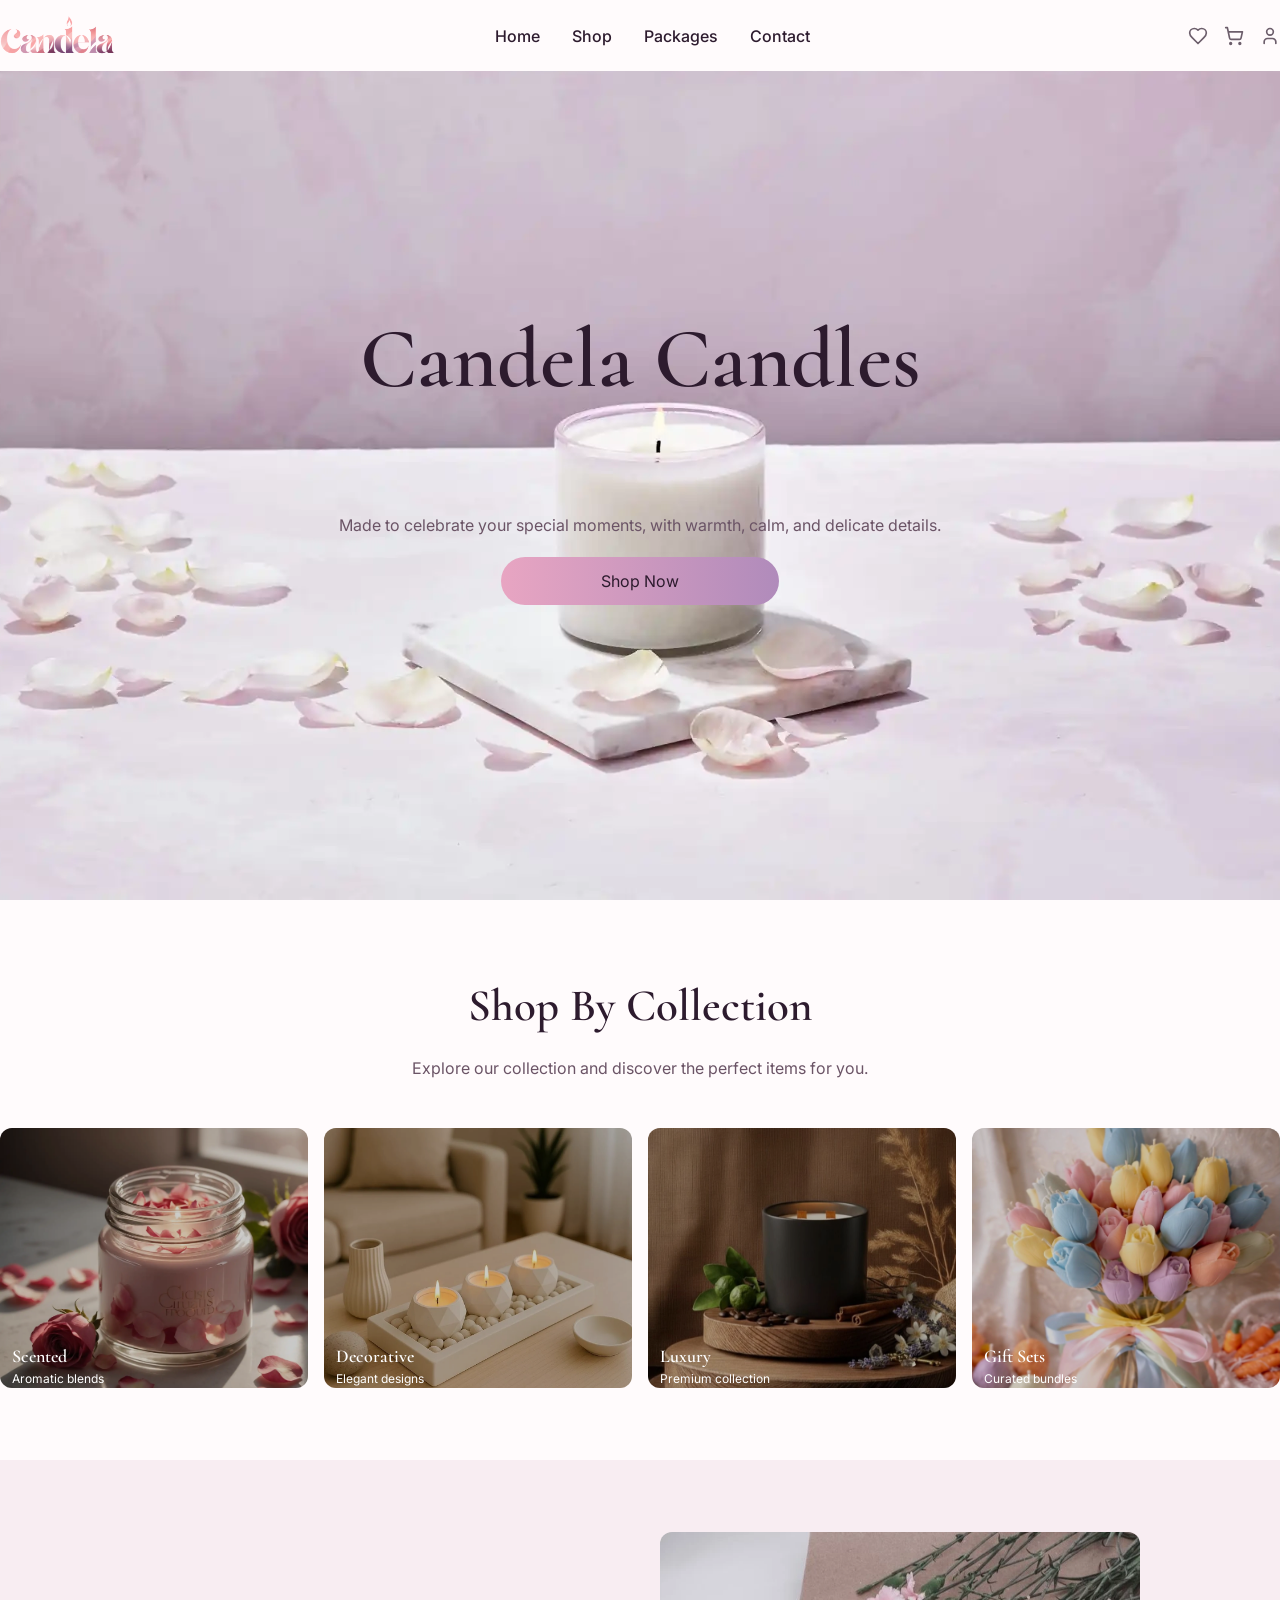
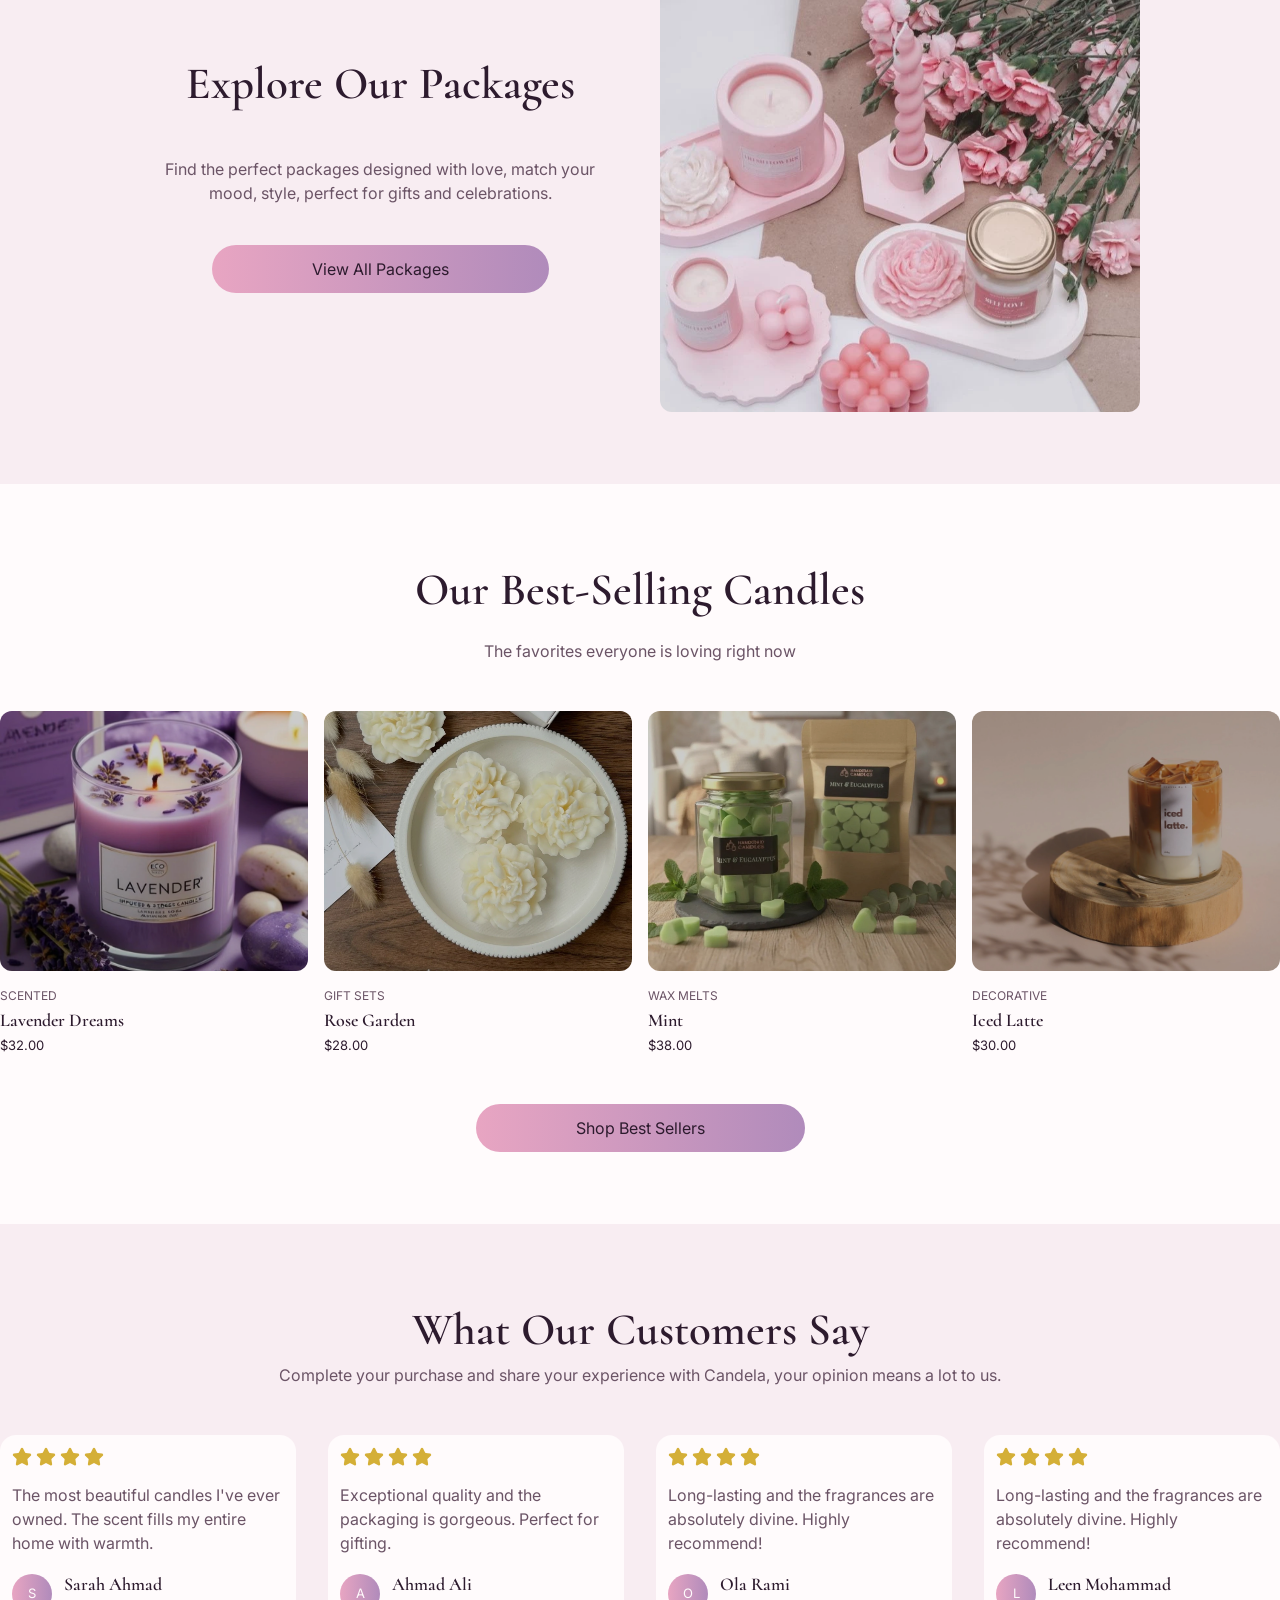
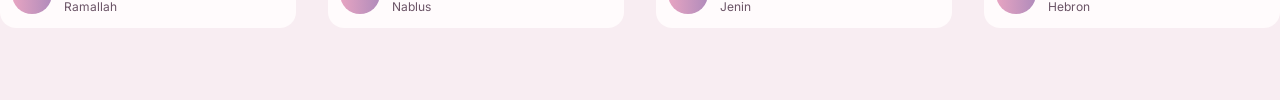
==== index.html @ 3a8e9a05 "create testimonials section" ====
<!DOCTYPE html>
<html lang="en">
<head>
    <meta charset="UTF-8">
    <meta name="viewport" content="width=device-width, initial-scale=1.0">
    <meta name="description" content="Discover Candela's handcrafted candles, curated collections, and elegant gift sets. Shop by category, explore best sellers, and create warm, memorable moments.">
    <link rel="preconnect" href="https://fonts.googleapis.com">
    <link rel="preconnect" href="https://fonts.gstatic.com" crossorigin>
    <link href="https://fonts.googleapis.com/css2?family=Cormorant:ital,wght@0,300..700;1,300..700&family=Inter:ital,opsz,wght@0,14..32,100..900;1,14..32,100..900&display=swap" rel="stylesheet">
    <link rel="stylesheet" href="./assets/css/output.css" />
    <title>Candela</title>
</head>
<body>
    <header class="py-4 position: fixed w-full z-2 bg-bg">
        <div class="container row">
            <div class="logo max-md:w-20">
                <a href="./index.html"><img src="./assets/img/icons/logo/logo.svg" alt="candela logo"/></a>
            </div>
            <nav class="links hidden md:block">
                <ul class="row gap-8">
                    <li><a class="max-lg:text-[14.5px] link-hover" href="./index.html">Home</a></li>
                    <li><a class="max-lg:text-[14.5px] link-hover" href="./shop.html">Shop</a></li>
                    <li><a class="max-lg:text-[14.5px] link-hover" href="./packages.html">Packages</a></li>
                    <li><a class="max-lg:text-[14.5px] link-hover" href="./contact.html">Contact</a></li>
                </ul>
            </nav>
            <nav class="icons hidden md:block">
                <ul class="row gap-4">
                    <li class="icon-hover group w-5">
                        <span class="icon-hover-bg-fg"></span>
                        <a class="icon-hover-content" href="./wishlist.html">
                            <img src="./assets/img/icons/ui-icons/heart-black.svg" alt="favarites icon"/>
                        </a>
                    </li>
                    <li class="icon-hover group w-5">
                        <span class="icon-hover-bg-fg"></span>
                        <a class="icon-hover-content" href="./cart.html">
                            <img src="./assets/img/icons/ui-icons/cart.svg" alt="cart icon"/>
                        </a>
                    </li>
                    <li class="icon-hover group w-5">
                        <span class="icon-hover-bg-fg"></span>
                        <a class="icon-hover-content" href="./account.html">
                            <img src="./assets/img/icons/ui-icons/user.svg" alt="user icon"/>
                        </a>
                    </li>
                </ul>
            </nav>
            <button class="icon-hover group w-5 md:hidden">
                <span class="icon-hover-bg-fg"></span>
                <img class="icon-hover-content" src="./assets/img/icons/ui-icons/bars.svg" alt="bars icon" />
            </button>
        </div>
    </header>
    <main>
        <section class="hero h-screen center bg-[url('./../img/products/hero/white-candle.webp')] bg-cover-center">
            <div class="column-center gap-22.5">
                <div>
                    <h1>candela candles</h1>
                </div>
                <div class="column-center gap-5">
                    <p>Made to celebrate your special moments, with warmth, calm, and delicate details.</p>
                    <a class="button">shop now</a>
                </div>
            </div>
        </section>
        <section class="collections container column-center gap-12">
            <div class="column-center gap-4">
                <h2>shop by collection</h2>
                <p>Explore our collection and discover the perfect items for you.</p>
            </div>
            <div class="cards-grid w-full">
                <div class="card-img group">
                    <div class="bg-[url('./../img/products/collections/scented.webp')] bg-cover-center card-img-hover"></div>
                    <div class="overlay"></div>
                    <div class="collection-card-content">
                        <h3 class="text-accent">scented</h3>
                        <p>Aromatic blends</p>
                    </div>
                </div>
                <div class="card-img group">
                    <div class="bg-[url('./../img/products/collections/decorative.webp')] bg-cover-center card-img-hover"></div>
                    <div class="overlay"></div>
                    <div class="collection-card-content">
                        <h3 class="text-accent">decorative</h3>
                        <p>Elegant designs</p>
                    </div>
                </div>
                <div class="card-img group">
                    <div class="bg-[url('./../img/products/collections/luxury.webp')] bg-cover-center card-img-hover"></div>
                    <div class="overlay"></div>
                    <div class="collection-card-content">
                        <h3 class="text-accent">luxury</h3>
                        <p>Premium collection</p>
                    </div>
                </div>
                <div class="card-img group">
                    <div class="bg-[url('./../img/products/collections/gift-sets.webp')] bg-cover-center card-img-hover"></div>
                    <div class="overlay"></div>
                    <div class="collection-card-content">
                        <h3 class="text-accent">gift sets</h3>
                        <p>Curated bundles</p>
                    </div>
                </div>
            </div>
        </section>
        <section class="packages bg-bg-secondary">
            <div class="grid grid-cols-1 sm:grid-cols-2 gap-4 md:gap-6 lg:gap-8 xl:gap-10 px-11 md:px-18 lg:px-25 xl:px-35">
                <div class="center">
                    <div class="column-center gap-10">
                        <h2>explore our packages</h2>
                        <p>Find the perfect packages designed with love, match your mood, style, perfect for gifts and celebrations.</p>
                        <button class="button max-sm:px-3 max-sm:py-2">view all packages</button>
                </div>
                </div>
                <div class="hidden sm:flex items-center">
                    <img src="./assets/img/products/packages/candle-package.webp" alt="candles pakadag image" class="rounded-xl" />
                </div>
            </div>
        </section>
        <section class="best-selling container column-center gap-12">
            <div class="column-center gap-4">
                <h2>our best-selling candles</h2>
                <p>The favorites everyone is loving right now</p>
            </div>
            <div class="hidden sm:grid cards-grid w-full">
                <div class="relative group">
                    <div class="card-img">
                        <div class="bg-[url('./../img/products/items/scented/lavender-dreams.webp')] bg-cover-center card-img-hover"></div>
                        <div class="overlay"></div>
                    </div>
                    <div class="column gap-0.5 pt-4">
                        <p class="item-p">scented</p>
                        <h3 class="group-hover:text-fg">lavender dreams</h3>
                        <span>$32.00</span>
                    </div>
                    <div class="hidden group-hover:block favarite-icon-absolute w-5">
                            <span class="icon-hover-bg-bg"></span>
                            <a class="icon-hover-content">
                            <img src="./assets/img/icons/ui-icons/heart-black.svg" alt="favarites icon"/>
                            </a>
                    </div>
                    <div class=" hidden group-hover:block cart-icon-absolute">
                            <span class="icon-hover-bg-fg"></span>
                            <a class="icon-hover-content">
                            <img src="./assets/img/icons/ui-icons/cart.svg" alt="cart icon"/>
                            </a>
                    </div>
                </div>
                <div class="relative group">
                    <div class="card-img">
                        <div class="bg-[url('./../img/products/items/gift-sets/rose-garden.webp')] bg-cover-center card-img-hover"></div>
                        <div class="overlay"></div>
                    </div>
                    <div class="column gap-0.5 pt-4">
                        <p class="item-p">gift sets</p>
                        <h3 class="group-hover:text-fg">rose garden</h3>
                        <span>$28.00</span>
                    </div>
                    <div class="hidden group-hover:block favarite-icon-absolute w-5">
                            <span class="icon-hover-bg-bg"></span>
                            <a class="icon-hover-content">
                            <img src="./assets/img/icons/ui-icons/heart-black.svg" alt="favarites icon"/>
                            </a>
                    </div>
                    <div class=" hidden group-hover:block cart-icon-absolute">
                            <span class="icon-hover-bg-fg"></span>
                            <a class="icon-hover-content">
                            <img src="./assets/img/icons/ui-icons/cart.svg" alt="cart icon"/>
                            </a>
                    </div>
                </div>
                <div class="relative group">
                    <div class="card-img">
                        <div class="bg-[url('./../img/products/items/wax-melts/mint.webp')] bg-cover-center card-img-hover"></div>
                        <div class="overlay"></div>
                    </div>
                    <div class="column gap-0.5 pt-4">
                        <p class="item-p">wax melts</p>
                        <h3 class="group-hover:text-fg">mint</h3>
                        <span>$38.00</span>
                    </div>
                    <div class="hidden group-hover:block favarite-icon-absolute w-5">
                            <span class="icon-hover-bg-bg"></span>
                            <a class="icon-hover-content">
                            <img src="./assets/img/icons/ui-icons/heart-black.svg" alt="favarites icon"/>
                            </a>
                    </div>
                    <div class=" hidden group-hover:block cart-icon-absolute">
                            <span class="icon-hover-bg-fg"></span>
                            <a class="icon-hover-content">
                            <img src="./assets/img/icons/ui-icons/cart.svg" alt="cart icon"/>
                            </a>
                    </div>
                </div>
                <div class="relative group">
                    <div class="card-img">
                        <div class="bg-[url('./../img/products/items/decorative/iced-latte.webp')] bg-cover-center card-img-hover"></div>
                        <div class="overlay"></div>
                    </div>
                    <div class="column gap-0.5 pt-4">
                        <p class="item-p">decorative</p>
                        <h3 class="group-hover:text-fg">iced latte</h3>
                        <span>$30.00</span>
                    </div>
                    <div class="hidden group-hover:block favarite-icon-absolute w-5">
                            <span class="icon-hover-bg-bg"></span>
                            <a class="icon-hover-content">
                            <img src="./assets/img/icons/ui-icons/heart-black.svg" alt="favarites icon"/>
                            </a>
                    </div>
                    <div class=" hidden group-hover:block cart-icon-absolute">
                            <span class="icon-hover-bg-fg"></span>
                            <a class="icon-hover-content">
                            <img src="./assets/img/icons/ui-icons/cart.svg" alt="cart icon"/>
                            </a>
                    </div>
                </div>
            </div>
            <div class="grid grid-cols-1 gap-5 w-full sm:hidden">
                <div class="group">
                    <div class="grid grid-cols-2 gap-4">
                        <div class="card-img h-48 relative">
                            <div class="bg-[url('./../img/products/items/scented/lavender-dreams.webp')] bg-cover-center card-img-hover"></div>
                            <div class="overlay"></div>
                            <div class="hidden group-hover:block favarite-icon-absolute w-5">
                                <span class="icon-hover-bg-bg"></span>
                                <a class="icon-hover-content">
                                <img src="./assets/img/icons/ui-icons/heart-black.svg" alt="favarites icon"/>
                                </a>
                            </div>
                        </div>
                        <div class="column justify-between py-2">
                            <div class="column w-full">
                                <p class="item-p">scented</p>
                                <h3 class="group-hover:text-fg">lavender dreams</h3>
                                <span>$32.00</span>
                            </div>
                            <button class="button w-full py-1.5">add to cart</button>                       
                        </div>
                    </div>
                </div>
                <div class="group">
                    <div class="grid grid-cols-2 gap-4">
                        <div class="card-img h-48 relative">
                            <div class="bg-[url('./../img/products/items/gift-sets/rose-garden.webp')] bg-cover-center card-img-hover"></div>
                                <div class="overlay"></div>
                                <div class="hidden group-hover:block favarite-icon-absolute w-5">
                                    <span class="icon-hover-bg-bg"></span>
                                    <a class="icon-hover-content">
                                    <img src="./assets/img/icons/ui-icons/heart-black.svg" alt="favarites icon"/>
                                    </a>
                            </div>
                        </div>
                        <div class="column justify-between py-2">
                            <div class="column w-full">
                                <p class="item-p">gift sets</p>
                                <h3 class="group-hover:text-fg">rose garden</h3>
                                <span>$28.00</span>
                            </div>
                            <button class="button w-full py-1.5">add to cart</button>                       
                        </div>
                    </div>
                </div>
                <div class="group">
                    <div class="grid grid-cols-2 gap-4">
                        <div class="card-img h-48 relative">
                            <div class="bg-[url('./../img/products/items/wax-melts/mint.webp')] bg-cover-center card-img-hover"></div>
                            <div class="overlay"></div>
                            <div class="hidden group-hover:block favarite-icon-absolute w-5">
                                <span class="icon-hover-bg-bg"></span>
                                <a class="icon-hover-content">
                                <img src="./assets/img/icons/ui-icons/heart-black.svg" alt="favarites icon"/>
                                </a>
                            </div>
                        </div>
                        <div class="column justify-between py-2">
                            <div class="column w-full">
                                <p class="item-p">wax melts</p>
                                <h3 class="group-hover:text-fg">mint</h3>
                                <span>$38.00</span>
                            </div>
                            <button class="button w-full py-1.5">add to cart</button>                       
                        </div>
                    </div>
                </div>
                <div class="group">
                    <div class="grid grid-cols-2 gap-4">
                        <div class="card-img h-48 relative">
                        <div class="bg-[url('./../img/products/items/decorative/iced-latte.webp')] bg-cover-center card-img-hover"></div>
                            <div class="overlay"></div>
                            <div class="hidden group-hover:block favarite-icon-absolute w-5">
                                <span class="icon-hover-bg-bg"></span>
                                <a class="icon-hover-content">
                                <img src="./assets/img/icons/ui-icons/heart-black.svg" alt="favarites icon"/>
                                </a>
                            </div>
                        </div>
                        <div class="column justify-between py-2">
                            <div class="column w-full">
                                <p class="item-p">decorative</p>
                                <h3 class="group-hover:text-fg">iced latte</h3>
                                <span>$30.00</span>
                            </div>
                            <button class="button w-full py-1.5">add to cart</button>                       
                        </div>
                    </div>
                </div>
            </div>
            <button class="button max-sm:w-[80%]">shop best sellers</button>
        </section>
        <section class="testimonials bg-bg-secondary">
           <div class="container column-center gap-12">
                <div class="column-center">
                    <h2>what our customers say</h2>
                    <p>Complete your purchase and share your experience with Candela, your opinion means a lot to us.</p>
                </div>
                <div class="cards-grid gap-8 w-full">
                    <div class="bg-bg-card column justify-between gap-4">
                        <div class="row gap-1">
                            <img src="./assets/img/icons/ui-icons/star-fill.svg" alt="yellow star icon"/>
                            <img src="./assets/img/icons/ui-icons/star-fill.svg" alt="yellow star icon"/>
                            <img src="./assets/img/icons/ui-icons/star-fill.svg" alt="yellow star icon"/>
                            <img src="./assets/img/icons/ui-icons/star-fill.svg" alt="yellow star icon"/>
                        </div>
                        <p class="text-left">The most beautiful candles I've ever owned. The scent fills my entire home with warmth.</p>
                        <div class="row gap-3">
                            <div class="user-avatar-bg center">
                                <span>s</span>
                            </div>
                            <div class="column">
                                <h3>sarah ahmad</h3>
                                <p class="text-[12px]">Ramallah</p>
                            </div>
                        </div>
                    </div>
                    <div class="bg-bg-card column justify-between gap-4">
                        <div class="row gap-1">
                            <img src="./assets/img/icons/ui-icons/star-fill.svg" alt="yellow star icon"/>
                            <img src="./assets/img/icons/ui-icons/star-fill.svg" alt="yellow star icon"/>
                            <img src="./assets/img/icons/ui-icons/star-fill.svg" alt="yellow star icon"/>
                            <img src="./assets/img/icons/ui-icons/star-fill.svg" alt="yellow star icon"/>
                        </div>
                        <p class="text-left">Exceptional quality and the packaging is gorgeous. Perfect for gifting.</p>
                        <div class="row gap-3">
                            <div class="user-avatar-bg center">
                                <span>a</span>
                            </div>
                            <div class="column">
                                <h3>ahmad ali</h3>
                                <p class="text-[12px]">Nablus</p>
                            </div>
                        </div>
                    </div>
                    <div class="bg-bg-card column justify-between gap-4">
                        <div class="row gap-1">
                            <img src="./assets/img/icons/ui-icons/star-fill.svg" alt="yellow star icon"/>
                            <img src="./assets/img/icons/ui-icons/star-fill.svg" alt="yellow star icon"/>
                            <img src="./assets/img/icons/ui-icons/star-fill.svg" alt="yellow star icon"/>
                            <img src="./assets/img/icons/ui-icons/star-fill.svg" alt="yellow star icon"/>
                        </div>
                        <p class="text-left">Long-lasting and the fragrances are absolutely divine. Highly recommend!</p>
                        <div class="row gap-3">
                            <div class="user-avatar-bg center">
                                <span>o</span>
                            </div>
                            <div class="column">
                                <h3 >ola rami</h3>
                                <p class="text-[12px]">Jenin</p>
                            </div>
                        </div>
                    </div>
                    <div class="bg-bg-card column justify-between gap-4">
                        <div class="row gap-1">
                            <img src="./assets/img/icons/ui-icons/star-fill.svg" alt="yellow star icon"/>
                            <img src="./assets/img/icons/ui-icons/star-fill.svg" alt="yellow star icon"/>
                            <img src="./assets/img/icons/ui-icons/star-fill.svg" alt="yellow star icon"/>
                            <img src="./assets/img/icons/ui-icons/star-fill.svg" alt="yellow star icon"/>
                        </div>
                        <p class="text-left">Long-lasting and the fragrances are absolutely divine. Highly recommend!</p>
                        <div class="row gap-3">
                            <div class="user-avatar-bg center">
                                <span>l</span>
                            </div>
                            <div class="column">
                                <h3>leen mohammad</h3>
                                <p class="text-[12px]">Hebron</p>
                            </div>
                        </div>
                    </div>
                </div>
           </div>
        </section>
    </main>
</body>
</html>
---- assets/css/output.css ----
/*! tailwindcss v4.2.4 | MIT License | https://tailwindcss.com */
@layer properties;
@layer theme, base, components, utilities;
@layer theme {
  :root, :host {
    --font-sans: ui-sans-serif, system-ui, sans-serif, "Apple Color Emoji",
      "Segoe UI Emoji", "Segoe UI Symbol", "Noto Color Emoji";
    --font-mono: ui-monospace, SFMono-Regular, Menlo, Monaco, Consolas, "Liberation Mono",
      "Courier New", monospace;
    --color-black: #000;
    --spacing: 0.25rem;
    --font-weight-medium: 500;
    --font-weight-semibold: 600;
    --radius-xl: 0.75rem;
    --radius-2xl: 1rem;
    --default-transition-duration: 150ms;
    --default-transition-timing-function: cubic-bezier(0.4, 0, 0.2, 1);
    --default-font-family: var(--font-sans);
    --default-mono-font-family: var(--font-mono);
    --color-primary: #2D1B2E;
    --color-secondary: #6B5466;
    --color-accent: #FFFFFF;
    --color-bg: #FFFBFC;
    --color-bg-secondary: #F8EDF2;
    --color-fg: #E8A5C2;
    --color-fg-hover: #E8A5C280;
    --color-fg-secondary: #B08BBB;
    --color-fg-secondary-hover: #B08BBB80;
    --gradient-button: linear-gradient(to right,var(--color-fg),var(--color-fg-secondary));
    --text-Inter: "Inter", sans-serif;
  }
}
@layer base {
  *, ::after, ::before, ::backdrop, ::file-selector-button {
    box-sizing: border-box;
    margin: 0;
    padding: 0;
    border: 0 solid;
  }
  html, :host {
    line-height: 1.5;
    -webkit-text-size-adjust: 100%;
    tab-size: 4;
    font-family: var(--default-font-family, ui-sans-serif, system-ui, sans-serif, "Apple Color Emoji", "Segoe UI Emoji", "Segoe UI Symbol", "Noto Color Emoji");
    font-feature-settings: var(--default-font-feature-settings, normal);
    font-variation-settings: var(--default-font-variation-settings, normal);
    -webkit-tap-highlight-color: transparent;
  }
  hr {
    height: 0;
    color: inherit;
    border-top-width: 1px;
  }
  abbr:where([title]) {
    -webkit-text-decoration: underline dotted;
    text-decoration: underline dotted;
  }
  h1, h2, h3, h4, h5, h6 {
    font-size: inherit;
    font-weight: inherit;
  }
  a {
    color: inherit;
    -webkit-text-decoration: inherit;
    text-decoration: inherit;
  }
  b, strong {
    font-weight: bolder;
  }
  code, kbd, samp, pre {
    font-family: var(--default-mono-font-family, ui-monospace, SFMono-Regular, Menlo, Monaco, Consolas, "Liberation Mono", "Courier New", monospace);
    font-feature-settings: var(--default-mono-font-feature-settings, normal);
    font-variation-settings: var(--default-mono-font-variation-settings, normal);
    font-size: 1em;
  }
  small {
    font-size: 80%;
  }
  sub, sup {
    font-size: 75%;
    line-height: 0;
    position: relative;
    vertical-align: baseline;
  }
  sub {
    bottom: -0.25em;
  }
  sup {
    top: -0.5em;
  }
  table {
    text-indent: 0;
    border-color: inherit;
    border-collapse: collapse;
  }
  :-moz-focusring {
    outline: auto;
  }
  progress {
    vertical-align: baseline;
  }
  summary {
    display: list-item;
  }
  ol, ul, menu {
    list-style: none;
  }
  img, svg, video, canvas, audio, iframe, embed, object {
    display: block;
    vertical-align: middle;
  }
  img, video {
    max-width: 100%;
    height: auto;
  }
  button, input, select, optgroup, textarea, ::file-selector-button {
    font: inherit;
    font-feature-settings: inherit;
    font-variation-settings: inherit;
    letter-spacing: inherit;
    color: inherit;
    border-radius: 0;
    background-color: transparent;
    opacity: 1;
  }
  :where(select:is([multiple], [size])) optgroup {
    font-weight: bolder;
  }
  :where(select:is([multiple], [size])) optgroup option {
    padding-inline-start: 20px;
  }
  ::file-selector-button {
    margin-inline-end: 4px;
  }
  ::placeholder {
    opacity: 1;
  }
  @supports (not (-webkit-appearance: -apple-pay-button))  or (contain-intrinsic-size: 1px) {
    ::placeholder {
      color: currentcolor;
      @supports (color: color-mix(in lab, red, red)) {
        color: color-mix(in oklab, currentcolor 50%, transparent);
      }
    }
  }
  textarea {
    resize: vertical;
  }
  ::-webkit-search-decoration {
    -webkit-appearance: none;
  }
  ::-webkit-date-and-time-value {
    min-height: 1lh;
    text-align: inherit;
  }
  ::-webkit-datetime-edit {
    display: inline-flex;
  }
  ::-webkit-datetime-edit-fields-wrapper {
    padding: 0;
  }
  ::-webkit-datetime-edit, ::-webkit-datetime-edit-year-field, ::-webkit-datetime-edit-month-field, ::-webkit-datetime-edit-day-field, ::-webkit-datetime-edit-hour-field, ::-webkit-datetime-edit-minute-field, ::-webkit-datetime-edit-second-field, ::-webkit-datetime-edit-millisecond-field, ::-webkit-datetime-edit-meridiem-field {
    padding-block: 0;
  }
  ::-webkit-calendar-picker-indicator {
    line-height: 1;
  }
  :-moz-ui-invalid {
    box-shadow: none;
  }
  button, input:where([type="button"], [type="reset"], [type="submit"]), ::file-selector-button {
    appearance: button;
  }
  ::-webkit-inner-spin-button, ::-webkit-outer-spin-button {
    height: auto;
  }
  [hidden]:where(:not([hidden="until-found"])) {
    display: none !important;
  }
}
@layer utilities {
  .fixed {
    position: fixed;
  }
  .relative {
    position: relative;
  }
  .z-2 {
    z-index: 2;
  }
  .container {
    width: 100%;
    @media (width >= 40rem) {
      max-width: 40rem;
    }
    @media (width >= 48rem) {
      max-width: 48rem;
    }
    @media (width >= 64rem) {
      max-width: 64rem;
    }
    @media (width >= 80rem) {
      max-width: 80rem;
    }
    @media (width >= 96rem) {
      max-width: 96rem;
    }
  }
  .grid {
    display: grid;
  }
  .hidden {
    display: none;
  }
  .table {
    display: table;
  }
  .h-48 {
    height: calc(var(--spacing) * 48);
  }
  .h-screen {
    height: 100vh;
  }
  .w-5 {
    width: calc(var(--spacing) * 5);
  }
  .w-full {
    width: 100%;
  }
  .border-collapse {
    border-collapse: collapse;
  }
  .transform {
    transform: var(--tw-rotate-x,) var(--tw-rotate-y,) var(--tw-rotate-z,) var(--tw-skew-x,) var(--tw-skew-y,);
  }
  .resize {
    resize: both;
  }
  .grid-cols-1 {
    grid-template-columns: repeat(1, minmax(0, 1fr));
  }
  .grid-cols-2 {
    grid-template-columns: repeat(2, minmax(0, 1fr));
  }
  .items-center {
    align-items: center;
  }
  .justify-between {
    justify-content: space-between;
  }
  .gap-0 {
    gap: calc(var(--spacing) * 0);
  }
  .gap-0\.5 {
    gap: calc(var(--spacing) * 0.5);
  }
  .gap-1 {
    gap: calc(var(--spacing) * 1);
  }
  .gap-3 {
    gap: calc(var(--spacing) * 3);
  }
  .gap-4 {
    gap: calc(var(--spacing) * 4);
  }
  .gap-5 {
    gap: calc(var(--spacing) * 5);
  }
  .gap-8 {
    gap: calc(var(--spacing) * 8);
  }
  .gap-10 {
    gap: calc(var(--spacing) * 10);
  }
  .gap-12 {
    gap: calc(var(--spacing) * 12);
  }
  .gap-22 {
    gap: calc(var(--spacing) * 22);
  }
  .gap-22\.5 {
    gap: calc(var(--spacing) * 22.5);
  }
  .rounded-xl {
    border-radius: var(--radius-xl);
  }
  .border {
    border-style: var(--tw-border-style);
    border-width: 1px;
  }
  .bg-bg {
    background-color: var(--color-bg);
  }
  .bg-bg-secondary {
    background-color: var(--color-bg-secondary);
  }
  .bg-\[url\(\'\.\/\.\.\/img\/products\/collections\/decorative\.webp\'\)\] {
    background-image: url('./../img/products/collections/decorative.webp');
  }
  .bg-\[url\(\'\.\/\.\.\/img\/products\/collections\/gift-sets\.webp\'\)\] {
    background-image: url('./../img/products/collections/gift-sets.webp');
  }
  .bg-\[url\(\'\.\/\.\.\/img\/products\/collections\/luxury\.webp\'\)\] {
    background-image: url('./../img/products/collections/luxury.webp');
  }
  .bg-\[url\(\'\.\/\.\.\/img\/products\/collections\/scented\.webp\'\)\] {
    background-image: url('./../img/products/collections/scented.webp');
  }
  .bg-\[url\(\'\.\/\.\.\/img\/products\/hero\/white-candle\.webp\'\)\] {
    background-image: url('./../img/products/hero/white-candle.webp');
  }
  .bg-\[url\(\'\.\/\.\.\/img\/products\/items\/decorative\/iced-latte\.webp\'\)\] {
    background-image: url('./../img/products/items/decorative/iced-latte.webp');
  }
  .bg-\[url\(\'\.\/\.\.\/img\/products\/items\/gift-sets\/rose-garden\.webp\'\)\] {
    background-image: url('./../img/products/items/gift-sets/rose-garden.webp');
  }
  .bg-\[url\(\'\.\/\.\.\/img\/products\/items\/scented\/lavender-dreams\.webp\'\)\] {
    background-image: url('./../img/products/items/scented/lavender-dreams.webp');
  }
  .bg-\[url\(\'\.\/\.\.\/img\/products\/items\/wax-melts\/mint\.webp\'\)\] {
    background-image: url('./../img/products/items/wax-melts/mint.webp');
  }
  .px-11 {
    padding-inline: calc(var(--spacing) * 11);
  }
  .py-1 {
    padding-block: calc(var(--spacing) * 1);
  }
  .py-1\.5 {
    padding-block: calc(var(--spacing) * 1.5);
  }
  .py-2 {
    padding-block: calc(var(--spacing) * 2);
  }
  .py-4 {
    padding-block: calc(var(--spacing) * 4);
  }
  .pt-4 {
    padding-top: calc(var(--spacing) * 4);
  }
  .text-left {
    text-align: left;
  }
  .text-\[12px\] {
    font-size: 12px;
  }
  .text-accent {
    color: var(--color-accent);
  }
  .underline {
    text-decoration-line: underline;
  }
  .outline {
    outline-style: var(--tw-outline-style);
    outline-width: 1px;
  }
  .group-hover\:block {
    &:is(:where(.group):hover *) {
      @media (hover: hover) {
        display: block;
      }
    }
  }
  .group-hover\:text-fg {
    &:is(:where(.group):hover *) {
      @media (hover: hover) {
        color: var(--color-fg);
      }
    }
  }
  .max-lg\:text-\[14\.5px\] {
    @media (width < 64rem) {
      font-size: 14.5px;
    }
  }
  .max-md\:w-20 {
    @media (width < 48rem) {
      width: calc(var(--spacing) * 20);
    }
  }
  .max-sm\:w-\[80\%\] {
    @media (width < 40rem) {
      width: 80%;
    }
  }
  .max-sm\:px-3 {
    @media (width < 40rem) {
      padding-inline: calc(var(--spacing) * 3);
    }
  }
  .max-sm\:py-2 {
    @media (width < 40rem) {
      padding-block: calc(var(--spacing) * 2);
    }
  }
  .sm\:flex {
    @media (width >= 40rem) {
      display: flex;
    }
  }
  .sm\:grid {
    @media (width >= 40rem) {
      display: grid;
    }
  }
  .sm\:hidden {
    @media (width >= 40rem) {
      display: none;
    }
  }
  .sm\:grid-cols-2 {
    @media (width >= 40rem) {
      grid-template-columns: repeat(2, minmax(0, 1fr));
    }
  }
  .md\:block {
    @media (width >= 48rem) {
      display: block;
    }
  }
  .md\:hidden {
    @media (width >= 48rem) {
      display: none;
    }
  }
  .md\:gap-6 {
    @media (width >= 48rem) {
      gap: calc(var(--spacing) * 6);
    }
  }
  .md\:px-18 {
    @media (width >= 48rem) {
      padding-inline: calc(var(--spacing) * 18);
    }
  }
  .lg\:gap-8 {
    @media (width >= 64rem) {
      gap: calc(var(--spacing) * 8);
    }
  }
  .lg\:px-25 {
    @media (width >= 64rem) {
      padding-inline: calc(var(--spacing) * 25);
    }
  }
  .xl\:gap-10 {
    @media (width >= 80rem) {
      gap: calc(var(--spacing) * 10);
    }
  }
  .xl\:px-35 {
    @media (width >= 80rem) {
      padding-inline: calc(var(--spacing) * 35);
    }
  }
}
@layer base {
  body {
    background-color: var(--color-bg);
    font-family: var(--text-Inter);
    color: var(--color-primary);
  }
  .container {
    margin-inline: auto;
    padding-inline: calc(var(--spacing) * 4);
    @media (width >= 48rem) {
      padding-inline: calc(var(--spacing) * 0);
    }
  }
  img {
    display: block;
    width: 100%;
  }
  a,button {
    cursor: pointer;
    text-transform: capitalize;
  }
  h1 {
    font-family: Cormorant;
    --tw-font-weight: var(--font-weight-semibold);
    font-weight: var(--font-weight-semibold);
    text-transform: capitalize;
    font-size: 45px;
    @media (width >= 40rem) {
      font-size: 55px;
    }
    @media (width >= 48rem) {
      font-size: 65px;
    }
    @media (width >= 64rem) {
      font-size: 75px;
    }
    @media (width >= 80rem) {
      font-size: 85px;
    }
  }
  h2 {
    font-family: Cormorant;
    --tw-font-weight: var(--font-weight-semibold);
    font-weight: var(--font-weight-semibold);
    text-transform: capitalize;
    font-size: 25px;
    @media (width >= 40rem) {
      font-size: 30px;
    }
    @media (width >= 48rem) {
      font-size: 35px;
    }
    @media (width >= 64rem) {
      font-size: 40px;
    }
    @media (width >= 80rem) {
      font-size: 45px;
    }
  }
  h3 {
    text-align: left;
    font-family: Cormorant;
    --tw-font-weight: var(--font-weight-semibold);
    font-weight: var(--font-weight-semibold);
    text-transform: capitalize;
    font-size: 15px;
    @media (width >= 40rem) {
      font-size: 16px;
    }
    @media (width >= 48rem) {
      font-size: 17px;
    }
    @media (width >= 64rem) {
      font-size: 18px;
    }
  }
  p {
    font-family: Inter;
    color: var(--color-secondary);
    font-size: 13px;
    @media (width >= 40rem) {
      font-size: 14px;
    }
    @media (width >= 48rem) {
      font-size: 15px;
    }
    @media (width >= 64rem) {
      font-size: 16px;
    }
  }
  section {
    padding-block: calc(var(--spacing) * 10);
    @media (width >= 48rem) {
      padding-block: calc(var(--spacing) * 18);
    }
  }
  span {
    font-size: 13px;
    text-transform: capitalize;
  }
}
@layer utilities {
  .row {
    display: flex;
    align-items: center;
    justify-content: space-between;
  }
  .column {
    display: flex;
    flex-direction: column;
    align-items: flex-start;
  }
  .column-center {
    display: flex;
    flex-direction: column;
    align-items: center;
    text-align: center;
  }
  .center {
    display: flex;
    align-items: center;
    justify-content: center;
  }
  .bg-cover-center {
    background-size: cover;
    background-position: center;
  }
  .collection-card-content {
    position: absolute;
    bottom: calc(var(--spacing) * 0);
    left: calc(var(--spacing) * 3);
  }
  .favarite-icon-absolute {
    position: absolute;
    top: calc(var(--spacing) * 3);
    right: calc(var(--spacing) * 3);
  }
  .cart-icon-absolute {
    position: absolute;
    right: calc(var(--spacing) * 3);
    bottom: calc(var(--spacing) * 3);
  }
}
@layer components {
  .link-hover {
    --tw-font-weight: var(--font-weight-medium);
    font-weight: var(--font-weight-medium);
    transition-property: all;
    transition-timing-function: var(--tw-ease, var(--default-transition-timing-function));
    transition-duration: var(--tw-duration, var(--default-transition-duration));
    --tw-duration: 300ms;
    transition-duration: 300ms;
    &:hover {
      @media (hover: hover) {
        --tw-scale-x: 110%;
        --tw-scale-y: 110%;
        --tw-scale-z: 110%;
        scale: var(--tw-scale-x) var(--tw-scale-y);
      }
    }
    &:hover {
      @media (hover: hover) {
        color: var(--color-fg);
      }
    }
  }
  .icon-hover {
    position: relative;
  }
  .icon-hover-bg-fg {
    position: absolute;
    top: -25%;
    left: -25%;
    z-index: 0;
    height: calc(var(--spacing) * 7.5);
    width: calc(var(--spacing) * 7.5);
    --tw-scale-x: 0%;
    --tw-scale-y: 0%;
    --tw-scale-z: 0%;
    scale: var(--tw-scale-x) var(--tw-scale-y);
    border-radius: calc(infinity * 1px);
    transition-property: color, background-color, border-color, outline-color, text-decoration-color, fill, stroke, --tw-gradient-from, --tw-gradient-via, --tw-gradient-to, opacity, box-shadow, transform, translate, scale, rotate, filter, -webkit-backdrop-filter, backdrop-filter, display, content-visibility, overlay, pointer-events;
    transition-timing-function: var(--tw-ease, var(--default-transition-timing-function));
    transition-duration: var(--tw-duration, var(--default-transition-duration));
    --tw-duration: 300ms;
    transition-duration: 300ms;
    &:is(:where(.group):hover *) {
      @media (hover: hover) {
        --tw-scale-x: 100%;
        --tw-scale-y: 100%;
        --tw-scale-z: 100%;
        scale: var(--tw-scale-x) var(--tw-scale-y);
      }
    }
    background-color: var(--color-fg);
  }
  .icon-hover-content {
    position: relative;
    z-index: 1;
  }
  .button {
    background: var(--gradient-button);
    border-radius: calc(infinity * 1px);
    padding-block: calc(var(--spacing) * 3);
    transition-property: color, background-color, border-color, outline-color, text-decoration-color, fill, stroke, --tw-gradient-from, --tw-gradient-via, --tw-gradient-to, opacity, box-shadow, transform, translate, scale, rotate, filter, -webkit-backdrop-filter, backdrop-filter, display, content-visibility, overlay, pointer-events;
    transition-timing-function: var(--tw-ease, var(--default-transition-timing-function));
    transition-duration: var(--tw-duration, var(--default-transition-duration));
    &:hover {
      @media (hover: hover) {
        opacity: 90%;
      }
    }
    padding-inline: calc(var(--spacing) * 7.5);
    font-size: 13px;
    @media (width >= 40rem) {
      font-size: 14px;
    }
    @media (width >= 48rem) {
      padding-inline: calc(var(--spacing) * 12.5);
    }
    @media (width >= 48rem) {
      font-size: 15px;
    }
    @media (width >= 64rem) {
      padding-inline: calc(var(--spacing) * 20);
    }
    @media (width >= 64rem) {
      font-size: 16px;
    }
    @media (width >= 80rem) {
      padding-inline: calc(var(--spacing) * 25);
    }
  }
  .cards-grid {
    display: grid;
    grid-template-columns: repeat(1, minmax(0, 1fr));
    gap: calc(var(--spacing) * 4);
    @media (width >= 40rem) {
      grid-template-columns: repeat(2, minmax(0, 1fr));
    }
    @media (width >= 64rem) {
      grid-template-columns: repeat(4, minmax(0, 1fr));
    }
  }
  .card-img {
    position: relative;
    height: calc(var(--spacing) * 65);
    cursor: pointer;
    overflow: hidden;
    border-radius: var(--radius-xl);
  }
  .card-img-hover {
    position: absolute;
    inset: calc(var(--spacing) * 0);
    transition-property: color, background-color, border-color, outline-color, text-decoration-color, fill, stroke, --tw-gradient-from, --tw-gradient-via, --tw-gradient-to, opacity, box-shadow, transform, translate, scale, rotate, filter, -webkit-backdrop-filter, backdrop-filter, display, content-visibility, overlay, pointer-events;
    transition-timing-function: var(--tw-ease, var(--default-transition-timing-function));
    transition-duration: var(--tw-duration, var(--default-transition-duration));
    --tw-duration: 500ms;
    transition-duration: 500ms;
    &:is(:where(.group):hover *) {
      @media (hover: hover) {
        --tw-scale-x: 110%;
        --tw-scale-y: 110%;
        --tw-scale-z: 110%;
        scale: var(--tw-scale-x) var(--tw-scale-y);
      }
    }
  }
  .overlay {
    position: absolute;
    inset: calc(var(--spacing) * 0);
    background-color: color-mix(in srgb, #000 20%, transparent);
    @supports (color: color-mix(in lab, red, red)) {
      background-color: color-mix(in oklab, var(--color-black) 20%, transparent);
    }
  }
  .collection-card-content p {
    font-size: 10px;
    color: var(--color-accent);
    @media (width >= 40rem) {
      font-size: 11px;
    }
    @media (width >= 48rem) {
      font-size: 12px;
    }
  }
  .icon-hover-bg-bg {
    position: absolute;
    top: -25%;
    left: -25%;
    z-index: 0;
    height: calc(var(--spacing) * 7.5);
    width: calc(var(--spacing) * 7.5);
    --tw-scale-x: 0%;
    --tw-scale-y: 0%;
    --tw-scale-z: 0%;
    scale: var(--tw-scale-x) var(--tw-scale-y);
    border-radius: calc(infinity * 1px);
    transition-property: color, background-color, border-color, outline-color, text-decoration-color, fill, stroke, --tw-gradient-from, --tw-gradient-via, --tw-gradient-to, opacity, box-shadow, transform, translate, scale, rotate, filter, -webkit-backdrop-filter, backdrop-filter, display, content-visibility, overlay, pointer-events;
    transition-timing-function: var(--tw-ease, var(--default-transition-timing-function));
    transition-duration: var(--tw-duration, var(--default-transition-duration));
    --tw-duration: 300ms;
    transition-duration: 300ms;
    &:is(:where(.group):hover *) {
      @media (hover: hover) {
        --tw-scale-x: 100%;
        --tw-scale-y: 100%;
        --tw-scale-z: 100%;
        scale: var(--tw-scale-x) var(--tw-scale-y);
      }
    }
    background-color: var(--color-bg);
  }
  .item-p {
    font-size: 11px;
    text-transform: uppercase;
    @media (width >= 40rem) {
      font-size: 11px;
    }
    @media (width >= 48rem) {
      font-size: 12px;
    }
  }
  .bg-bg-card {
    border-radius: var(--radius-2xl);
    background-color: var(--color-bg);
    padding: calc(var(--spacing) * 3);
  }
  .user-avatar-bg {
    height: calc(var(--spacing) * 10);
    width: calc(var(--spacing) * 10);
    border-radius: calc(infinity * 1px);
    color: var(--color-bg);
    background: var(--gradient-button);
  }
}
@property --tw-rotate-x {
  syntax: "*";
  inherits: false;
}
@property --tw-rotate-y {
  syntax: "*";
  inherits: false;
}
@property --tw-rotate-z {
  syntax: "*";
  inherits: false;
}
@property --tw-skew-x {
  syntax: "*";
  inherits: false;
}
@property --tw-skew-y {
  syntax: "*";
  inherits: false;
}
@property --tw-border-style {
  syntax: "*";
  inherits: false;
  initial-value: solid;
}
@property --tw-outline-style {
  syntax: "*";
  inherits: false;
  initial-value: solid;
}
@property --tw-font-weight {
  syntax: "*";
  inherits: false;
}
@property --tw-duration {
  syntax: "*";
  inherits: false;
}
@property --tw-scale-x {
  syntax: "*";
  inherits: false;
  initial-value: 1;
}
@property --tw-scale-y {
  syntax: "*";
  inherits: false;
  initial-value: 1;
}
@property --tw-scale-z {
  syntax: "*";
  inherits: false;
  initial-value: 1;
}
@layer properties {
  @supports ((-webkit-hyphens: none) and (not (margin-trim: inline))) or ((-moz-orient: inline) and (not (color:rgb(from red r g b)))) {
    *, ::before, ::after, ::backdrop {
      --tw-rotate-x: initial;
      --tw-rotate-y: initial;
      --tw-rotate-z: initial;
      --tw-skew-x: initial;
      --tw-skew-y: initial;
      --tw-border-style: solid;
      --tw-outline-style: solid;
      --tw-font-weight: initial;
      --tw-duration: initial;
      --tw-scale-x: 1;
      --tw-scale-y: 1;
      --tw-scale-z: 1;
    }
  }
}
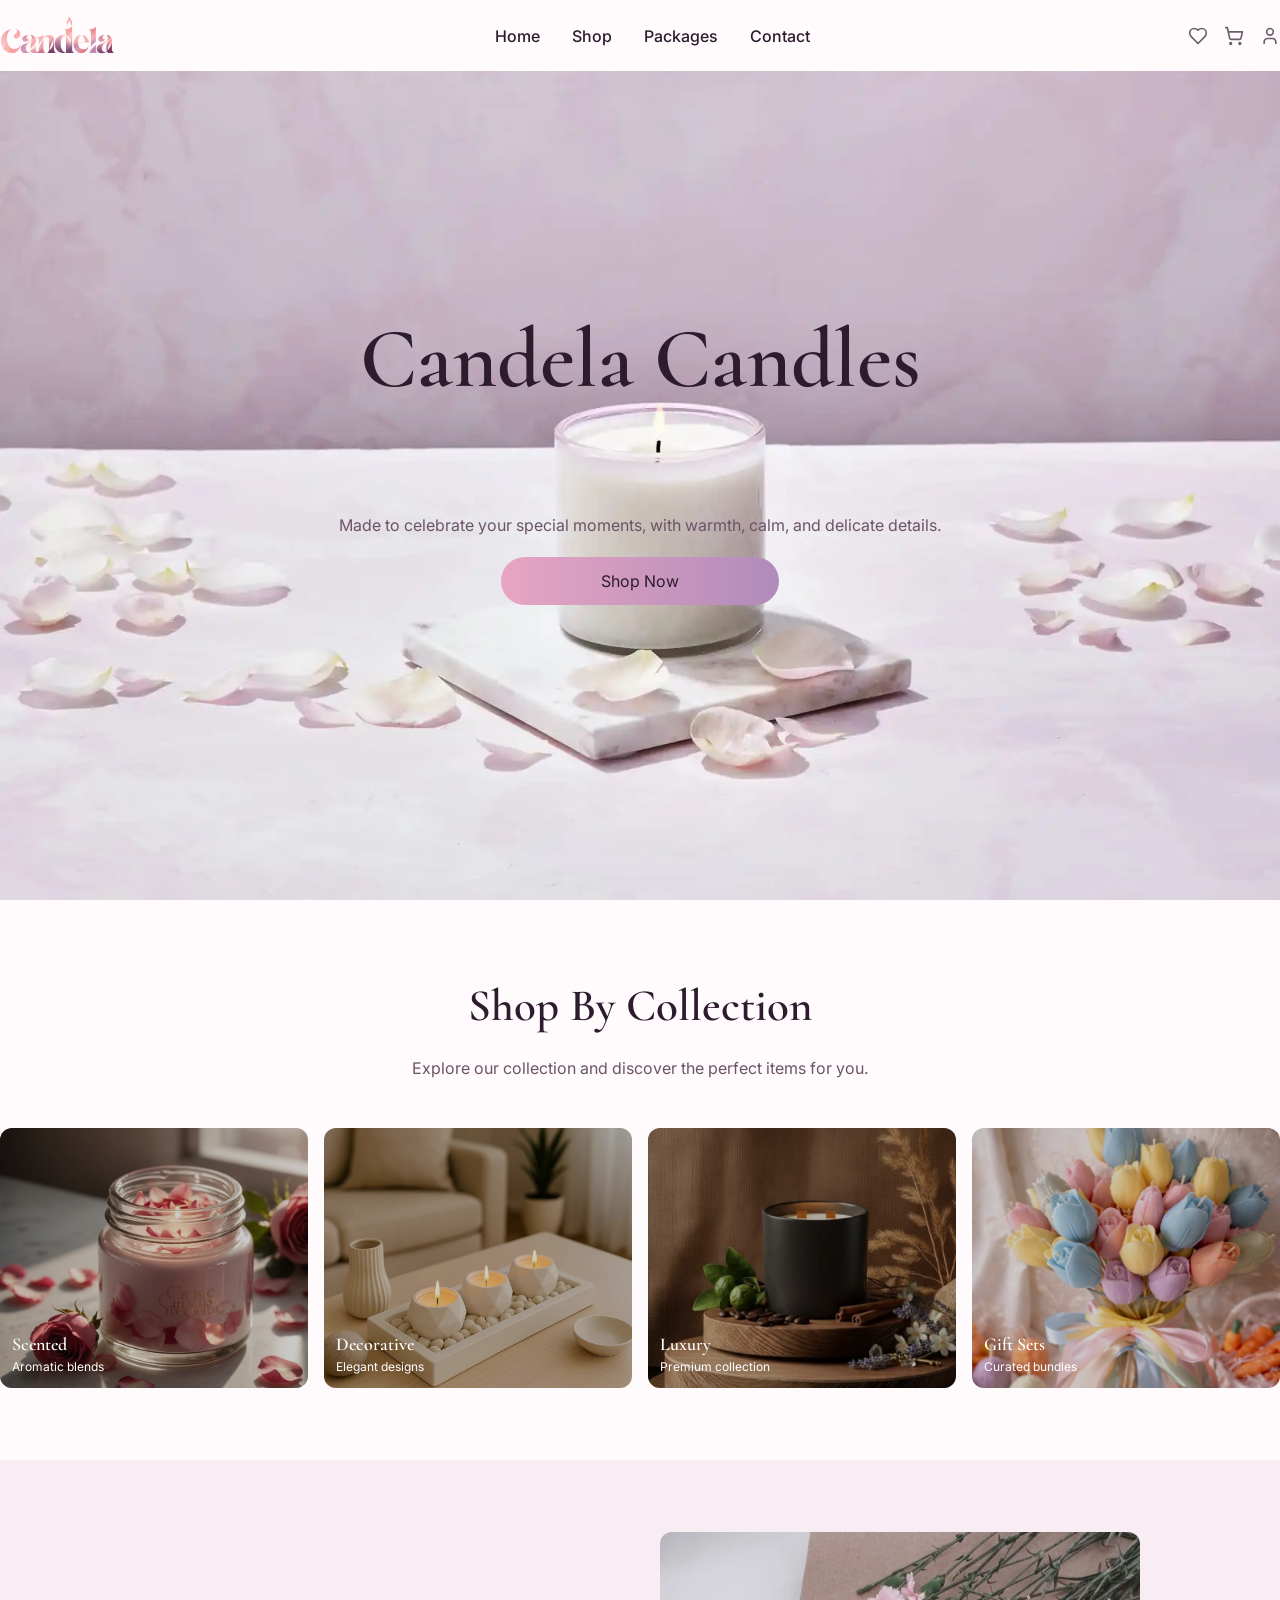
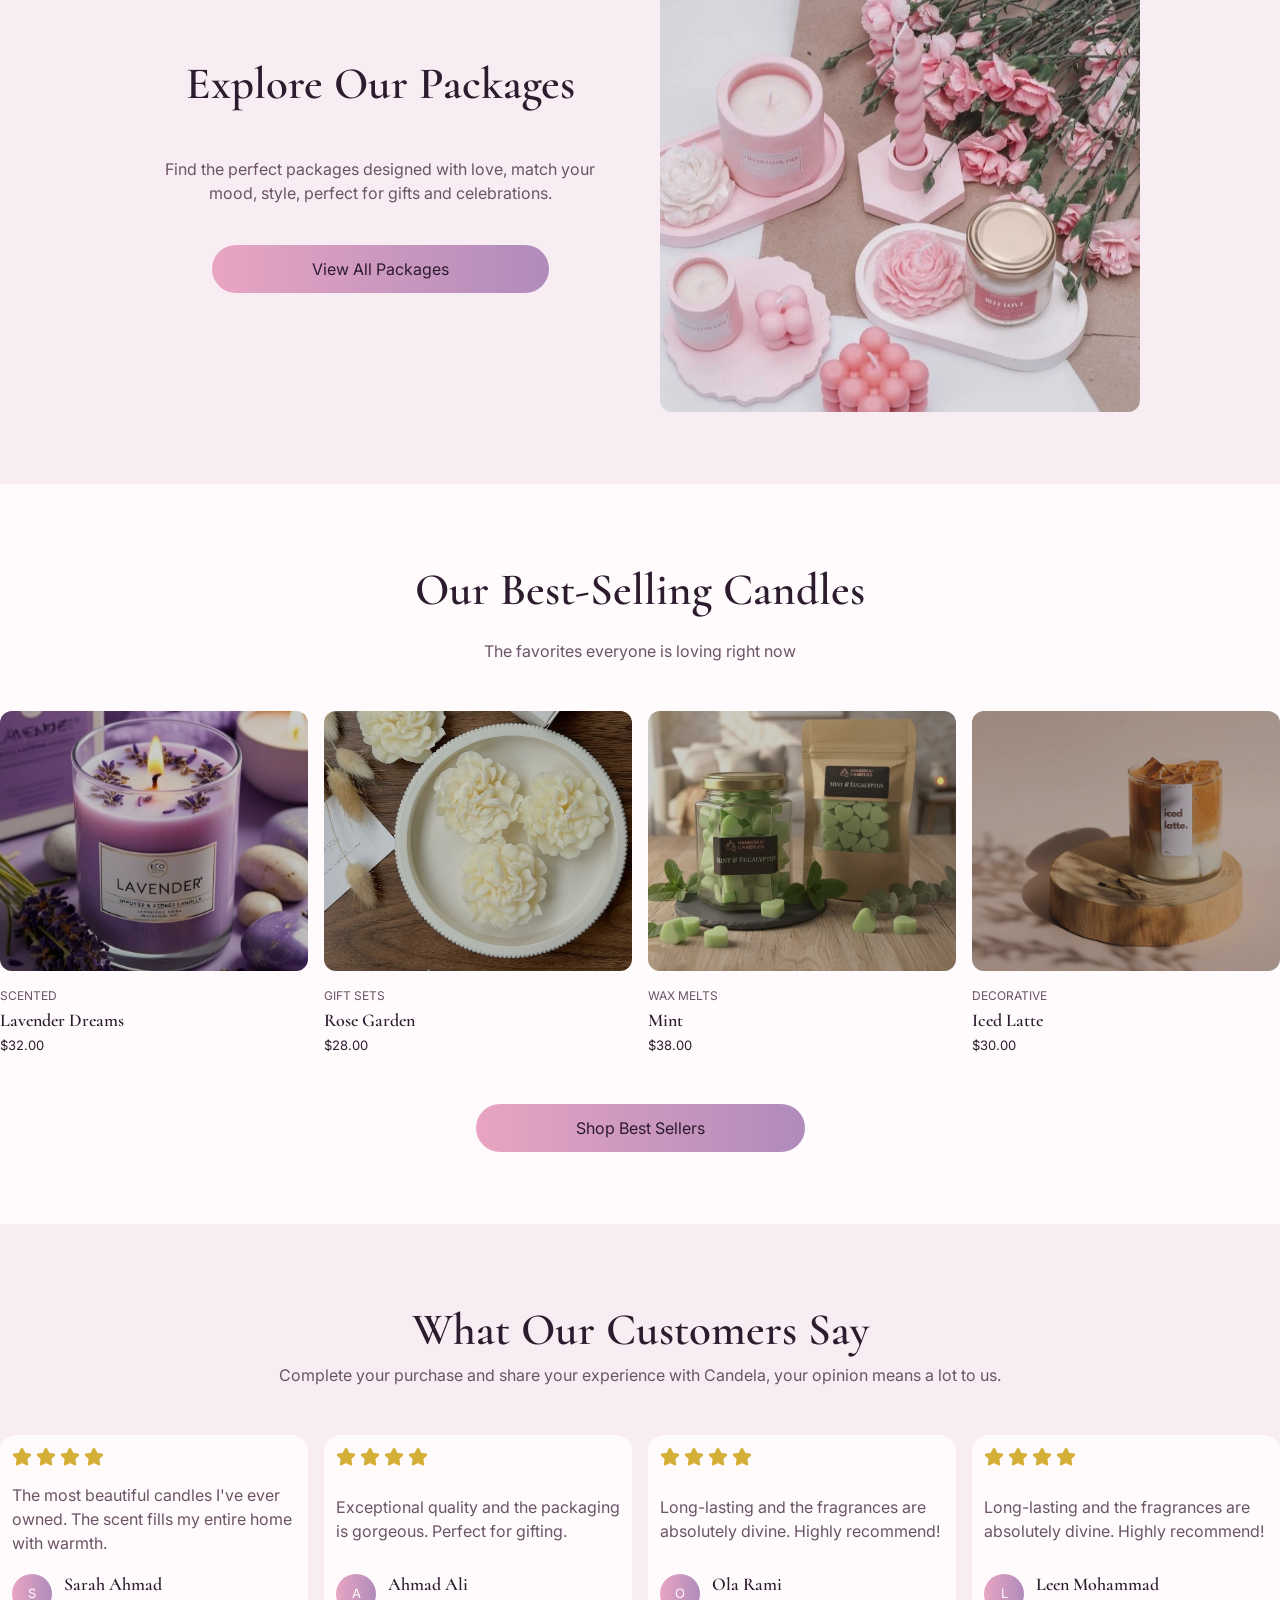
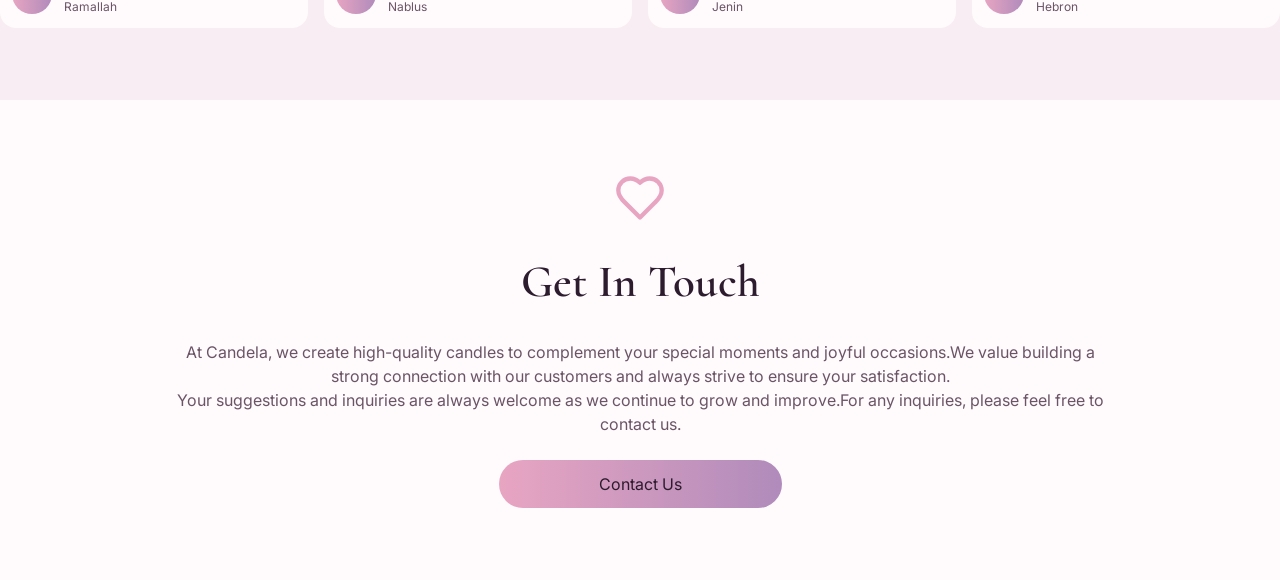
==== commit ab5ba5ab: "create contact section" ====
--- a/index.html
+++ b/index.html
@@ -123,7 +123,7 @@
                 <h2>our best-selling candles</h2>
                 <p>The favorites everyone is loving right now</p>
             </div>
-            <div class="hidden sm:grid cards-grid w-full">
+            <div class="hidden sm:grid cards-grid gap-4 w-full">
                 <div class="relative group">
                     <div class="card-img">
                         <div class="bg-[url('./../img/products/items/scented/lavender-dreams.webp')] bg-cover-center card-img-hover"></div>
@@ -217,7 +217,7 @@
                     </div>
                 </div>
             </div>
-            <div class="grid grid-cols-1 gap-5 w-full sm:hidden">
+            <div class="grid grid-cols-1 gap-4 w-full sm:hidden">
                 <div class="group">
                     <div class="grid grid-cols-2 gap-4">
                         <div class="card-img h-48 relative">
@@ -315,7 +315,7 @@
                     <h2>what our customers say</h2>
                     <p>Complete your purchase and share your experience with Candela, your opinion means a lot to us.</p>
                 </div>
-                <div class="cards-grid gap-8 w-full">
+                <div class="cards-grid gap-4 w-full">
                     <div class="bg-bg-card column justify-between gap-4">
                         <div class="row gap-1">
                             <img src="./assets/img/icons/ui-icons/star-fill.svg" alt="yellow star icon"/>
@@ -391,6 +391,15 @@
                 </div>
            </div>
         </section>
+        <section class="contact">
+            <div class="container column-center gap-6 w-[75%]">
+                <img src="./assets/img/icons/ui-icons/heart-pink.svg" alt="heart icon" class="w-7 md:w-9 lg:w-11 xl:w-13"/>
+                <h2>get in touch</h2>
+                <p class="hidden sm:block">At Candela, we create high-quality candles to complement your special moments and joyful occasions.We value building a strong connection with our customers and always strive to ensure your satisfaction.<br>Your suggestions and inquiries are always welcome as we continue to grow and improve.For any inquiries, please feel free to contact us.</p>
+                <p class="sm:hidden">Have questions about our candles? We'd love to hear from you.</p>
+                <button class="button">contact us</button>
+            </div>
+        </section>
     </main>
 </body>
 </html>
--- a/assets/css/output.css
+++ b/assets/css/output.css
@@ -212,9 +212,6 @@
   .hidden {
     display: none;
   }
-  .table {
-    display: table;
-  }
   .h-48 {
     height: calc(var(--spacing) * 48);
   }
@@ -224,18 +221,21 @@
   .w-5 {
     width: calc(var(--spacing) * 5);
   }
+  .w-7 {
+    width: calc(var(--spacing) * 7);
+  }
+  .w-\[75\%\] {
+    width: 75%;
+  }
   .w-full {
     width: 100%;
   }
-  .border-collapse {
-    border-collapse: collapse;
+  .grow {
+    flex-grow: 1;
   }
   .transform {
     transform: var(--tw-rotate-x,) var(--tw-rotate-y,) var(--tw-rotate-z,) var(--tw-skew-x,) var(--tw-skew-y,);
   }
-  .resize {
-    resize: both;
-  }
   .grid-cols-1 {
     grid-template-columns: repeat(1, minmax(0, 1fr));
   }
@@ -248,9 +248,6 @@
   .justify-between {
     justify-content: space-between;
   }
-  .gap-0 {
-    gap: calc(var(--spacing) * 0);
-  }
   .gap-0\.5 {
     gap: calc(var(--spacing) * 0.5);
   }
@@ -266,6 +263,9 @@
   .gap-5 {
     gap: calc(var(--spacing) * 5);
   }
+  .gap-6 {
+    gap: calc(var(--spacing) * 6);
+  }
   .gap-8 {
     gap: calc(var(--spacing) * 8);
   }
@@ -275,19 +275,12 @@
   .gap-12 {
     gap: calc(var(--spacing) * 12);
   }
-  .gap-22 {
-    gap: calc(var(--spacing) * 22);
-  }
   .gap-22\.5 {
     gap: calc(var(--spacing) * 22.5);
   }
   .rounded-xl {
     border-radius: var(--radius-xl);
   }
-  .border {
-    border-style: var(--tw-border-style);
-    border-width: 1px;
-  }
   .bg-bg {
     background-color: var(--color-bg);
   }
@@ -324,9 +317,6 @@
   .px-11 {
     padding-inline: calc(var(--spacing) * 11);
   }
-  .py-1 {
-    padding-block: calc(var(--spacing) * 1);
-  }
   .py-1\.5 {
     padding-block: calc(var(--spacing) * 1.5);
   }
@@ -347,13 +337,6 @@
   }
   .text-accent {
     color: var(--color-accent);
-  }
-  .underline {
-    text-decoration-line: underline;
-  }
-  .outline {
-    outline-style: var(--tw-outline-style);
-    outline-width: 1px;
   }
   .group-hover\:block {
     &:is(:where(.group):hover *) {
@@ -394,6 +377,11 @@
       padding-block: calc(var(--spacing) * 2);
     }
   }
+  .sm\:block {
+    @media (width >= 40rem) {
+      display: block;
+    }
+  }
   .sm\:flex {
     @media (width >= 40rem) {
       display: flex;
@@ -424,6 +412,11 @@
       display: none;
     }
   }
+  .md\:w-9 {
+    @media (width >= 48rem) {
+      width: calc(var(--spacing) * 9);
+    }
+  }
   .md\:gap-6 {
     @media (width >= 48rem) {
       gap: calc(var(--spacing) * 6);
@@ -434,6 +427,11 @@
       padding-inline: calc(var(--spacing) * 18);
     }
   }
+  .lg\:w-11 {
+    @media (width >= 64rem) {
+      width: calc(var(--spacing) * 11);
+    }
+  }
   .lg\:gap-8 {
     @media (width >= 64rem) {
       gap: calc(var(--spacing) * 8);
@@ -442,6 +440,11 @@
   .lg\:px-25 {
     @media (width >= 64rem) {
       padding-inline: calc(var(--spacing) * 25);
+    }
+  }
+  .xl\:w-13 {
+    @media (width >= 80rem) {
+      width: calc(var(--spacing) * 13);
     }
   }
   .xl\:gap-10 {
@@ -584,7 +587,7 @@
   }
   .collection-card-content {
     position: absolute;
-    bottom: calc(var(--spacing) * 0);
+    bottom: calc(var(--spacing) * 3);
     left: calc(var(--spacing) * 3);
   }
   .favarite-icon-absolute {
@@ -811,16 +814,6 @@
   syntax: "*";
   inherits: false;
 }
-@property --tw-border-style {
-  syntax: "*";
-  inherits: false;
-  initial-value: solid;
-}
-@property --tw-outline-style {
-  syntax: "*";
-  inherits: false;
-  initial-value: solid;
-}
 @property --tw-font-weight {
   syntax: "*";
   inherits: false;
@@ -852,8 +845,6 @@
       --tw-rotate-z: initial;
       --tw-skew-x: initial;
       --tw-skew-y: initial;
-      --tw-border-style: solid;
-      --tw-outline-style: solid;
       --tw-font-weight: initial;
       --tw-duration: initial;
       --tw-scale-x: 1;
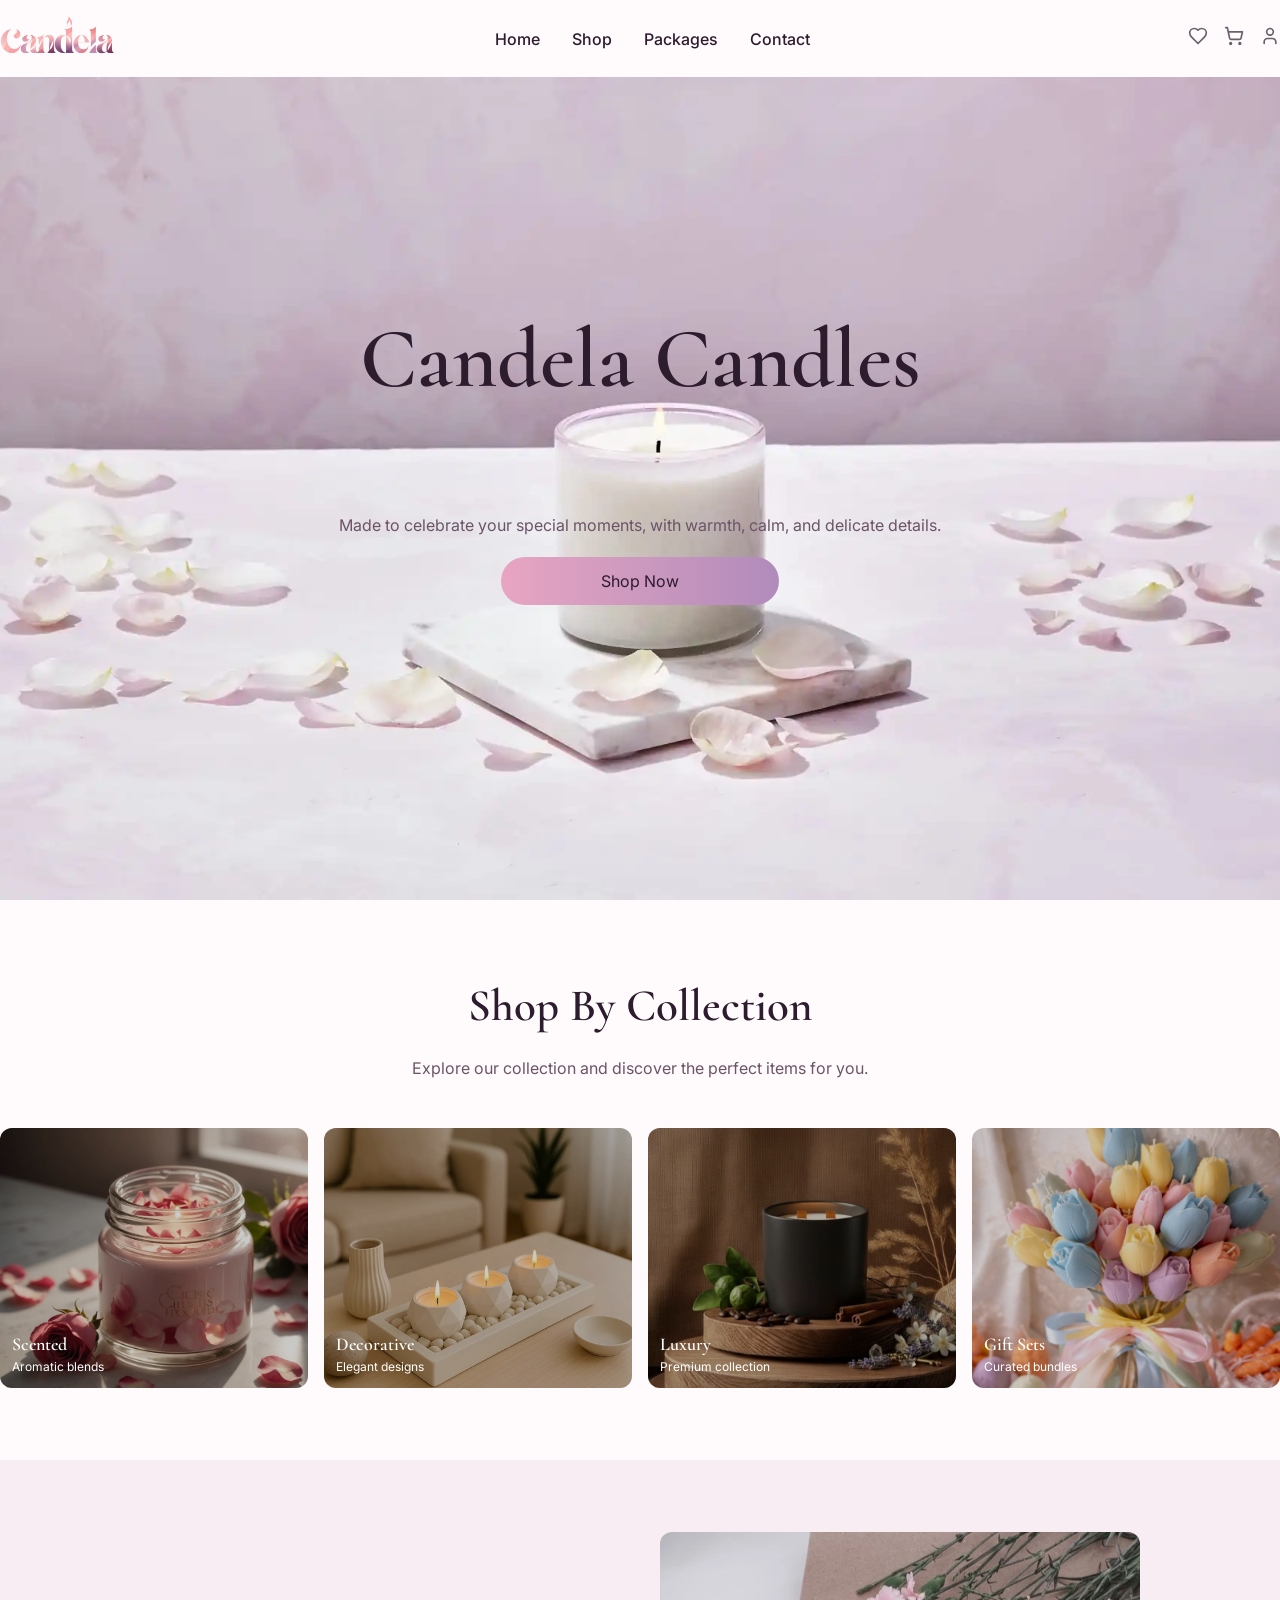
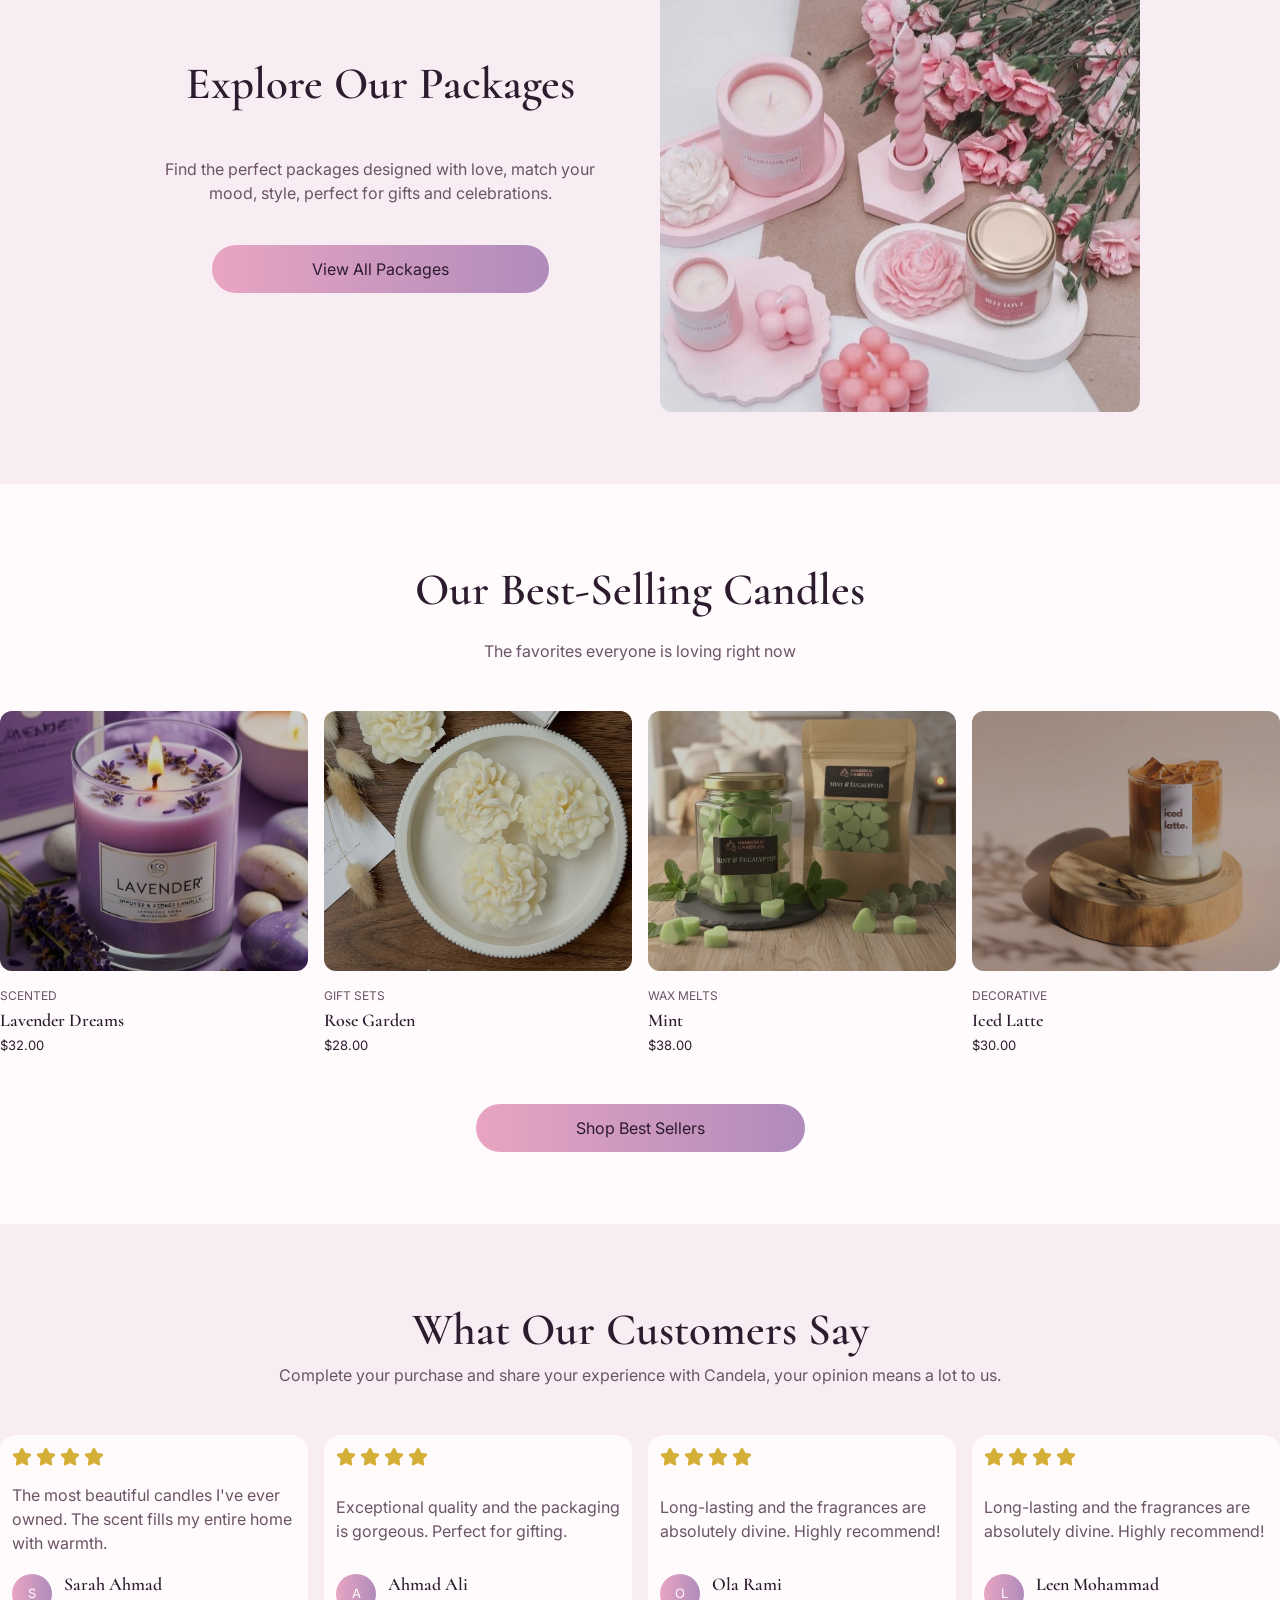
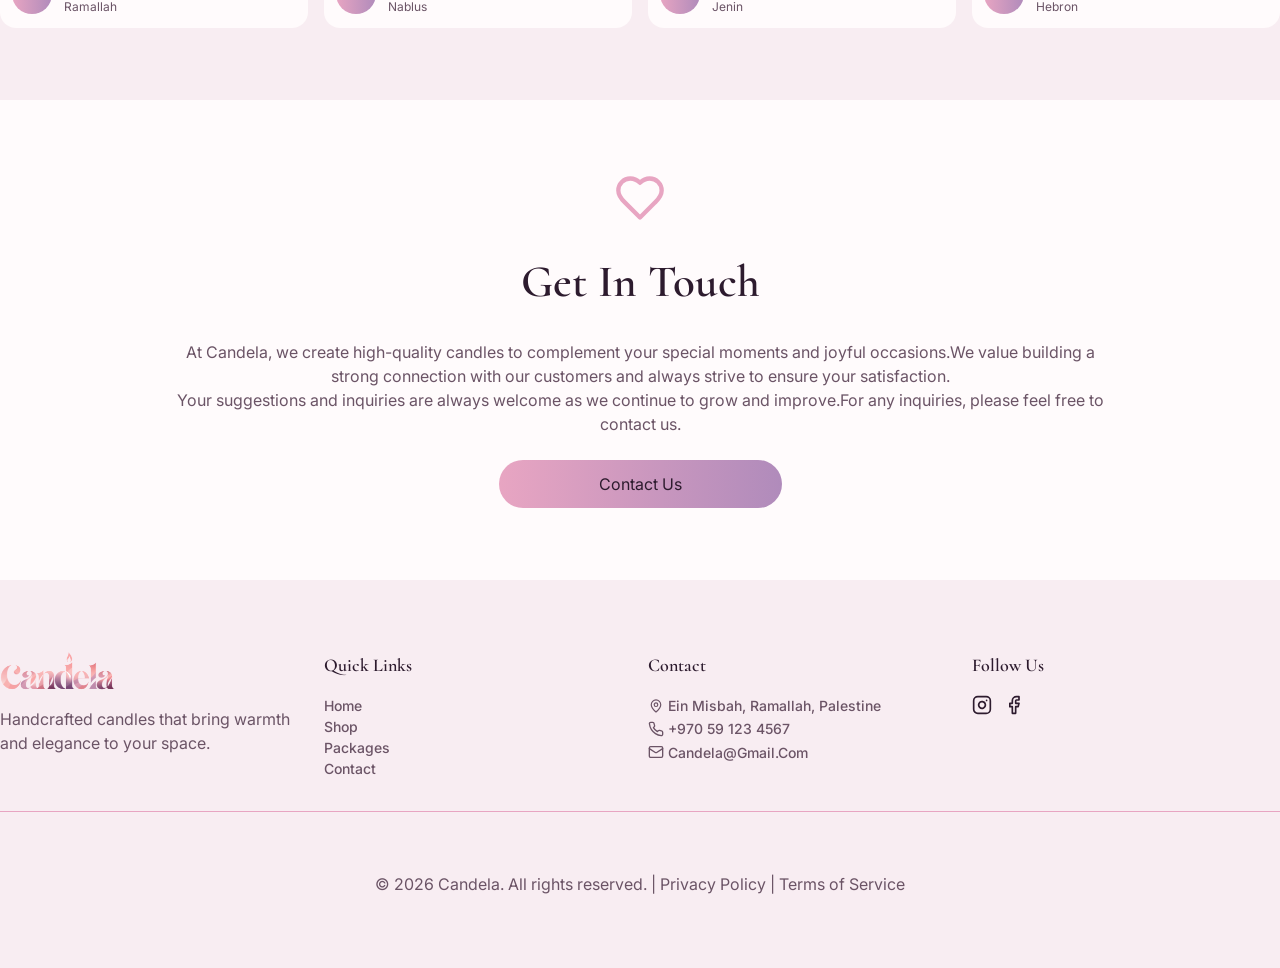
==== commit 5db65ec9: "create footer section" ====
--- a/index.html
+++ b/index.html
@@ -18,10 +18,10 @@
             </div>
             <nav class="links hidden md:block">
                 <ul class="row gap-8">
-                    <li><a class="max-lg:text-[14.5px] link-hover" href="./index.html">Home</a></li>
-                    <li><a class="max-lg:text-[14.5px] link-hover" href="./shop.html">Shop</a></li>
-                    <li><a class="max-lg:text-[14.5px] link-hover" href="./packages.html">Packages</a></li>
-                    <li><a class="max-lg:text-[14.5px] link-hover" href="./contact.html">Contact</a></li>
+                    <li><a class="max-lg:text-[14.5px] link-hover" href="./index.html">home</a></li>
+                    <li><a class="max-lg:text-[14.5px] link-hover" href="./shop.html">shop</a></li>
+                    <li><a class="max-lg:text-[14.5px] link-hover" href="./packages.html">packages</a></li>
+                    <li><a class="max-lg:text-[14.5px] link-hover" href="./contact.html">contact</a></li>
                 </ul>
             </nav>
             <nav class="icons hidden md:block">
@@ -69,13 +69,13 @@
                 <h2>shop by collection</h2>
                 <p>Explore our collection and discover the perfect items for you.</p>
             </div>
-            <div class="cards-grid w-full">
+            <div class="grid-responsive-4 gap-4 w-full">
                 <div class="card-img group">
                     <div class="bg-[url('./../img/products/collections/scented.webp')] bg-cover-center card-img-hover"></div>
                     <div class="overlay"></div>
                     <div class="collection-card-content">
                         <h3 class="text-accent">scented</h3>
-                        <p>Aromatic blends</p>
+                        <p class="collection-card-desc">Aromatic blends</p>
                     </div>
                 </div>
                 <div class="card-img group">
@@ -83,7 +83,7 @@
                     <div class="overlay"></div>
                     <div class="collection-card-content">
                         <h3 class="text-accent">decorative</h3>
-                        <p>Elegant designs</p>
+                        <p class="collection-card-desc">Elegant designs</p>
                     </div>
                 </div>
                 <div class="card-img group">
@@ -91,7 +91,7 @@
                     <div class="overlay"></div>
                     <div class="collection-card-content">
                         <h3 class="text-accent">luxury</h3>
-                        <p>Premium collection</p>
+                        <p class="collection-card-desc">Premium collection</p>
                     </div>
                 </div>
                 <div class="card-img group">
@@ -99,7 +99,7 @@
                     <div class="overlay"></div>
                     <div class="collection-card-content">
                         <h3 class="text-accent">gift sets</h3>
-                        <p>Curated bundles</p>
+                        <p class="collection-card-desc">Curated bundles</p>
                     </div>
                 </div>
             </div>
@@ -123,7 +123,7 @@
                 <h2>our best-selling candles</h2>
                 <p>The favorites everyone is loving right now</p>
             </div>
-            <div class="hidden sm:grid cards-grid gap-4 w-full">
+            <div class="hidden sm:grid grid-responsive-4 gap-4 w-full">
                 <div class="relative group">
                     <div class="card-img">
                         <div class="bg-[url('./../img/products/items/scented/lavender-dreams.webp')] bg-cover-center card-img-hover"></div>
@@ -315,7 +315,7 @@
                     <h2>what our customers say</h2>
                     <p>Complete your purchase and share your experience with Candela, your opinion means a lot to us.</p>
                 </div>
-                <div class="cards-grid gap-4 w-full">
+                <div class="grid-responsive-4 gap-4 w-full">
                     <div class="bg-bg-card column justify-between gap-4">
                         <div class="row gap-1">
                             <img src="./assets/img/icons/ui-icons/star-fill.svg" alt="yellow star icon"/>
@@ -401,5 +401,71 @@
             </div>
         </section>
     </main>
+    <footer class="bg-bg-secondary py-10 md:py-18">
+        <div class="column-center gap-15">
+            <div class="container grid-responsive-4 gap-10 lg:gap-4 border-b border-fg pb-8">
+                <div class="column gap-4">
+                    <a href="./index.html"><img src="./assets/img/icons/logo/logo.svg" alt="candela logo"/></a>
+                    <p class="text-start">Handcrafted candles that bring warmth and elegance to your space.</p>
+                </div>
+                <div class="column gap-4">
+                    <h3>quick links</h3>
+                    <ul class="column footer-link">
+                        <li><a class="link-hover" href="./index.html">home</a></li>
+                        <li><a class= "link-hover" href="./shop.html">shop</a></li>
+                        <li><a class="link-hover" href="./packages.html">packages</a></li>
+                        <li><a class="link-hover" href="./contact.html">contact</a></li>
+                    </ul>
+                </div>
+                <div class="column gap-4">
+                    <h3>contact</h3>
+                    <ul class="column footer-link">
+                        <li><a class="link-hover group/address" href="">
+                                <div class="row gap-1">
+                                    <img src="./assets/img/icons/ui-icons/location-dot.svg" alt="loction icon" class="size-4 group-hover/address:hidden"/>
+                                    <img src="./assets/img/icons/ui-icons/location-dot-hover.svg" alt="loction icon" class="size-4 hidden group-hover/address:block"/>
+                                    Ein Misbah, Ramallah, Palestine
+                                </div>
+                            </a>
+                        </li>
+                        <li><a class="link-hover group/phone" href="">
+                                <div class="row gap-1">
+                                    <img src="./assets/img/icons/ui-icons/phone.svg" alt="phone icon" class="size-4 group-hover/phone:hidden"/>
+                                    <img src="./assets/img/icons/ui-icons/phone-hover.svg" alt="phone icon" class="size-4 hidden group-hover/phone:block"/>
+                                    +970 59 123 4567
+                                </div>
+                            </a>
+                        </li>
+                        <li><a class="link-hover group/email" href="">
+                                <div class="row gap-1">
+                                    <img src="./assets/img/icons/ui-icons/email.svg" alt="email icon" class="size-4 group-hover/email:hidden"/>
+                                    <img src="./assets/img/icons/ui-icons/email-hover.svg" alt="email icon" class="size-4 hidden group-hover/email:block"/>
+                                    candela@gmail.com
+                                </div>
+                            </a>
+                        </li>
+                    </ul>
+                </div>
+                <div class="column gap-4">
+                    <h3>follow us</h3>
+                    <ul class="row gap-3">
+                        <li><a class="icon-hover group inline-block w-5" href="">
+                            <span class="icon-hover-bg-fg"></span>
+                                <img src="./assets/img/icons/ui-icons/instagram.svg" alt="instagram app icon" class="icon-hover-content"/>
+                            </a>
+                        </li>
+                        <li><a class="icon-hover group inline-block w-5" href="">
+                            <span class="icon-hover-bg-fg"></span>
+                            <img src="./assets/img/icons/ui-icons/facebook.svg" alt="facebook app icon" class="icon-hover-content"/>
+                            </a>
+                        </li>
+                    </ul>
+                </div>
+            </div>
+            <div>
+                <p>© 2026 Candela. All rights reserved. | Privacy Policy | Terms of Service</p>
+            </div>
+        </div>
+    </footer>
 </body>
 </html>
--- a/assets/css/output.css
+++ b/assets/css/output.css
@@ -212,6 +212,13 @@
   .hidden {
     display: none;
   }
+  .inline-block {
+    display: inline-block;
+  }
+  .size-4 {
+    width: calc(var(--spacing) * 4);
+    height: calc(var(--spacing) * 4);
+  }
   .h-48 {
     height: calc(var(--spacing) * 48);
   }
@@ -275,12 +282,22 @@
   .gap-12 {
     gap: calc(var(--spacing) * 12);
   }
+  .gap-15 {
+    gap: calc(var(--spacing) * 15);
+  }
   .gap-22\.5 {
     gap: calc(var(--spacing) * 22.5);
   }
   .rounded-xl {
     border-radius: var(--radius-xl);
   }
+  .border-b {
+    border-bottom-style: var(--tw-border-style);
+    border-bottom-width: 1px;
+  }
+  .border-fg {
+    border-color: var(--color-fg);
+  }
   .bg-bg {
     background-color: var(--color-bg);
   }
@@ -326,12 +343,21 @@
   .py-4 {
     padding-block: calc(var(--spacing) * 4);
   }
+  .py-10 {
+    padding-block: calc(var(--spacing) * 10);
+  }
   .pt-4 {
     padding-top: calc(var(--spacing) * 4);
   }
+  .pb-8 {
+    padding-bottom: calc(var(--spacing) * 8);
+  }
   .text-left {
     text-align: left;
   }
+  .text-start {
+    text-align: start;
+  }
   .text-\[12px\] {
     font-size: 12px;
   }
@@ -349,6 +375,48 @@
     &:is(:where(.group):hover *) {
       @media (hover: hover) {
         color: var(--color-fg);
+      }
+    }
+  }
+  .group-hover\/address\:block {
+    &:is(:where(.group\/address):hover *) {
+      @media (hover: hover) {
+        display: block;
+      }
+    }
+  }
+  .group-hover\/address\:hidden {
+    &:is(:where(.group\/address):hover *) {
+      @media (hover: hover) {
+        display: none;
+      }
+    }
+  }
+  .group-hover\/email\:block {
+    &:is(:where(.group\/email):hover *) {
+      @media (hover: hover) {
+        display: block;
+      }
+    }
+  }
+  .group-hover\/email\:hidden {
+    &:is(:where(.group\/email):hover *) {
+      @media (hover: hover) {
+        display: none;
+      }
+    }
+  }
+  .group-hover\/phone\:block {
+    &:is(:where(.group\/phone):hover *) {
+      @media (hover: hover) {
+        display: block;
+      }
+    }
+  }
+  .group-hover\/phone\:hidden {
+    &:is(:where(.group\/phone):hover *) {
+      @media (hover: hover) {
+        display: none;
       }
     }
   }
@@ -427,9 +495,19 @@
       padding-inline: calc(var(--spacing) * 18);
     }
   }
+  .md\:py-18 {
+    @media (width >= 48rem) {
+      padding-block: calc(var(--spacing) * 18);
+    }
+  }
   .lg\:w-11 {
     @media (width >= 64rem) {
       width: calc(var(--spacing) * 11);
+    }
+  }
+  .lg\:gap-4 {
+    @media (width >= 64rem) {
+      gap: calc(var(--spacing) * 4);
     }
   }
   .lg\:gap-8 {
@@ -476,6 +554,7 @@
     width: 100%;
   }
   a,button {
+    display: inline-block;
     cursor: pointer;
     text-transform: capitalize;
   }
@@ -585,20 +664,15 @@
     background-size: cover;
     background-position: center;
   }
-  .collection-card-content {
-    position: absolute;
-    bottom: calc(var(--spacing) * 3);
-    left: calc(var(--spacing) * 3);
-  }
-  .favarite-icon-absolute {
-    position: absolute;
-    top: calc(var(--spacing) * 3);
-    right: calc(var(--spacing) * 3);
-  }
-  .cart-icon-absolute {
-    position: absolute;
-    right: calc(var(--spacing) * 3);
-    bottom: calc(var(--spacing) * 3);
+  .grid-responsive-4 {
+    display: grid;
+    grid-template-columns: repeat(1, minmax(0, 1fr));
+    @media (width >= 40rem) {
+      grid-template-columns: repeat(2, minmax(0, 1fr));
+    }
+    @media (width >= 64rem) {
+      grid-template-columns: repeat(4, minmax(0, 1fr));
+    }
   }
 }
 @layer components {
@@ -691,17 +765,6 @@
       padding-inline: calc(var(--spacing) * 25);
     }
   }
-  .cards-grid {
-    display: grid;
-    grid-template-columns: repeat(1, minmax(0, 1fr));
-    gap: calc(var(--spacing) * 4);
-    @media (width >= 40rem) {
-      grid-template-columns: repeat(2, minmax(0, 1fr));
-    }
-    @media (width >= 64rem) {
-      grid-template-columns: repeat(4, minmax(0, 1fr));
-    }
-  }
   .card-img {
     position: relative;
     height: calc(var(--spacing) * 65);
@@ -734,7 +797,12 @@
       background-color: color-mix(in oklab, var(--color-black) 20%, transparent);
     }
   }
-  .collection-card-content p {
+  .collection-card-content {
+    position: absolute;
+    bottom: calc(var(--spacing) * 3);
+    left: calc(var(--spacing) * 3);
+  }
+  .collection-card-desc {
     font-size: 10px;
     color: var(--color-accent);
     @media (width >= 40rem) {
@@ -743,6 +811,16 @@
     @media (width >= 48rem) {
       font-size: 12px;
     }
+  }
+  .favarite-icon-absolute {
+    position: absolute;
+    top: calc(var(--spacing) * 3);
+    right: calc(var(--spacing) * 3);
+  }
+  .cart-icon-absolute {
+    position: absolute;
+    right: calc(var(--spacing) * 3);
+    bottom: calc(var(--spacing) * 3);
   }
   .icon-hover-bg-bg {
     position: absolute;
@@ -793,6 +871,19 @@
     color: var(--color-bg);
     background: var(--gradient-button);
   }
+  .footer-link {
+    color: var(--color-secondary);
+    font-size: 11px;
+    @media (width >= 40rem) {
+      font-size: 12px;
+    }
+    @media (width >= 48rem) {
+      font-size: 13px;
+    }
+    @media (width >= 64rem) {
+      font-size: 14px;
+    }
+  }
 }
 @property --tw-rotate-x {
   syntax: "*";
@@ -813,6 +904,11 @@
 @property --tw-skew-y {
   syntax: "*";
   inherits: false;
+}
+@property --tw-border-style {
+  syntax: "*";
+  inherits: false;
+  initial-value: solid;
 }
 @property --tw-font-weight {
   syntax: "*";
@@ -845,6 +941,7 @@
       --tw-rotate-z: initial;
       --tw-skew-x: initial;
       --tw-skew-y: initial;
+      --tw-border-style: solid;
       --tw-font-weight: initial;
       --tw-duration: initial;
       --tw-scale-x: 1;
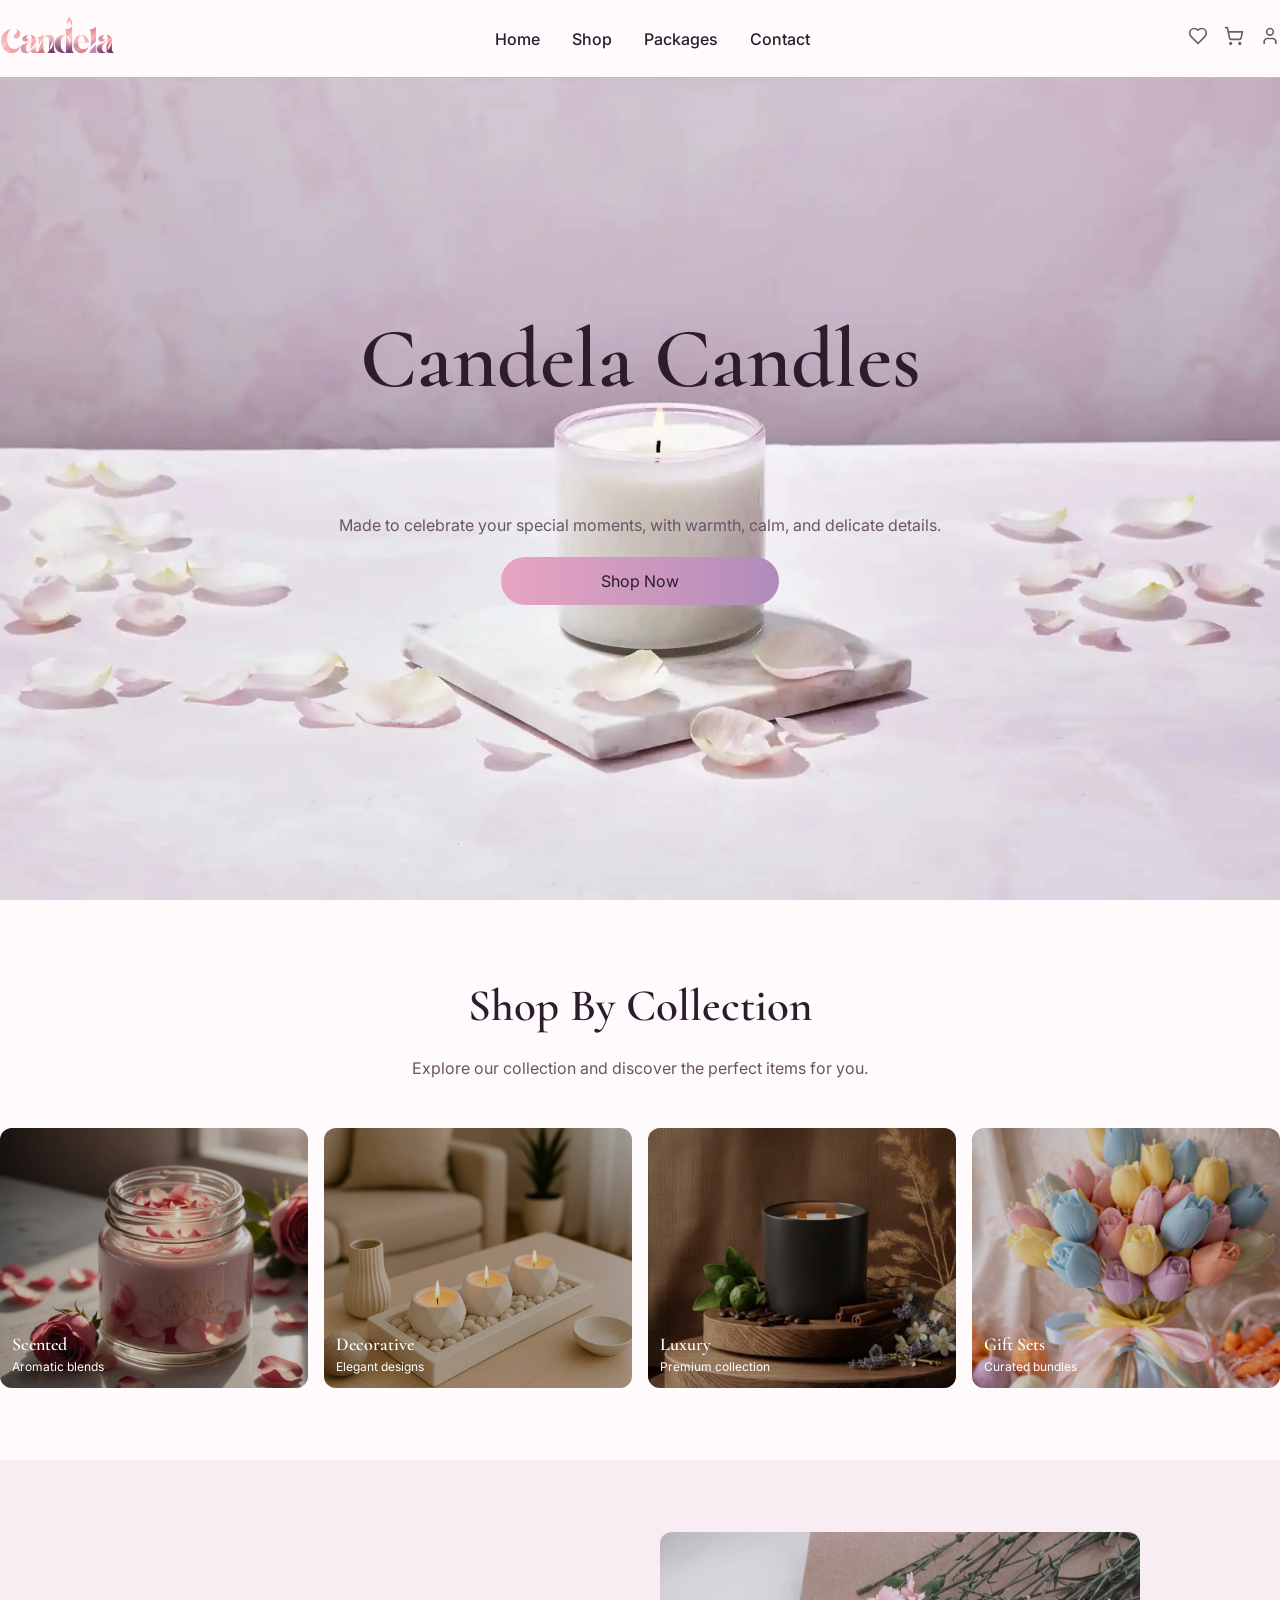
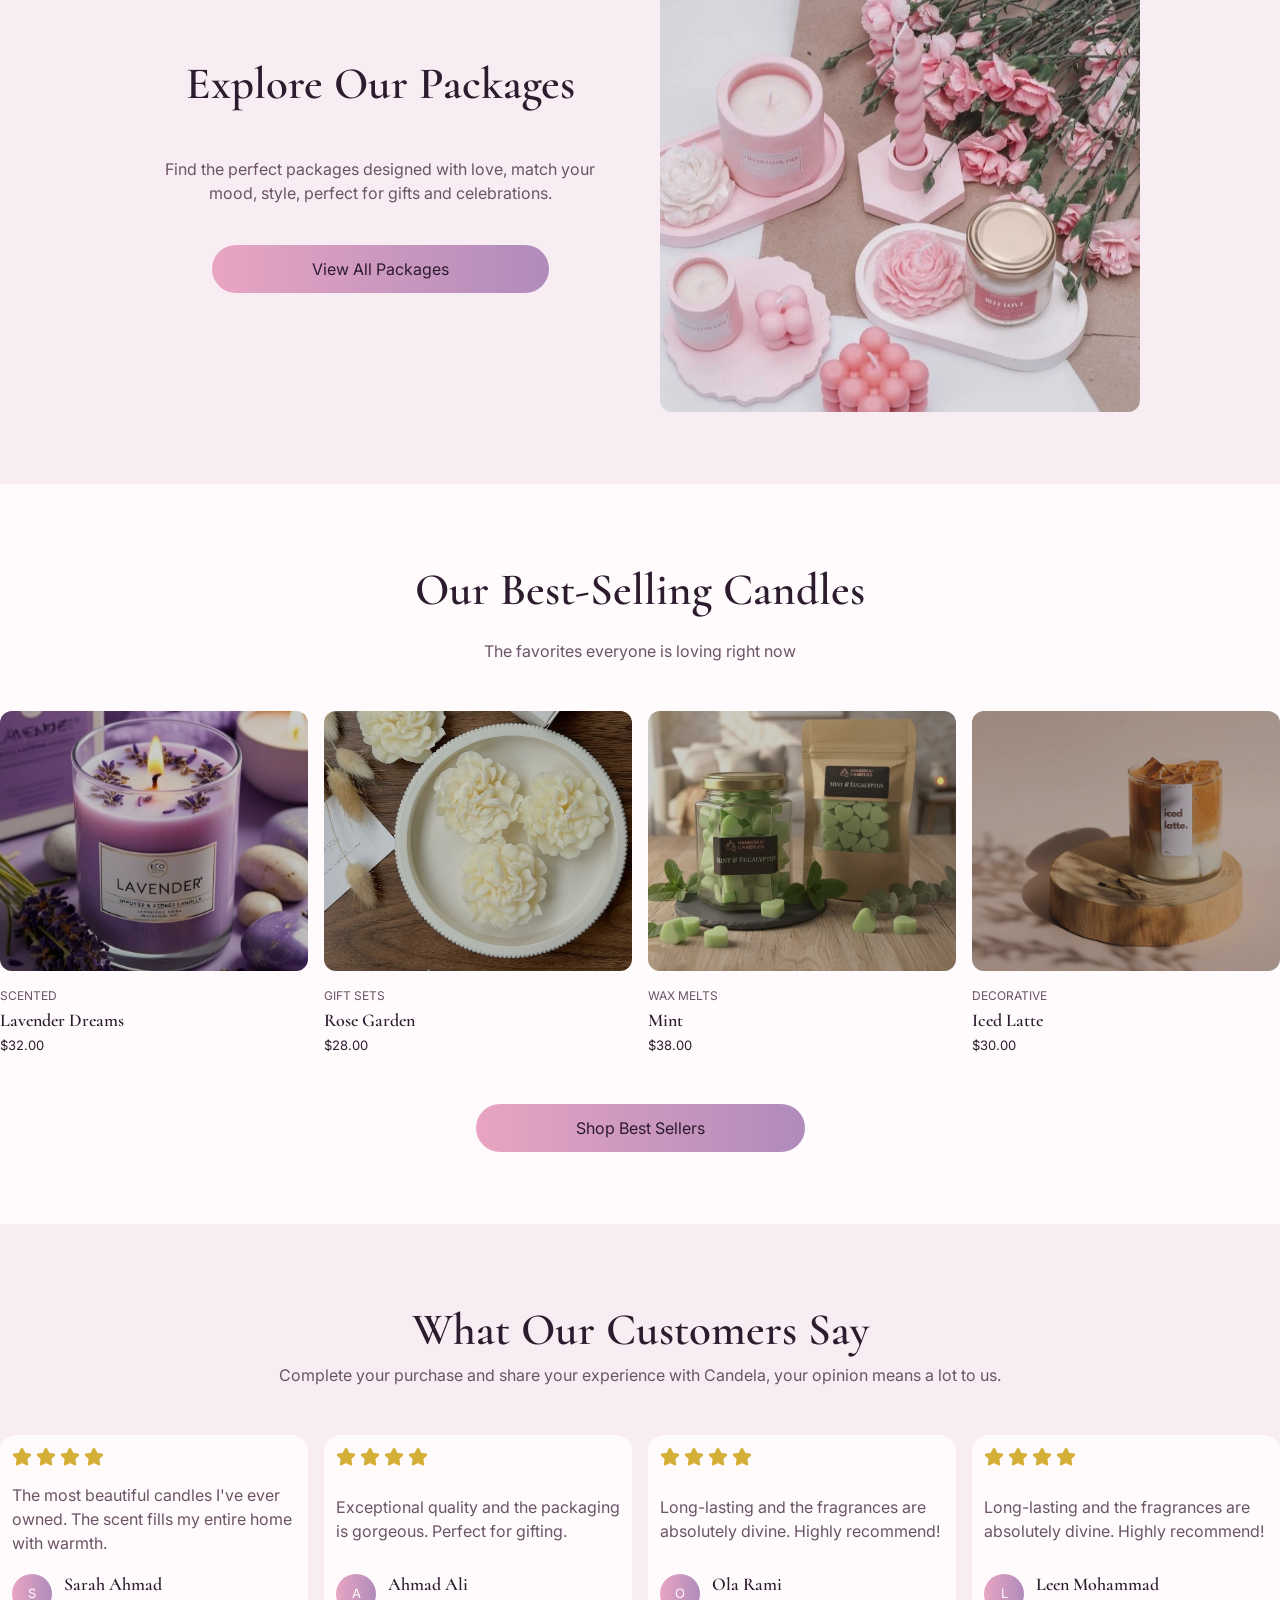
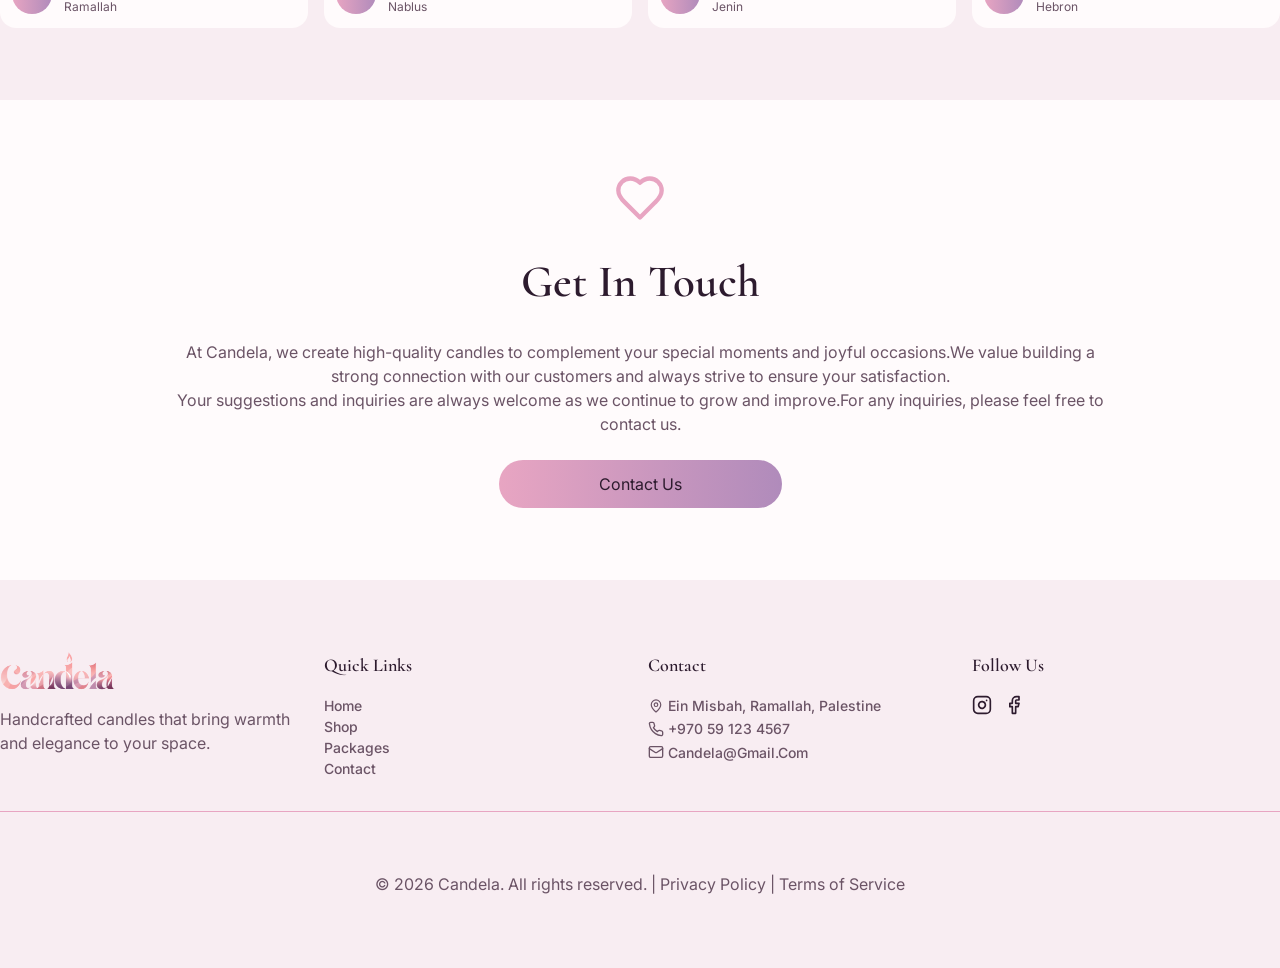
==== commit 4c201470: "add shared header to shop page" ====
--- a/index.html
+++ b/index.html
@@ -11,14 +11,14 @@
     <title>Candela</title>
 </head>
 <body>
-    <header class="py-4 position: fixed w-full z-2 bg-bg">
+    <header class="py-4 position: fixed w-full z-2 bg-bg border-b border-fg">
         <div class="container row">
             <div class="logo max-md:w-20">
-                <a href="./index.html"><img src="./assets/img/icons/logo/logo.svg" alt="candela logo"/></a>
+                <a href="#"><img src="./assets/img/icons/logo/logo.svg" alt="candela logo"/></a>
             </div>
             <nav class="links hidden md:block">
                 <ul class="row gap-8">
-                    <li><a class="max-lg:text-[14.5px] link-hover" href="./index.html">home</a></li>
+                    <li><a class="max-lg:text-[14.5px] link-hover" href="#">home</a></li>
                     <li><a class="max-lg:text-[14.5px] link-hover" href="./shop.html">shop</a></li>
                     <li><a class="max-lg:text-[14.5px] link-hover" href="./packages.html">packages</a></li>
                     <li><a class="max-lg:text-[14.5px] link-hover" href="./contact.html">contact</a></li>
@@ -405,7 +405,7 @@
         <div class="column-center gap-15">
             <div class="container grid-responsive-4 gap-10 lg:gap-4 border-b border-fg pb-8">
                 <div class="column gap-4">
-                    <a href="./index.html"><img src="./assets/img/icons/logo/logo.svg" alt="candela logo"/></a>
+                    <a href="#"><img src="./assets/img/icons/logo/logo.svg" alt="candela logo"/></a>
                     <p class="text-start">Handcrafted candles that bring warmth and elegance to your space.</p>
                 </div>
                 <div class="column gap-4">
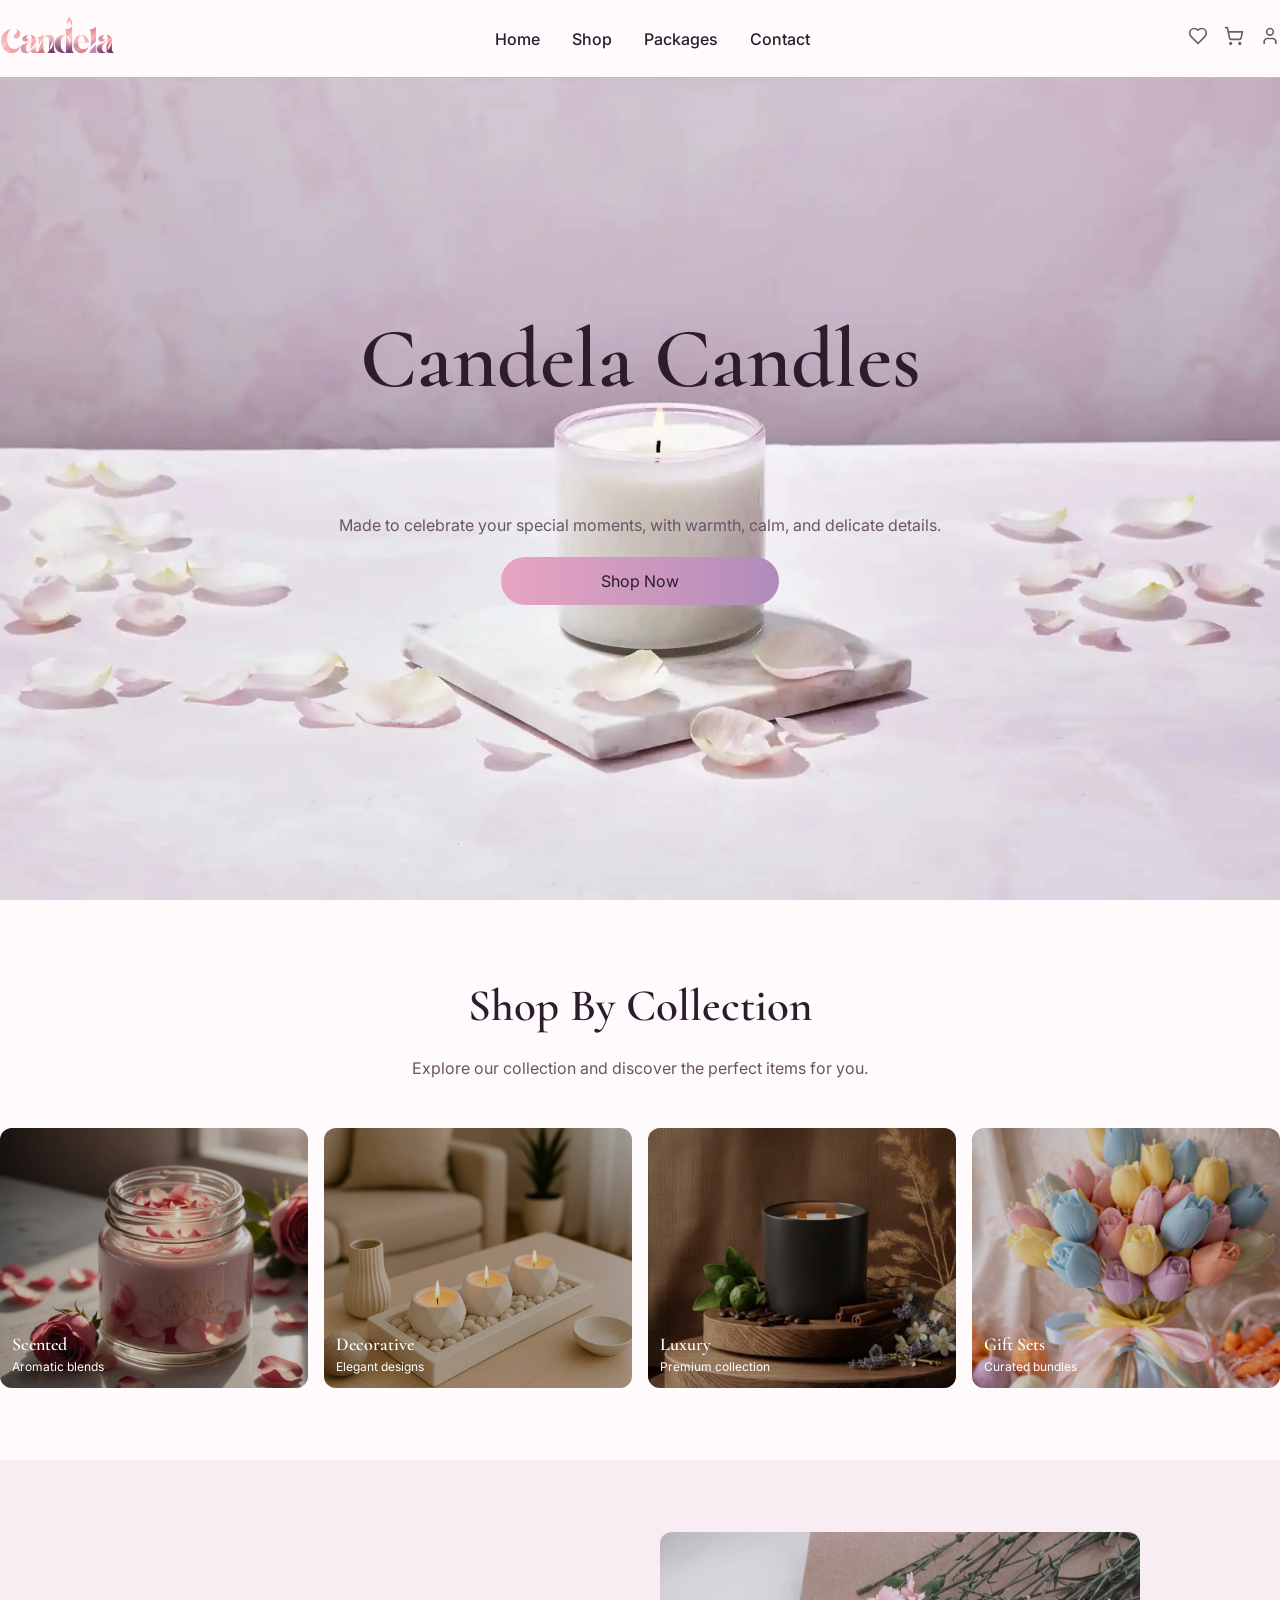
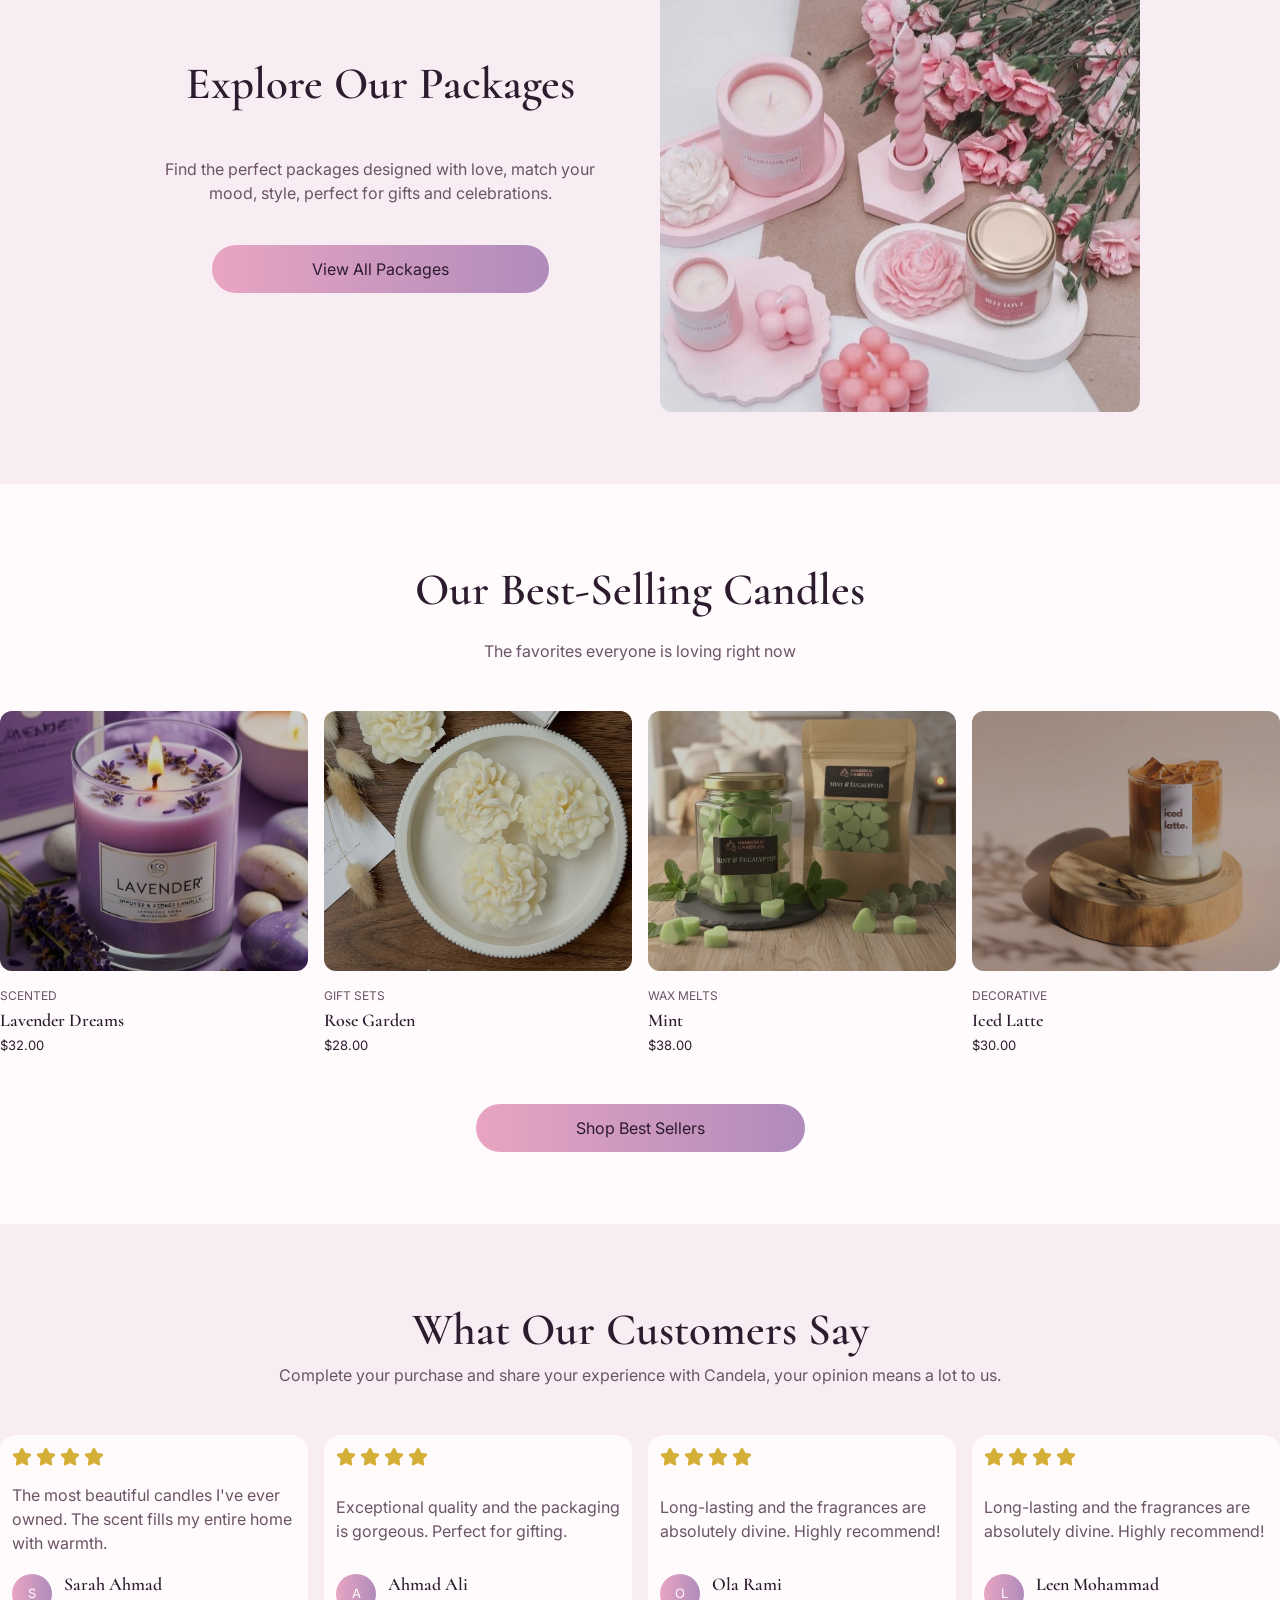
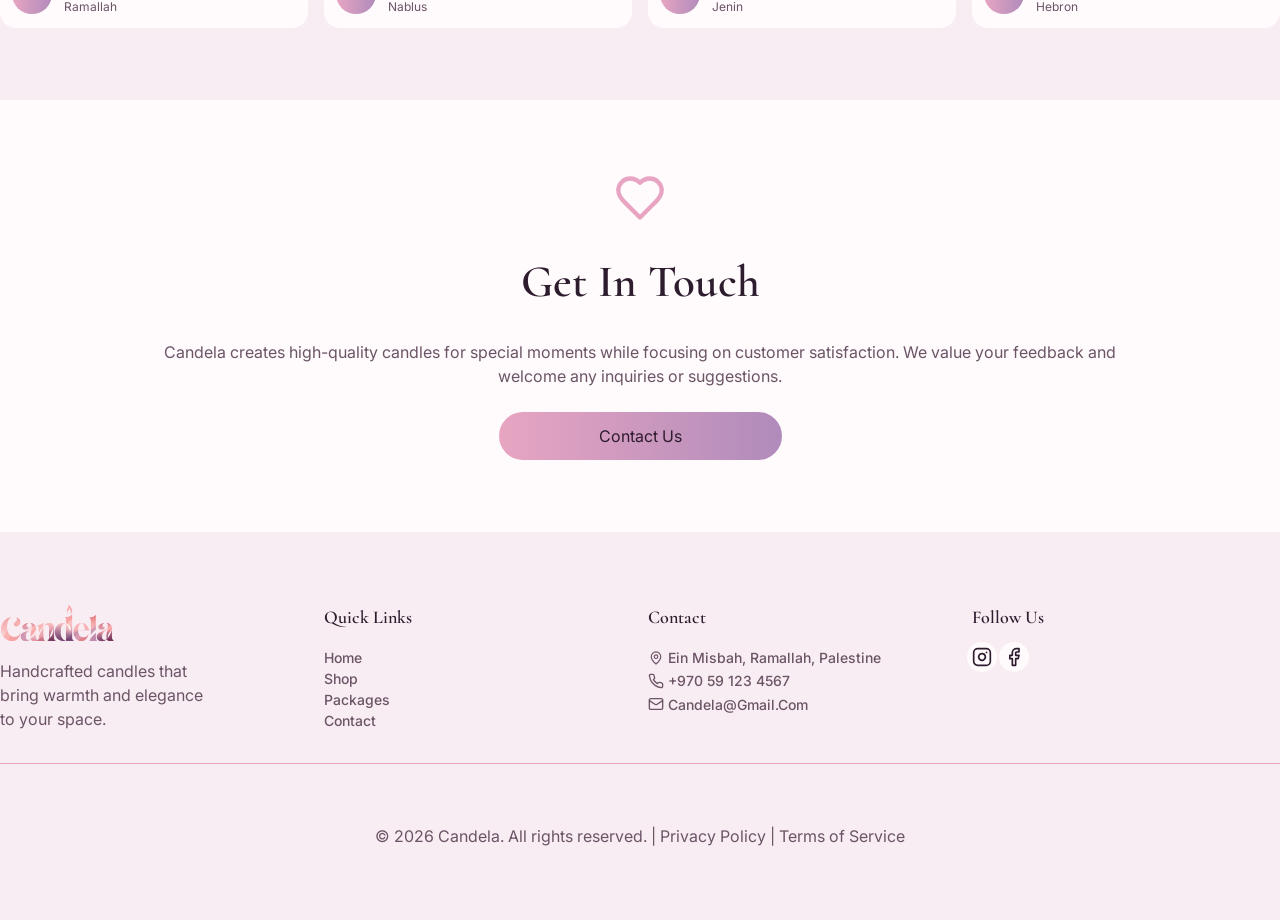
==== commit 265bd02e: "fix home page bugs" ====
--- a/index.html
+++ b/index.html
@@ -12,36 +12,39 @@
 </head>
 <body>
     <header class="py-4 position: fixed w-full z-2 bg-bg border-b border-fg">
-        <div class="container row">
+        <div class="container row-between">
             <div class="logo max-md:w-20">
-                <a href="#"><img src="./assets/img/icons/logo/logo.svg" alt="candela logo"/></a>
+                <a href="./index.html"><img src="./assets/img/icons/logo/logo.svg" alt="candela logo"/></a>
             </div>
             <nav class="links hidden md:block">
-                <ul class="row gap-8">
-                    <li><a class="max-lg:text-[14.5px] link-hover" href="#">home</a></li>
+                <ul class="row-between gap-8">
+                    <li><a class="max-lg:text-[14.5px] link-hover" href="./index.html">home</a></li>
                     <li><a class="max-lg:text-[14.5px] link-hover" href="./shop.html">shop</a></li>
                     <li><a class="max-lg:text-[14.5px] link-hover" href="./packages.html">packages</a></li>
                     <li><a class="max-lg:text-[14.5px] link-hover" href="./contact.html">contact</a></li>
                 </ul>
             </nav>
             <nav class="icons hidden md:block">
-                <ul class="row gap-4">
+                <ul class="row-between gap-4">
                     <li class="icon-hover group w-5">
                         <span class="icon-hover-bg-fg"></span>
                         <a class="icon-hover-content" href="./wishlist.html">
-                            <img src="./assets/img/icons/ui-icons/heart-black.svg" alt="favarites icon"/>
+                            <img src="./assets/img/icons/ui-icons/heart-black.svg" alt="favarites icon" class="group-hover:hidden"/>
+                            <img src="./assets/img/icons/ui-icons/heart-white.svg" alt="favarites icon" class="hidden group-hover:block"/>
                         </a>
                     </li>
                     <li class="icon-hover group w-5">
                         <span class="icon-hover-bg-fg"></span>
                         <a class="icon-hover-content" href="./cart.html">
-                            <img src="./assets/img/icons/ui-icons/cart.svg" alt="cart icon"/>
+                            <img src="./assets/img/icons/ui-icons/cart-black.svg" alt="cart icon" class="group-hover:hidden"/>
+                            <img src="./assets/img/icons/ui-icons/cart-white.svg" alt="cart icon" class="hidden group-hover:block"/>
                         </a>
                     </li>
                     <li class="icon-hover group w-5">
                         <span class="icon-hover-bg-fg"></span>
                         <a class="icon-hover-content" href="./account.html">
-                            <img src="./assets/img/icons/ui-icons/user.svg" alt="user icon"/>
+                            <img src="./assets/img/icons/ui-icons/user-black.svg" alt="user icon" class="group-hover:hidden"/>
+                            <img src="./assets/img/icons/ui-icons/user-white.svg" alt="user icon" class="hidden group-hover:block"/>
                         </a>
                     </li>
                 </ul>
@@ -60,7 +63,7 @@
                 </div>
                 <div class="column-center gap-5">
                     <p>Made to celebrate your special moments, with warmth, calm, and delicate details.</p>
-                    <a class="button">shop now</a>
+                    <a class="button-primary">shop now</a>
                 </div>
             </div>
         </section>
@@ -69,7 +72,7 @@
                 <h2>shop by collection</h2>
                 <p>Explore our collection and discover the perfect items for you.</p>
             </div>
-            <div class="grid-responsive-4 gap-4 w-full">
+            <div class="grid-responsive-4">
                 <div class="card-img group">
                     <div class="bg-[url('./../img/products/collections/scented.webp')] bg-cover-center card-img-hover"></div>
                     <div class="overlay"></div>
@@ -110,8 +113,8 @@
                     <div class="column-center gap-10">
                         <h2>explore our packages</h2>
                         <p>Find the perfect packages designed with love, match your mood, style, perfect for gifts and celebrations.</p>
-                        <button class="button max-sm:px-3 max-sm:py-2">view all packages</button>
-                </div>
+                        <button class="button-primary max-sm:px-3 max-sm:py-2">view all packages</button>
+                    </div>
                 </div>
                 <div class="hidden sm:flex items-center">
                     <img src="./assets/img/products/packages/candle-package.webp" alt="candles pakadag image" class="rounded-xl" />
@@ -123,7 +126,7 @@
                 <h2>our best-selling candles</h2>
                 <p>The favorites everyone is loving right now</p>
             </div>
-            <div class="hidden sm:grid grid-responsive-4 gap-4 w-full">
+            <div class="hidden xs:grid grid-cols-2 lg:grid-cols-4 gap-4 w-full">
                 <div class="relative group">
                     <div class="card-img">
                         <div class="bg-[url('./../img/products/items/scented/lavender-dreams.webp')] bg-cover-center card-img-hover"></div>
@@ -143,7 +146,7 @@
                     <div class=" hidden group-hover:block cart-icon-absolute">
                             <span class="icon-hover-bg-fg"></span>
                             <a class="icon-hover-content">
-                            <img src="./assets/img/icons/ui-icons/cart.svg" alt="cart icon"/>
+                            <img src="./assets/img/icons/ui-icons/cart-black.svg" alt="cart icon"/>
                             </a>
                     </div>
                 </div>
@@ -166,7 +169,7 @@
                     <div class=" hidden group-hover:block cart-icon-absolute">
                             <span class="icon-hover-bg-fg"></span>
                             <a class="icon-hover-content">
-                            <img src="./assets/img/icons/ui-icons/cart.svg" alt="cart icon"/>
+                            <img src="./assets/img/icons/ui-icons/cart-black.svg" alt="cart icon"/>
                             </a>
                     </div>
                 </div>
@@ -189,7 +192,7 @@
                     <div class=" hidden group-hover:block cart-icon-absolute">
                             <span class="icon-hover-bg-fg"></span>
                             <a class="icon-hover-content">
-                            <img src="./assets/img/icons/ui-icons/cart.svg" alt="cart icon"/>
+                            <img src="./assets/img/icons/ui-icons/cart-black.svg" alt="cart icon"/>
                             </a>
                     </div>
                 </div>
@@ -212,12 +215,12 @@
                     <div class=" hidden group-hover:block cart-icon-absolute">
                             <span class="icon-hover-bg-fg"></span>
                             <a class="icon-hover-content">
-                            <img src="./assets/img/icons/ui-icons/cart.svg" alt="cart icon"/>
-                            </a>
-                    </div>
-                </div>
-            </div>
-            <div class="grid grid-cols-1 gap-4 w-full sm:hidden">
+                            <img src="./assets/img/icons/ui-icons/cart-black.svg" alt="cart icon"/>
+                            </a>
+                    </div>
+                </div>
+            </div>
+            <div class="grid grid-cols-1 gap-4 w-full xs:hidden">
                 <div class="group">
                     <div class="grid grid-cols-2 gap-4">
                         <div class="card-img h-48 relative">
@@ -236,7 +239,7 @@
                                 <h3 class="group-hover:text-fg">lavender dreams</h3>
                                 <span>$32.00</span>
                             </div>
-                            <button class="button w-full py-1.5">add to cart</button>                       
+                            <button class="button-primary w-full py-1.5">add to cart</button>                       
                         </div>
                     </div>
                 </div>
@@ -258,7 +261,7 @@
                                 <h3 class="group-hover:text-fg">rose garden</h3>
                                 <span>$28.00</span>
                             </div>
-                            <button class="button w-full py-1.5">add to cart</button>                       
+                            <button class="button-primary w-full py-1.5">add to cart</button>                       
                         </div>
                     </div>
                 </div>
@@ -280,7 +283,7 @@
                                 <h3 class="group-hover:text-fg">mint</h3>
                                 <span>$38.00</span>
                             </div>
-                            <button class="button w-full py-1.5">add to cart</button>                       
+                            <button class="button-primary w-full py-1.5">add to cart</button>                       
                         </div>
                     </div>
                 </div>
@@ -302,12 +305,12 @@
                                 <h3 class="group-hover:text-fg">iced latte</h3>
                                 <span>$30.00</span>
                             </div>
-                            <button class="button w-full py-1.5">add to cart</button>                       
-                        </div>
-                    </div>
-                </div>
-            </div>
-            <button class="button max-sm:w-[80%]">shop best sellers</button>
+                            <button class="button-primary w-full py-1.5">add to cart</button>                       
+                        </div>
+                    </div>
+                </div>
+            </div>
+            <button class="button-primary max-sm:w-[80%]">shop best sellers</button>
         </section>
         <section class="testimonials bg-bg-secondary">
            <div class="container column-center gap-12">
@@ -315,16 +318,16 @@
                     <h2>what our customers say</h2>
                     <p>Complete your purchase and share your experience with Candela, your opinion means a lot to us.</p>
                 </div>
-                <div class="grid-responsive-4 gap-4 w-full">
+                <div class="grid-responsive-4">
                     <div class="bg-bg-card column justify-between gap-4">
-                        <div class="row gap-1">
+                        <div class="row-between gap-1">
                             <img src="./assets/img/icons/ui-icons/star-fill.svg" alt="yellow star icon"/>
                             <img src="./assets/img/icons/ui-icons/star-fill.svg" alt="yellow star icon"/>
                             <img src="./assets/img/icons/ui-icons/star-fill.svg" alt="yellow star icon"/>
                             <img src="./assets/img/icons/ui-icons/star-fill.svg" alt="yellow star icon"/>
                         </div>
                         <p class="text-left">The most beautiful candles I've ever owned. The scent fills my entire home with warmth.</p>
-                        <div class="row gap-3">
+                        <div class="row-between gap-3">
                             <div class="user-avatar-bg center">
                                 <span>s</span>
                             </div>
@@ -335,14 +338,14 @@
                         </div>
                     </div>
                     <div class="bg-bg-card column justify-between gap-4">
-                        <div class="row gap-1">
+                        <div class="row-between gap-1">
                             <img src="./assets/img/icons/ui-icons/star-fill.svg" alt="yellow star icon"/>
                             <img src="./assets/img/icons/ui-icons/star-fill.svg" alt="yellow star icon"/>
                             <img src="./assets/img/icons/ui-icons/star-fill.svg" alt="yellow star icon"/>
                             <img src="./assets/img/icons/ui-icons/star-fill.svg" alt="yellow star icon"/>
                         </div>
                         <p class="text-left">Exceptional quality and the packaging is gorgeous. Perfect for gifting.</p>
-                        <div class="row gap-3">
+                        <div class="row-between gap-3">
                             <div class="user-avatar-bg center">
                                 <span>a</span>
                             </div>
@@ -353,14 +356,14 @@
                         </div>
                     </div>
                     <div class="bg-bg-card column justify-between gap-4">
-                        <div class="row gap-1">
+                        <div class="row-between gap-1">
                             <img src="./assets/img/icons/ui-icons/star-fill.svg" alt="yellow star icon"/>
                             <img src="./assets/img/icons/ui-icons/star-fill.svg" alt="yellow star icon"/>
                             <img src="./assets/img/icons/ui-icons/star-fill.svg" alt="yellow star icon"/>
                             <img src="./assets/img/icons/ui-icons/star-fill.svg" alt="yellow star icon"/>
                         </div>
                         <p class="text-left">Long-lasting and the fragrances are absolutely divine. Highly recommend!</p>
-                        <div class="row gap-3">
+                        <div class="row-between gap-3">
                             <div class="user-avatar-bg center">
                                 <span>o</span>
                             </div>
@@ -371,14 +374,14 @@
                         </div>
                     </div>
                     <div class="bg-bg-card column justify-between gap-4">
-                        <div class="row gap-1">
+                        <div class="row-between gap-1">
                             <img src="./assets/img/icons/ui-icons/star-fill.svg" alt="yellow star icon"/>
                             <img src="./assets/img/icons/ui-icons/star-fill.svg" alt="yellow star icon"/>
                             <img src="./assets/img/icons/ui-icons/star-fill.svg" alt="yellow star icon"/>
                             <img src="./assets/img/icons/ui-icons/star-fill.svg" alt="yellow star icon"/>
                         </div>
                         <p class="text-left">Long-lasting and the fragrances are absolutely divine. Highly recommend!</p>
-                        <div class="row gap-3">
+                        <div class="row-between gap-3">
                             <div class="user-avatar-bg center">
                                 <span>l</span>
                             </div>
@@ -395,16 +398,16 @@
             <div class="container column-center gap-6 w-[75%]">
                 <img src="./assets/img/icons/ui-icons/heart-pink.svg" alt="heart icon" class="w-7 md:w-9 lg:w-11 xl:w-13"/>
                 <h2>get in touch</h2>
-                <p class="hidden sm:block">At Candela, we create high-quality candles to complement your special moments and joyful occasions.We value building a strong connection with our customers and always strive to ensure your satisfaction.<br>Your suggestions and inquiries are always welcome as we continue to grow and improve.For any inquiries, please feel free to contact us.</p>
+                <p class="hidden sm:block">Candela creates high-quality candles for special moments while focusing on customer satisfaction. We value your feedback and welcome any inquiries or suggestions.</p>
                 <p class="sm:hidden">Have questions about our candles? We'd love to hear from you.</p>
-                <button class="button">contact us</button>
+                <button class="button-primary">contact us</button>
             </div>
         </section>
     </main>
     <footer class="bg-bg-secondary py-10 md:py-18">
         <div class="column-center gap-15">
-            <div class="container grid-responsive-4 gap-10 lg:gap-4 border-b border-fg pb-8">
-                <div class="column gap-4">
+            <div class="container grid-responsive-4 border-b border-fg pb-8">
+                <div class="column gap-4 w-[70%]">
                     <a href="#"><img src="./assets/img/icons/logo/logo.svg" alt="candela logo"/></a>
                     <p class="text-start">Handcrafted candles that bring warmth and elegance to your space.</p>
                 </div>
@@ -421,7 +424,7 @@
                     <h3>contact</h3>
                     <ul class="column footer-link">
                         <li><a class="link-hover group/address" href="">
-                                <div class="row gap-1">
+                                <div class="row-between gap-1">
                                     <img src="./assets/img/icons/ui-icons/location-dot.svg" alt="loction icon" class="size-4 group-hover/address:hidden"/>
                                     <img src="./assets/img/icons/ui-icons/location-dot-hover.svg" alt="loction icon" class="size-4 hidden group-hover/address:block"/>
                                     Ein Misbah, Ramallah, Palestine
@@ -429,7 +432,7 @@
                             </a>
                         </li>
                         <li><a class="link-hover group/phone" href="">
-                                <div class="row gap-1">
+                                <div class="row-between gap-1">
                                     <img src="./assets/img/icons/ui-icons/phone.svg" alt="phone icon" class="size-4 group-hover/phone:hidden"/>
                                     <img src="./assets/img/icons/ui-icons/phone-hover.svg" alt="phone icon" class="size-4 hidden group-hover/phone:block"/>
                                     +970 59 123 4567
@@ -437,7 +440,7 @@
                             </a>
                         </li>
                         <li><a class="link-hover group/email" href="">
-                                <div class="row gap-1">
+                                <div class="row-between gap-1">
                                     <img src="./assets/img/icons/ui-icons/email.svg" alt="email icon" class="size-4 group-hover/email:hidden"/>
                                     <img src="./assets/img/icons/ui-icons/email-hover.svg" alt="email icon" class="size-4 hidden group-hover/email:block"/>
                                     candela@gmail.com
@@ -448,15 +451,19 @@
                 </div>
                 <div class="column gap-4">
                     <h3>follow us</h3>
-                    <ul class="row gap-3">
+                    <ul class="row-between gap-3">
                         <li><a class="icon-hover group inline-block w-5" href="">
-                            <span class="icon-hover-bg-fg"></span>
-                                <img src="./assets/img/icons/ui-icons/instagram.svg" alt="instagram app icon" class="icon-hover-content"/>
+                            <span class="icon-bg-bg"></span>
+                            <span class="icon-hover-bg-fg"></span>
+                                <img src="./assets/img/icons/ui-icons/instagram.svg" alt="instagram app icon" class="icon-hover-content group-hover:hidden"/>
+                                <img src="./assets/img/icons/ui-icons/instagram-white.svg" alt="instagram app icon" class="icon-hover-content hidden group-hover:block"/>
                             </a>
                         </li>
                         <li><a class="icon-hover group inline-block w-5" href="">
-                            <span class="icon-hover-bg-fg"></span>
-                            <img src="./assets/img/icons/ui-icons/facebook.svg" alt="facebook app icon" class="icon-hover-content"/>
+                            <span class="icon-bg-bg"></span>
+                            <span class="icon-hover-bg-fg"></span>
+                            <img src="./assets/img/icons/ui-icons/facebook.svg" alt="facebook app icon" class="icon-hover-content group-hover:hidden"/>
+                            <img src="./assets/img/icons/ui-icons/facebook-white.svg" alt="facebook app icon" class="icon-hover-content hidden group-hover:block"/>
                             </a>
                         </li>
                     </ul>
--- a/assets/css/output.css
+++ b/assets/css/output.css
@@ -7,6 +7,7 @@
       "Segoe UI Emoji", "Segoe UI Symbol", "Noto Color Emoji";
     --font-mono: ui-monospace, SFMono-Regular, Menlo, Monaco, Consolas, "Liberation Mono",
       "Courier New", monospace;
+    --color-gray-400: oklch(70.7% 0.022 261.325);
     --color-black: #000;
     --spacing: 0.25rem;
     --font-weight-medium: 500;
@@ -190,6 +191,9 @@
   }
   .container {
     width: 100%;
+    @media (width >= 29.375rem) {
+      max-width: 29.375rem;
+    }
     @media (width >= 40rem) {
       max-width: 40rem;
     }
@@ -214,6 +218,9 @@
   }
   .inline-block {
     display: inline-block;
+  }
+  .table {
+    display: table;
   }
   .size-4 {
     width: calc(var(--spacing) * 4);
@@ -225,24 +232,39 @@
   .h-screen {
     height: 100vh;
   }
+  .w-3 {
+    width: calc(var(--spacing) * 3);
+  }
+  .w-4 {
+    width: calc(var(--spacing) * 4);
+  }
   .w-5 {
     width: calc(var(--spacing) * 5);
   }
   .w-7 {
     width: calc(var(--spacing) * 7);
   }
+  .w-\[70\%\] {
+    width: 70%;
+  }
   .w-\[75\%\] {
     width: 75%;
   }
   .w-full {
     width: 100%;
   }
-  .grow {
-    flex-grow: 1;
+  .border-collapse {
+    border-collapse: collapse;
   }
   .transform {
     transform: var(--tw-rotate-x,) var(--tw-rotate-y,) var(--tw-rotate-z,) var(--tw-skew-x,) var(--tw-skew-y,);
   }
+  .cursor-pointer {
+    cursor: pointer;
+  }
+  .resize {
+    resize: both;
+  }
   .grid-cols-1 {
     grid-template-columns: repeat(1, minmax(0, 1fr));
   }
@@ -255,12 +277,18 @@
   .justify-between {
     justify-content: space-between;
   }
+  .gap-0 {
+    gap: calc(var(--spacing) * 0);
+  }
   .gap-0\.5 {
     gap: calc(var(--spacing) * 0.5);
   }
   .gap-1 {
     gap: calc(var(--spacing) * 1);
   }
+  .gap-2 {
+    gap: calc(var(--spacing) * 2);
+  }
   .gap-3 {
     gap: calc(var(--spacing) * 3);
   }
@@ -273,9 +301,15 @@
   .gap-6 {
     gap: calc(var(--spacing) * 6);
   }
+  .gap-7 {
+    gap: calc(var(--spacing) * 7);
+  }
   .gap-8 {
     gap: calc(var(--spacing) * 8);
   }
+  .gap-9 {
+    gap: calc(var(--spacing) * 9);
+  }
   .gap-10 {
     gap: calc(var(--spacing) * 10);
   }
@@ -285,11 +319,24 @@
   .gap-15 {
     gap: calc(var(--spacing) * 15);
   }
+  .gap-22 {
+    gap: calc(var(--spacing) * 22);
+  }
   .gap-22\.5 {
     gap: calc(var(--spacing) * 22.5);
   }
+  .gap-x-4 {
+    column-gap: calc(var(--spacing) * 4);
+  }
+  .gap-y-8 {
+    row-gap: calc(var(--spacing) * 8);
+  }
   .rounded-xl {
     border-radius: var(--radius-xl);
+  }
+  .border {
+    border-style: var(--tw-border-style);
+    border-width: 1px;
   }
   .border-b {
     border-bottom-style: var(--tw-border-style);
@@ -319,21 +366,51 @@
   .bg-\[url\(\'\.\/\.\.\/img\/products\/hero\/white-candle\.webp\'\)\] {
     background-image: url('./../img/products/hero/white-candle.webp');
   }
+  .bg-\[url\(\'\.\/\.\.\/img\/products\/items\/decorative\/fresh-lemon-zest\.webp\'\)\] {
+    background-image: url('./../img/products/items/decorative/fresh-lemon-zest.webp');
+  }
   .bg-\[url\(\'\.\/\.\.\/img\/products\/items\/decorative\/iced-latte\.webp\'\)\] {
     background-image: url('./../img/products/items/decorative/iced-latte.webp');
   }
+  .bg-\[url\(\'\.\/\.\.\/img\/products\/items\/decorative\/the-minimalist-finials\.webp\'\)\] {
+    background-image: url('./../img/products/items/decorative/the-minimalist-finials.webp');
+  }
+  .bg-\[url\(\'\.\/\.\.\/img\/products\/items\/gift-sets\/peony-bouquet\.webp\'\)\] {
+    background-image: url('./../img/products/items/gift-sets/peony-bouquet.webp');
+  }
   .bg-\[url\(\'\.\/\.\.\/img\/products\/items\/gift-sets\/rose-garden\.webp\'\)\] {
     background-image: url('./../img/products/items/gift-sets/rose-garden.webp');
   }
+  .bg-\[url\(\'\.\/\.\.\/img\/products\/items\/luxury\/oud\.webp\'\)\] {
+    background-image: url('./../img/products/items/luxury/oud.webp');
+  }
+  .bg-\[url\(\'\.\/\.\.\/img\/products\/items\/luxury\/quietude\.webp\'\)\] {
+    background-image: url('./../img/products/items/luxury/quietude.webp');
+  }
+  .bg-\[url\(\'\.\/\.\.\/img\/products\/items\/scented\/cherry\.webp\'\)\] {
+    background-image: url('./../img/products/items/scented/cherry.webp');
+  }
   .bg-\[url\(\'\.\/\.\.\/img\/products\/items\/scented\/lavender-dreams\.webp\'\)\] {
     background-image: url('./../img/products/items/scented/lavender-dreams.webp');
   }
+  .bg-\[url\(\'\.\/\.\.\/img\/products\/items\/scented\/vanilla-bean\.webp\'\)\] {
+    background-image: url('./../img/products/items/scented/vanilla-bean.webp');
+  }
+  .bg-\[url\(\'\.\/\.\.\/img\/products\/items\/wax-melts\/coconut\.webp\'\)\] {
+    background-image: url('./../img/products/items/wax-melts/coconut.webp');
+  }
   .bg-\[url\(\'\.\/\.\.\/img\/products\/items\/wax-melts\/mint\.webp\'\)\] {
     background-image: url('./../img/products/items/wax-melts/mint.webp');
   }
+  .px-5 {
+    padding-inline: calc(var(--spacing) * 5);
+  }
   .px-11 {
     padding-inline: calc(var(--spacing) * 11);
   }
+  .py-1 {
+    padding-block: calc(var(--spacing) * 1);
+  }
   .py-1\.5 {
     padding-block: calc(var(--spacing) * 1.5);
   }
@@ -349,6 +426,9 @@
   .pt-4 {
     padding-top: calc(var(--spacing) * 4);
   }
+  .pt-20 {
+    padding-top: calc(var(--spacing) * 20);
+  }
   .pb-8 {
     padding-bottom: calc(var(--spacing) * 8);
   }
@@ -364,6 +444,16 @@
   .text-accent {
     color: var(--color-accent);
   }
+  .text-primary {
+    color: var(--color-primary);
+  }
+  .underline {
+    text-decoration-line: underline;
+  }
+  .outline {
+    outline-style: var(--tw-outline-style);
+    outline-width: 1px;
+  }
   .group-hover\:block {
     &:is(:where(.group):hover *) {
       @media (hover: hover) {
@@ -371,6 +461,13 @@
       }
     }
   }
+  .group-hover\:hidden {
+    &:is(:where(.group):hover *) {
+      @media (hover: hover) {
+        display: none;
+      }
+    }
+  }
   .group-hover\:text-fg {
     &:is(:where(.group):hover *) {
       @media (hover: hover) {
@@ -418,6 +515,30 @@
       @media (hover: hover) {
         display: none;
       }
+    }
+  }
+  .peer-checked\:scale-100 {
+    &:is(:where(.peer):checked ~ *) {
+      --tw-scale-x: 100%;
+      --tw-scale-y: 100%;
+      --tw-scale-z: 100%;
+      scale: var(--tw-scale-x) var(--tw-scale-y);
+    }
+  }
+  .placeholder\:text-\[15px\] {
+    &::placeholder {
+      font-size: 15px;
+    }
+  }
+  .placeholder\:text-gray-400 {
+    &::placeholder {
+      color: var(--color-gray-400);
+    }
+  }
+  .focus\:outline-none {
+    &:focus {
+      --tw-outline-style: none;
+      outline-style: none;
     }
   }
   .max-lg\:text-\[14\.5px\] {
@@ -445,6 +566,16 @@
       padding-block: calc(var(--spacing) * 2);
     }
   }
+  .xs\:grid {
+    @media (width >= 29.375rem) {
+      display: grid;
+    }
+  }
+  .xs\:hidden {
+    @media (width >= 29.375rem) {
+      display: none;
+    }
+  }
   .sm\:block {
     @media (width >= 40rem) {
       display: block;
@@ -465,11 +596,26 @@
       display: none;
     }
   }
+  .sm\:w-4 {
+    @media (width >= 40rem) {
+      width: calc(var(--spacing) * 4);
+    }
+  }
+  .sm\:w-5 {
+    @media (width >= 40rem) {
+      width: calc(var(--spacing) * 5);
+    }
+  }
   .sm\:grid-cols-2 {
     @media (width >= 40rem) {
       grid-template-columns: repeat(2, minmax(0, 1fr));
     }
   }
+  .sm\:pt-25 {
+    @media (width >= 40rem) {
+      padding-top: calc(var(--spacing) * 25);
+    }
+  }
   .md\:block {
     @media (width >= 48rem) {
       display: block;
@@ -485,6 +631,11 @@
       width: calc(var(--spacing) * 9);
     }
   }
+  .md\:grid-cols-2 {
+    @media (width >= 48rem) {
+      grid-template-columns: repeat(2, minmax(0, 1fr));
+    }
+  }
   .md\:gap-6 {
     @media (width >= 48rem) {
       gap: calc(var(--spacing) * 6);
@@ -503,6 +654,11 @@
   .lg\:w-11 {
     @media (width >= 64rem) {
       width: calc(var(--spacing) * 11);
+    }
+  }
+  .lg\:grid-cols-4 {
+    @media (width >= 64rem) {
+      grid-template-columns: repeat(4, minmax(0, 1fr));
     }
   }
   .lg\:gap-4 {
@@ -639,10 +795,15 @@
   }
 }
 @layer utilities {
-  .row {
+  .row-between {
     display: flex;
     align-items: center;
     justify-content: space-between;
+  }
+  .row-start {
+    display: flex;
+    align-items: center;
+    justify-content: flex-start;
   }
   .column {
     display: flex;
@@ -666,8 +827,13 @@
   }
   .grid-responsive-4 {
     display: grid;
+    width: 100%;
     grid-template-columns: repeat(1, minmax(0, 1fr));
-    @media (width >= 40rem) {
+    gap: calc(var(--spacing) * 4);
+    @media (width >= 29.375rem) {
+      grid-template-columns: repeat(2, minmax(0, 1fr));
+    }
+    @media (width >= 48rem) {
       grid-template-columns: repeat(2, minmax(0, 1fr));
     }
     @media (width >= 64rem) {
@@ -732,7 +898,7 @@
     position: relative;
     z-index: 1;
   }
-  .button {
+  .button-primary {
     background: var(--gradient-button);
     border-radius: calc(infinity * 1px);
     padding-block: calc(var(--spacing) * 3);
@@ -849,6 +1015,33 @@
     }
     background-color: var(--color-bg);
   }
+  .icon-bg-bg {
+    position: absolute;
+    top: -25%;
+    left: -25%;
+    z-index: 0;
+    height: calc(var(--spacing) * 7.5);
+    width: calc(var(--spacing) * 7.5);
+    --tw-scale-x: 100%;
+    --tw-scale-y: 100%;
+    --tw-scale-z: 100%;
+    scale: var(--tw-scale-x) var(--tw-scale-y);
+    border-radius: calc(infinity * 1px);
+    transition-property: color, background-color, border-color, outline-color, text-decoration-color, fill, stroke, --tw-gradient-from, --tw-gradient-via, --tw-gradient-to, opacity, box-shadow, transform, translate, scale, rotate, filter, -webkit-backdrop-filter, backdrop-filter, display, content-visibility, overlay, pointer-events;
+    transition-timing-function: var(--tw-ease, var(--default-transition-timing-function));
+    transition-duration: var(--tw-duration, var(--default-transition-duration));
+    --tw-duration: 300ms;
+    transition-duration: 300ms;
+    &:is(:where(.group):hover *) {
+      @media (hover: hover) {
+        --tw-scale-x: 0%;
+        --tw-scale-y: 0%;
+        --tw-scale-z: 0%;
+        scale: var(--tw-scale-x) var(--tw-scale-y);
+      }
+    }
+    background-color: var(--color-bg);
+  }
   .item-p {
     font-size: 11px;
     text-transform: uppercase;
@@ -884,6 +1077,64 @@
       font-size: 14px;
     }
   }
+  .button-secondary {
+    border-radius: var(--radius-2xl);
+    background-color: var(--color-fg);
+    padding-block: calc(var(--spacing) * 1);
+    transition-property: color, background-color, border-color, outline-color, text-decoration-color, fill, stroke, --tw-gradient-from, --tw-gradient-via, --tw-gradient-to, opacity, box-shadow, transform, translate, scale, rotate, filter, -webkit-backdrop-filter, backdrop-filter, display, content-visibility, overlay, pointer-events;
+    transition-timing-function: var(--tw-ease, var(--default-transition-timing-function));
+    transition-duration: var(--tw-duration, var(--default-transition-duration));
+    &:hover {
+      @media (hover: hover) {
+        opacity: 90%;
+      }
+    }
+  }
+  .search-input-bar {
+    border-radius: var(--radius-2xl);
+    border-style: var(--tw-border-style);
+    border-width: 1px;
+    border-color: var(--color-fg-hover);
+    background-color: var(--color-bg-secondary);
+    padding: calc(var(--spacing) * 1);
+    &:focus-within {
+      border-color: var(--color-fg);
+    }
+  }
+  .badge {
+    position: absolute;
+    top: calc(var(--spacing) * 3);
+    right: calc(var(--spacing) * 3);
+    z-index: 0;
+    height: calc(var(--spacing) * 5.5);
+    width: fit-content;
+    border-radius: var(--radius-2xl);
+    padding-inline: calc(var(--spacing) * 3);
+    background-color: var(--color-fg);
+  }
+  .pagenamtion-bg {
+    position: absolute;
+    top: calc(1 / 2 * 100%);
+    left: calc(1 / 2 * 100%);
+    z-index: 1;
+    height: calc(var(--spacing) * 7.5);
+    width: calc(var(--spacing) * 7.5);
+    --tw-translate-x: calc(calc(1 / 2 * 100%) * -1);
+    --tw-translate-y: calc(calc(1 / 2 * 100%) * -1);
+    translate: var(--tw-translate-x) var(--tw-translate-y);
+    --tw-scale-x: 0%;
+    --tw-scale-y: 0%;
+    --tw-scale-z: 0%;
+    scale: var(--tw-scale-x) var(--tw-scale-y);
+    transform: var(--tw-rotate-x,) var(--tw-rotate-y,) var(--tw-rotate-z,) var(--tw-skew-x,) var(--tw-skew-y,);
+    border-radius: calc(infinity * 1px);
+    transition-property: color, background-color, border-color, outline-color, text-decoration-color, fill, stroke, --tw-gradient-from, --tw-gradient-via, --tw-gradient-to, opacity, box-shadow, transform, translate, scale, rotate, filter, -webkit-backdrop-filter, backdrop-filter, display, content-visibility, overlay, pointer-events;
+    transition-timing-function: var(--tw-ease, var(--default-transition-timing-function));
+    transition-duration: var(--tw-duration, var(--default-transition-duration));
+    --tw-duration: 300ms;
+    transition-duration: 300ms;
+    background: var(--gradient-button);
+  }
 }
 @property --tw-rotate-x {
   syntax: "*";
@@ -910,6 +1161,26 @@
   inherits: false;
   initial-value: solid;
 }
+@property --tw-outline-style {
+  syntax: "*";
+  inherits: false;
+  initial-value: solid;
+}
+@property --tw-scale-x {
+  syntax: "*";
+  inherits: false;
+  initial-value: 1;
+}
+@property --tw-scale-y {
+  syntax: "*";
+  inherits: false;
+  initial-value: 1;
+}
+@property --tw-scale-z {
+  syntax: "*";
+  inherits: false;
+  initial-value: 1;
+}
 @property --tw-font-weight {
   syntax: "*";
   inherits: false;
@@ -918,20 +1189,20 @@
   syntax: "*";
   inherits: false;
 }
-@property --tw-scale-x {
-  syntax: "*";
-  inherits: false;
-  initial-value: 1;
-}
-@property --tw-scale-y {
-  syntax: "*";
-  inherits: false;
-  initial-value: 1;
-}
-@property --tw-scale-z {
-  syntax: "*";
-  inherits: false;
-  initial-value: 1;
+@property --tw-translate-x {
+  syntax: "*";
+  inherits: false;
+  initial-value: 0;
+}
+@property --tw-translate-y {
+  syntax: "*";
+  inherits: false;
+  initial-value: 0;
+}
+@property --tw-translate-z {
+  syntax: "*";
+  inherits: false;
+  initial-value: 0;
 }
 @layer properties {
   @supports ((-webkit-hyphens: none) and (not (margin-trim: inline))) or ((-moz-orient: inline) and (not (color:rgb(from red r g b)))) {
@@ -942,11 +1213,15 @@
       --tw-skew-x: initial;
       --tw-skew-y: initial;
       --tw-border-style: solid;
-      --tw-font-weight: initial;
-      --tw-duration: initial;
+      --tw-outline-style: solid;
       --tw-scale-x: 1;
       --tw-scale-y: 1;
       --tw-scale-z: 1;
-    }
-  }
-}
+      --tw-font-weight: initial;
+      --tw-duration: initial;
+      --tw-translate-x: 0;
+      --tw-translate-y: 0;
+      --tw-translate-z: 0;
+    }
+  }
+}
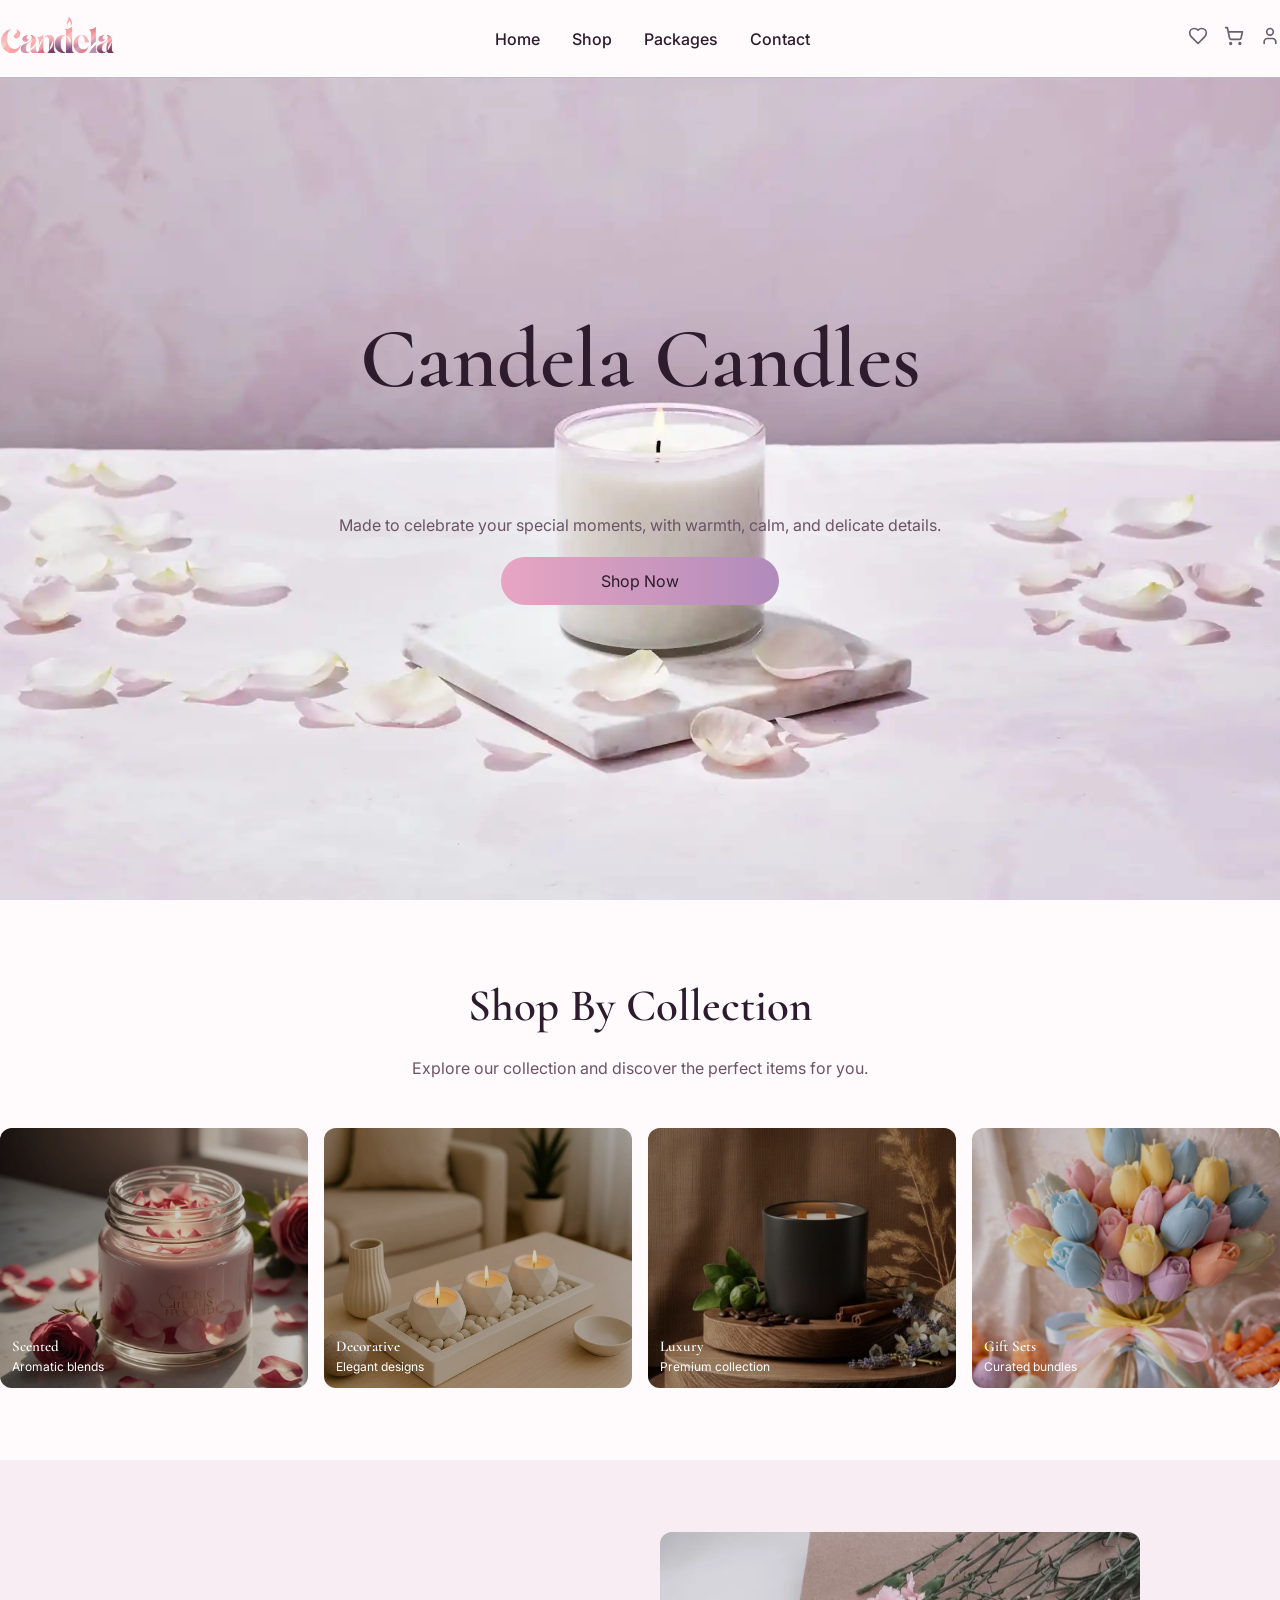
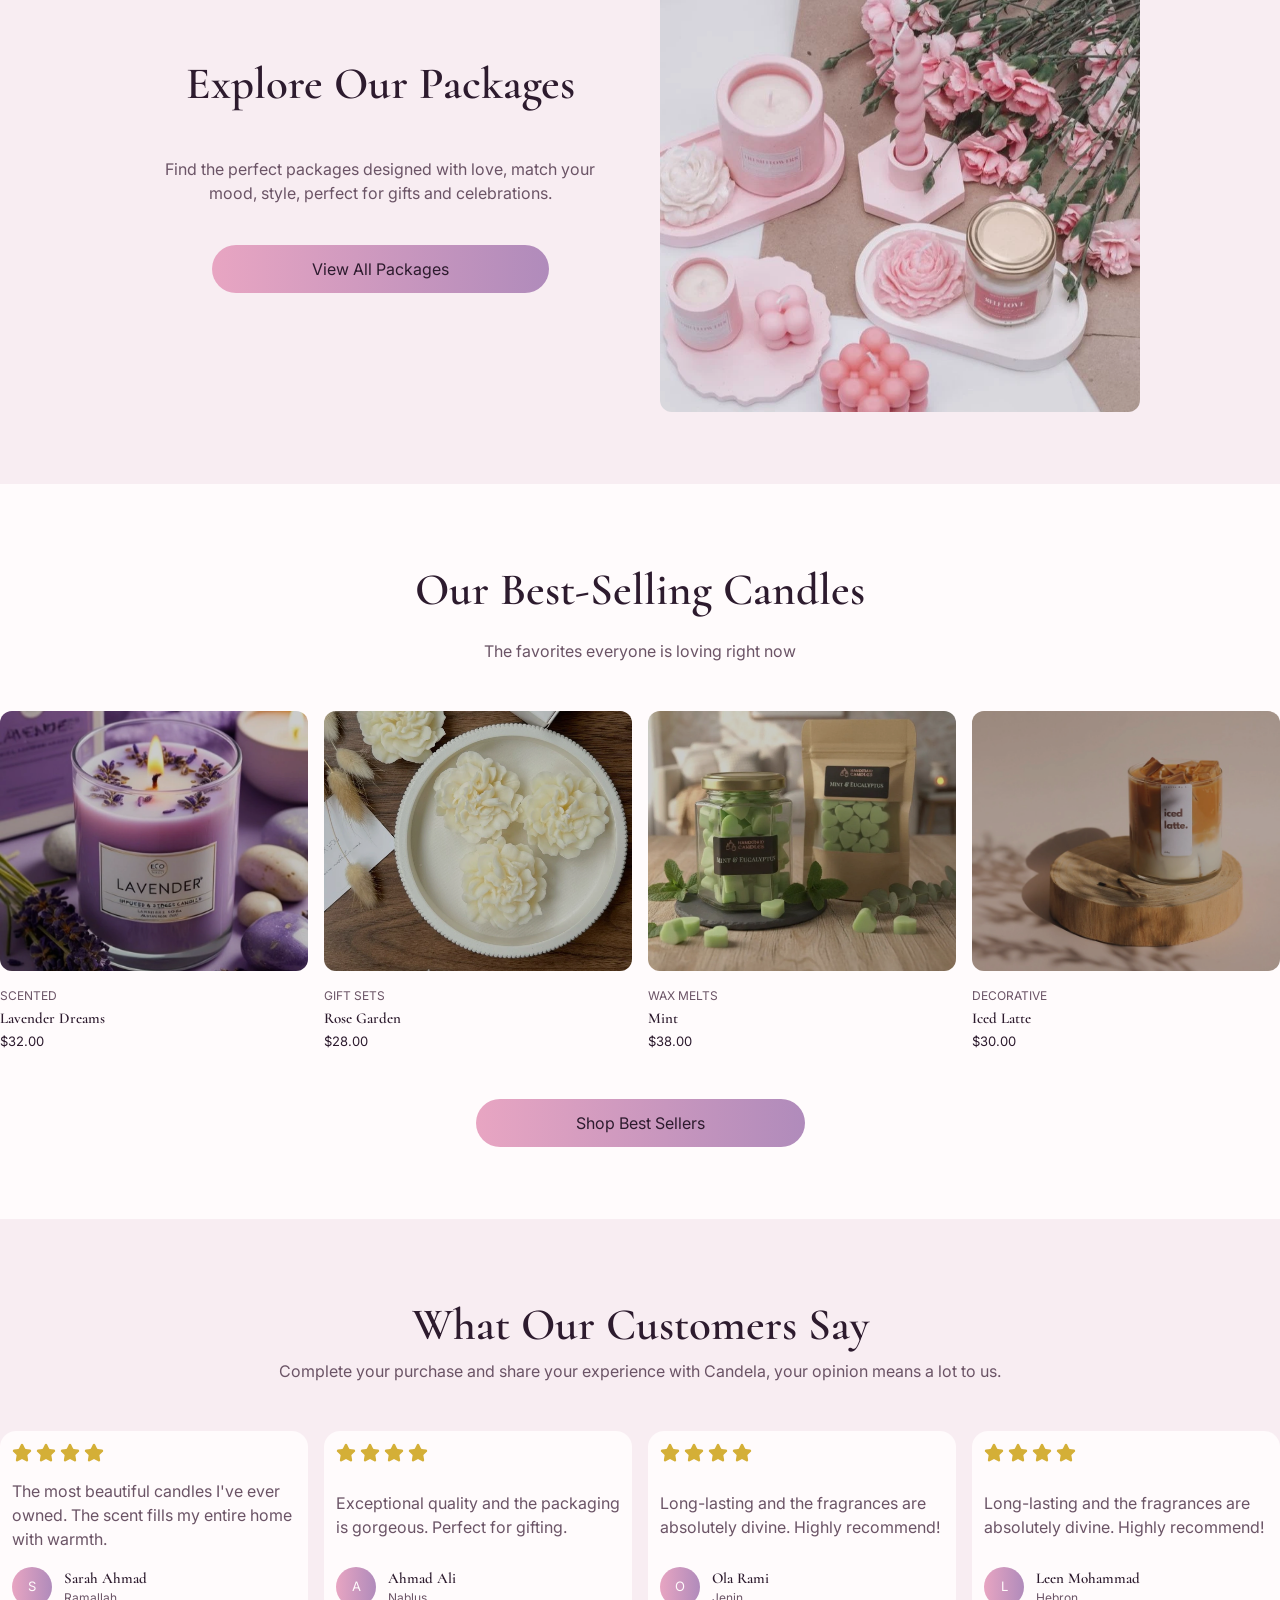
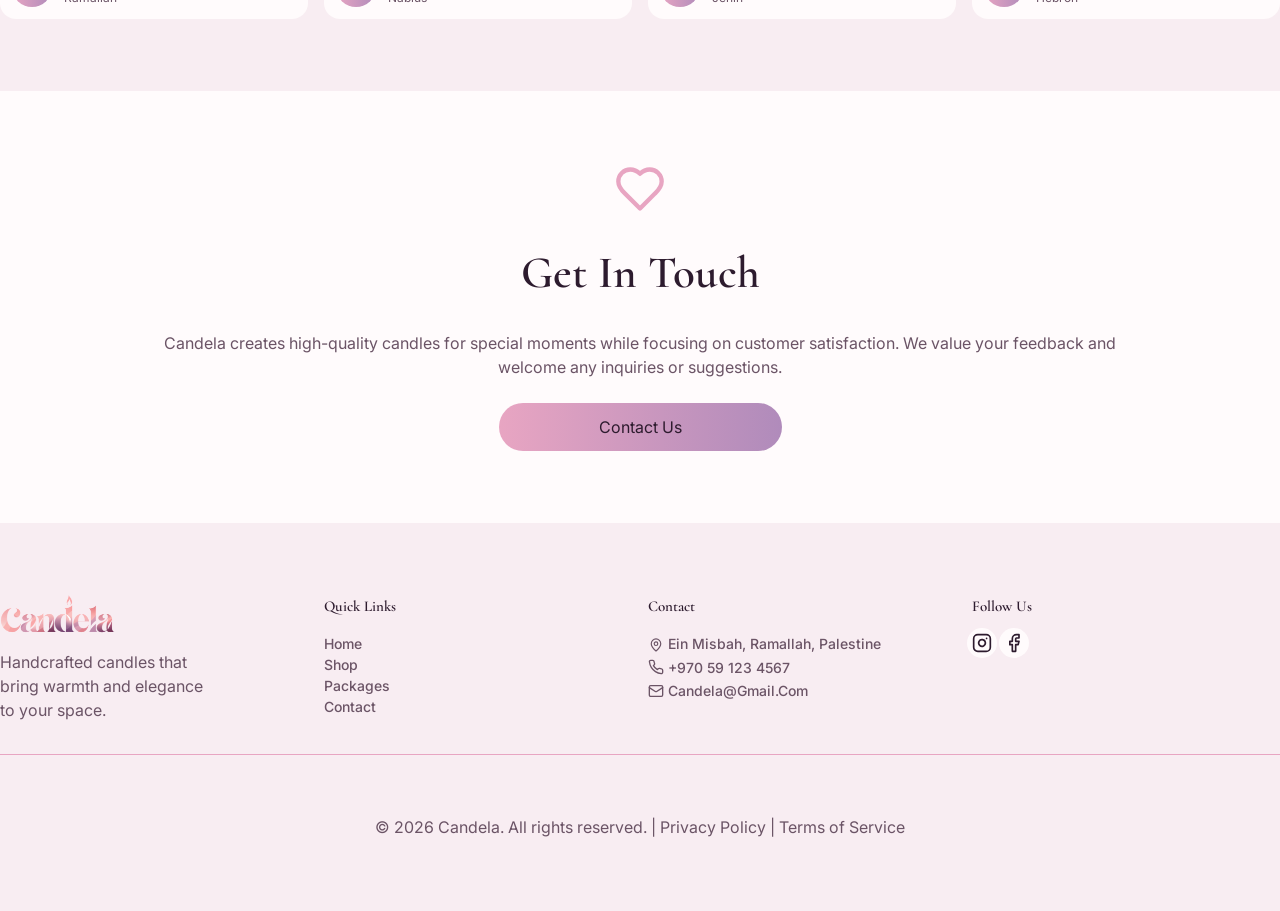
==== commit 88831c0f: "add filter panel to shop page" ====
--- a/index.html
+++ b/index.html
@@ -72,7 +72,7 @@
                 <h2>shop by collection</h2>
                 <p>Explore our collection and discover the perfect items for you.</p>
             </div>
-            <div class="grid-responsive-4">
+            <div class="grid-responsive-4 gap-y-4">
                 <div class="card-img group">
                     <div class="bg-[url('./../img/products/collections/scented.webp')] bg-cover-center card-img-hover"></div>
                     <div class="overlay"></div>
@@ -126,7 +126,7 @@
                 <h2>our best-selling candles</h2>
                 <p>The favorites everyone is loving right now</p>
             </div>
-            <div class="hidden xs:grid grid-cols-2 lg:grid-cols-4 gap-4 w-full">
+            <div class="hidden xs:grid grid-cols-2 lg:grid-cols-4 gap-y-8 gap-x-4 w-full">
                 <div class="relative group">
                     <div class="card-img">
                         <div class="bg-[url('./../img/products/items/scented/lavender-dreams.webp')] bg-cover-center card-img-hover"></div>
@@ -220,7 +220,7 @@
                     </div>
                 </div>
             </div>
-            <div class="grid grid-cols-1 gap-4 w-full xs:hidden">
+            <div class="grid grid-cols-1 gap-y-4 w-full xs:hidden">
                 <div class="group">
                     <div class="grid grid-cols-2 gap-4">
                         <div class="card-img h-48 relative">
@@ -318,7 +318,7 @@
                     <h2>what our customers say</h2>
                     <p>Complete your purchase and share your experience with Candela, your opinion means a lot to us.</p>
                 </div>
-                <div class="grid-responsive-4">
+                <div class="grid-responsive-4 gap-y-4">
                     <div class="bg-bg-card column justify-between gap-4">
                         <div class="row-between gap-1">
                             <img src="./assets/img/icons/ui-icons/star-fill.svg" alt="yellow star icon"/>
@@ -405,74 +405,126 @@
         </section>
     </main>
     <footer class="bg-bg-secondary py-10 md:py-18">
-        <div class="column-center gap-15">
-            <div class="container grid-responsive-4 border-b border-fg pb-8">
-                <div class="column gap-4 w-[70%]">
-                    <a href="#"><img src="./assets/img/icons/logo/logo.svg" alt="candela logo"/></a>
-                    <p class="text-start">Handcrafted candles that bring warmth and elegance to your space.</p>
-                </div>
-                <div class="column gap-4">
-                    <h3>quick links</h3>
-                    <ul class="column footer-link">
-                        <li><a class="link-hover" href="./index.html">home</a></li>
-                        <li><a class= "link-hover" href="./shop.html">shop</a></li>
-                        <li><a class="link-hover" href="./packages.html">packages</a></li>
-                        <li><a class="link-hover" href="./contact.html">contact</a></li>
-                    </ul>
-                </div>
-                <div class="column gap-4">
-                    <h3>contact</h3>
-                    <ul class="column footer-link">
-                        <li><a class="link-hover group/address" href="">
-                                <div class="row-between gap-1">
-                                    <img src="./assets/img/icons/ui-icons/location-dot.svg" alt="loction icon" class="size-4 group-hover/address:hidden"/>
-                                    <img src="./assets/img/icons/ui-icons/location-dot-hover.svg" alt="loction icon" class="size-4 hidden group-hover/address:block"/>
-                                    Ein Misbah, Ramallah, Palestine
-                                </div>
-                            </a>
-                        </li>
-                        <li><a class="link-hover group/phone" href="">
-                                <div class="row-between gap-1">
-                                    <img src="./assets/img/icons/ui-icons/phone.svg" alt="phone icon" class="size-4 group-hover/phone:hidden"/>
-                                    <img src="./assets/img/icons/ui-icons/phone-hover.svg" alt="phone icon" class="size-4 hidden group-hover/phone:block"/>
-                                    +970 59 123 4567
-                                </div>
-                            </a>
-                        </li>
-                        <li><a class="link-hover group/email" href="">
-                                <div class="row-between gap-1">
-                                    <img src="./assets/img/icons/ui-icons/email.svg" alt="email icon" class="size-4 group-hover/email:hidden"/>
-                                    <img src="./assets/img/icons/ui-icons/email-hover.svg" alt="email icon" class="size-4 hidden group-hover/email:block"/>
-                                    candela@gmail.com
-                                </div>
-                            </a>
-                        </li>
-                    </ul>
-                </div>
-                <div class="column gap-4">
-                    <h3>follow us</h3>
-                    <ul class="row-between gap-3">
-                        <li><a class="icon-hover group inline-block w-5" href="">
-                            <span class="icon-bg-bg"></span>
-                            <span class="icon-hover-bg-fg"></span>
-                                <img src="./assets/img/icons/ui-icons/instagram.svg" alt="instagram app icon" class="icon-hover-content group-hover:hidden"/>
-                                <img src="./assets/img/icons/ui-icons/instagram-white.svg" alt="instagram app icon" class="icon-hover-content hidden group-hover:block"/>
-                            </a>
-                        </li>
-                        <li><a class="icon-hover group inline-block w-5" href="">
-                            <span class="icon-bg-bg"></span>
-                            <span class="icon-hover-bg-fg"></span>
-                            <img src="./assets/img/icons/ui-icons/facebook.svg" alt="facebook app icon" class="icon-hover-content group-hover:hidden"/>
-                            <img src="./assets/img/icons/ui-icons/facebook-white.svg" alt="facebook app icon" class="icon-hover-content hidden group-hover:block"/>
-                            </a>
-                        </li>
-                    </ul>
-                </div>
-            </div>
-            <div>
-                <p>© 2026 Candela. All rights reserved. | Privacy Policy | Terms of Service</p>
-            </div>
+      <div class="container column-center gap-15">
+        <div class="grid-responsive-4 gap-y-8 border-b border-fg pb-8">
+          <div class="column gap-4 w-[70%]">
+            <a href="#"
+              ><img src="./assets/img/icons/logo/logo.svg" alt="candela logo"
+            /></a>
+            <p class="text-start">
+              Handcrafted candles that bring warmth and elegance to your space.
+            </p>
+          </div>
+          <div class="column gap-4 ">
+            <h3>quick links</h3>
+            <ul class="column footer-link">
+              <li><a class="link-hover" href="./index.html">home</a></li>
+              <li><a class="link-hover" href="./shop.html">shop</a></li>
+              <li><a class="link-hover" href="./packages.html">packages</a></li>
+              <li><a class="link-hover" href="./contact.html">contact</a></li>
+            </ul>
+          </div>
+          <div class="column gap-4">
+            <h3>contact</h3>
+            <ul class="column footer-link">
+              <li>
+                <a class="link-hover group/address" href="">
+                  <div class="row-between gap-1">
+                    <img
+                      src="./assets/img/icons/ui-icons/location-dot.svg"
+                      alt="loction icon"
+                      class="size-4 group-hover/address:hidden"
+                    />
+                    <img
+                      src="./assets/img/icons/ui-icons/location-dot-hover.svg"
+                      alt="loction icon"
+                      class="size-4 hidden group-hover/address:block"
+                    />
+                    Ein Misbah, Ramallah, Palestine
+                  </div>
+                </a>
+              </li>
+              <li>
+                <a class="link-hover group/phone" href="">
+                  <div class="row-between gap-1">
+                    <img
+                      src="./assets/img/icons/ui-icons/phone.svg"
+                      alt="phone icon"
+                      class="size-4 group-hover/phone:hidden"
+                    />
+                    <img
+                      src="./assets/img/icons/ui-icons/phone-hover.svg"
+                      alt="phone icon"
+                      class="size-4 hidden group-hover/phone:block"
+                    />
+                    +970 59 123 4567
+                  </div>
+                </a>
+              </li>
+              <li>
+                <a class="link-hover group/email" href="">
+                  <div class="row-between gap-1">
+                    <img
+                      src="./assets/img/icons/ui-icons/email.svg"
+                      alt="email icon"
+                      class="size-4 group-hover/email:hidden"
+                    />
+                    <img
+                      src="./assets/img/icons/ui-icons/email-hover.svg"
+                      alt="email icon"
+                      class="size-4 hidden group-hover/email:block"
+                    />
+                    candela@gmail.com
+                  </div>
+                </a>
+              </li>
+            </ul>
+          </div>
+          <div class="column gap-4">
+            <h3>follow us</h3>
+            <ul class="row-between gap-3">
+              <li>
+                <a class="icon-hover group inline-block w-5" href="">
+                  <span class="icon-bg-bg"></span>
+                  <span class="icon-hover-bg-fg"></span>
+                  <img
+                    src="./assets/img/icons/ui-icons/instagram-black.svg"
+                    alt="instagram app icon"
+                    class="icon-hover-content group-hover:hidden"
+                  />
+                  <img
+                    src="./assets/img/icons/ui-icons/instagram-white.svg"
+                    alt="instagram app icon"
+                    class="icon-hover-content hidden group-hover:block"
+                  />
+                </a>
+              </li>
+              <li>
+                <a class="icon-hover group inline-block w-5" href="">
+                  <span class="icon-bg-bg"></span>
+                  <span class="icon-hover-bg-fg"></span>
+                  <img
+                    src="./assets/img/icons/ui-icons/facebook-black.svg"
+                    alt="facebook app icon"
+                    class="icon-hover-content group-hover:hidden"
+                  />
+                  <img
+                    src="./assets/img/icons/ui-icons/facebook-white.svg"
+                    alt="facebook app icon"
+                    class="icon-hover-content hidden group-hover:block"
+                  />
+                </a>
+              </li>
+            </ul>
+          </div>
         </div>
+        <div>
+          <p>
+            © 2026 Candela. All rights reserved. | Privacy Policy | Terms of
+            Service
+          </p>
+        </div>
+      </div>
     </footer>
 </body>
 </html>
--- a/assets/css/output.css
+++ b/assets/css/output.css
@@ -26,7 +26,6 @@
     --color-fg: #E8A5C2;
     --color-fg-hover: #E8A5C280;
     --color-fg-secondary: #B08BBB;
-    --color-fg-secondary-hover: #B08BBB80;
     --gradient-button: linear-gradient(to right,var(--color-fg),var(--color-fg-secondary));
     --text-Inter: "Inter", sans-serif;
   }
@@ -189,6 +188,15 @@
   .z-2 {
     z-index: 2;
   }
+  .col-start-1 {
+    grid-column-start: 1;
+  }
+  .col-end-12 {
+    grid-column-end: 12;
+  }
+  .col-end-13 {
+    grid-column-end: 13;
+  }
   .container {
     width: 100%;
     @media (width >= 29.375rem) {
@@ -210,6 +218,9 @@
       max-width: 96rem;
     }
   }
+  .flex {
+    display: flex;
+  }
   .grid {
     display: grid;
   }
@@ -271,9 +282,24 @@
   .grid-cols-2 {
     grid-template-columns: repeat(2, minmax(0, 1fr));
   }
+  .grid-cols-11 {
+    grid-template-columns: repeat(11, minmax(0, 1fr));
+  }
+  .flex-col {
+    flex-direction: column;
+  }
+  .flex-wrap {
+    flex-wrap: wrap;
+  }
   .items-center {
     align-items: center;
   }
+  .items-end {
+    align-items: flex-end;
+  }
+  .items-start {
+    align-items: flex-start;
+  }
   .justify-between {
     justify-content: space-between;
   }
@@ -327,6 +353,12 @@
   }
   .gap-x-4 {
     column-gap: calc(var(--spacing) * 4);
+  }
+  .gap-y-4 {
+    row-gap: calc(var(--spacing) * 4);
+  }
+  .gap-y-5 {
+    row-gap: calc(var(--spacing) * 5);
   }
   .gap-y-8 {
     row-gap: calc(var(--spacing) * 8);
@@ -515,6 +547,11 @@
       @media (hover: hover) {
         display: none;
       }
+    }
+  }
+  .peer-checked\:grid {
+    &:is(:where(.peer):checked ~ *) {
+      display: grid;
     }
   }
   .peer-checked\:scale-100 {
@@ -525,6 +562,35 @@
       scale: var(--tw-scale-x) var(--tw-scale-y);
     }
   }
+  .peer-checked\:bg-fg {
+    &:is(:where(.peer):checked ~ *) {
+      background-color: var(--color-fg);
+    }
+  }
+  .peer-checked\:bg-fg-secondary {
+    &:is(:where(.peer):checked ~ *) {
+      background-color: var(--color-fg-secondary);
+    }
+  }
+  .peer-checked\:bg-fg-secondary\/70 {
+    &:is(:where(.peer):checked ~ *) {
+      background-color: color-mix(in srgb, #B08BBB 70%, transparent);
+      @supports (color: color-mix(in lab, red, red)) {
+        background-color: color-mix(in oklab, var(--color-fg-secondary) 70%, transparent);
+      }
+    }
+  }
+  .peer-checked\:text-accent {
+    &:is(:where(.peer):checked ~ *) {
+      color: var(--color-accent);
+    }
+  }
+  .peer-checked\:duration-300 {
+    &:is(:where(.peer):checked ~ *) {
+      --tw-duration: 300ms;
+      transition-duration: 300ms;
+    }
+  }
   .placeholder\:text-\[15px\] {
     &::placeholder {
       font-size: 15px;
@@ -533,6 +599,11 @@
   .placeholder\:text-gray-400 {
     &::placeholder {
       color: var(--color-gray-400);
+    }
+  }
+  .focus-within\:border-fg {
+    &:focus-within {
+      border-color: var(--color-fg);
     }
   }
   .focus\:outline-none {
@@ -596,11 +667,6 @@
       display: none;
     }
   }
-  .sm\:w-4 {
-    @media (width >= 40rem) {
-      width: calc(var(--spacing) * 4);
-    }
-  }
   .sm\:w-5 {
     @media (width >= 40rem) {
       width: calc(var(--spacing) * 5);
@@ -631,11 +697,6 @@
       width: calc(var(--spacing) * 9);
     }
   }
-  .md\:grid-cols-2 {
-    @media (width >= 48rem) {
-      grid-template-columns: repeat(2, minmax(0, 1fr));
-    }
-  }
   .md\:gap-6 {
     @media (width >= 48rem) {
       gap: calc(var(--spacing) * 6);
@@ -649,6 +710,11 @@
   .md\:py-18 {
     @media (width >= 48rem) {
       padding-block: calc(var(--spacing) * 18);
+    }
+  }
+  .md\:text-\[14px\] {
+    @media (width >= 48rem) {
+      font-size: 14px;
     }
   }
   .lg\:w-11 {
@@ -659,11 +725,6 @@
   .lg\:grid-cols-4 {
     @media (width >= 64rem) {
       grid-template-columns: repeat(4, minmax(0, 1fr));
-    }
-  }
-  .lg\:gap-4 {
-    @media (width >= 64rem) {
-      gap: calc(var(--spacing) * 4);
     }
   }
   .lg\:gap-8 {
@@ -758,15 +819,15 @@
     --tw-font-weight: var(--font-weight-semibold);
     font-weight: var(--font-weight-semibold);
     text-transform: capitalize;
-    font-size: 15px;
-    @media (width >= 40rem) {
-      font-size: 16px;
-    }
-    @media (width >= 48rem) {
-      font-size: 17px;
+    font-size: 12px;
+    @media (width >= 40rem) {
+      font-size: 13px;
+    }
+    @media (width >= 48rem) {
+      font-size: 14px;
     }
     @media (width >= 64rem) {
-      font-size: 18px;
+      font-size: 15px;
     }
   }
   p {
@@ -829,7 +890,7 @@
     display: grid;
     width: 100%;
     grid-template-columns: repeat(1, minmax(0, 1fr));
-    gap: calc(var(--spacing) * 4);
+    column-gap: calc(var(--spacing) * 4);
     @media (width >= 29.375rem) {
       grid-template-columns: repeat(2, minmax(0, 1fr));
     }
@@ -838,6 +899,14 @@
     }
     @media (width >= 64rem) {
       grid-template-columns: repeat(4, minmax(0, 1fr));
+    }
+  }
+  .filter-group {
+    display: flex;
+    flex-wrap: wrap;
+    gap: calc(var(--spacing) * 2);
+    @media (width >= 48rem) {
+      gap: calc(var(--spacing) * 3);
     }
   }
 }
@@ -1080,7 +1149,6 @@
   .button-secondary {
     border-radius: var(--radius-2xl);
     background-color: var(--color-fg);
-    padding-block: calc(var(--spacing) * 1);
     transition-property: color, background-color, border-color, outline-color, text-decoration-color, fill, stroke, --tw-gradient-from, --tw-gradient-via, --tw-gradient-to, opacity, box-shadow, transform, translate, scale, rotate, filter, -webkit-backdrop-filter, backdrop-filter, display, content-visibility, overlay, pointer-events;
     transition-timing-function: var(--tw-ease, var(--default-transition-timing-function));
     transition-duration: var(--tw-duration, var(--default-transition-duration));
@@ -1090,16 +1158,16 @@
       }
     }
   }
-  .search-input-bar {
+  .panel {
     border-radius: var(--radius-2xl);
     border-style: var(--tw-border-style);
     border-width: 1px;
-    border-color: var(--color-fg-hover);
+    border-color: color-mix(in srgb, #E8A5C2 25%, transparent);
+    @supports (color: color-mix(in lab, red, red)) {
+      border-color: color-mix(in oklab, var(--color-fg) 25%, transparent);
+    }
     background-color: var(--color-bg-secondary);
-    padding: calc(var(--spacing) * 1);
-    &:focus-within {
-      border-color: var(--color-fg);
-    }
+    padding: calc(var(--spacing) * 5);
   }
   .badge {
     position: absolute;
@@ -1110,9 +1178,10 @@
     width: fit-content;
     border-radius: var(--radius-2xl);
     padding-inline: calc(var(--spacing) * 3);
+    padding-block: calc(var(--spacing) * 1);
     background-color: var(--color-fg);
   }
-  .pagenamtion-bg {
+  .pagination-bg {
     position: absolute;
     top: calc(1 / 2 * 100%);
     left: calc(1 / 2 * 100%);
@@ -1135,6 +1204,16 @@
     transition-duration: 300ms;
     background: var(--gradient-button);
   }
+  .panel-fg-bg {
+    --tw-scale-x: 100%;
+    --tw-scale-y: 100%;
+    --tw-scale-z: 100%;
+    scale: var(--tw-scale-x) var(--tw-scale-y);
+    border-radius: calc(infinity * 1px);
+    background-color: var(--color-bg);
+    padding-inline: calc(var(--spacing) * 3);
+    padding-block: calc(var(--spacing) * 1);
+  }
 }
 @property --tw-rotate-x {
   syntax: "*";
@@ -1181,11 +1260,11 @@
   inherits: false;
   initial-value: 1;
 }
+@property --tw-duration {
+  syntax: "*";
+  inherits: false;
+}
 @property --tw-font-weight {
-  syntax: "*";
-  inherits: false;
-}
-@property --tw-duration {
   syntax: "*";
   inherits: false;
 }
@@ -1217,8 +1296,8 @@
       --tw-scale-x: 1;
       --tw-scale-y: 1;
       --tw-scale-z: 1;
+      --tw-duration: initial;
       --tw-font-weight: initial;
-      --tw-duration: initial;
       --tw-translate-x: 0;
       --tw-translate-y: 0;
       --tw-translate-z: 0;
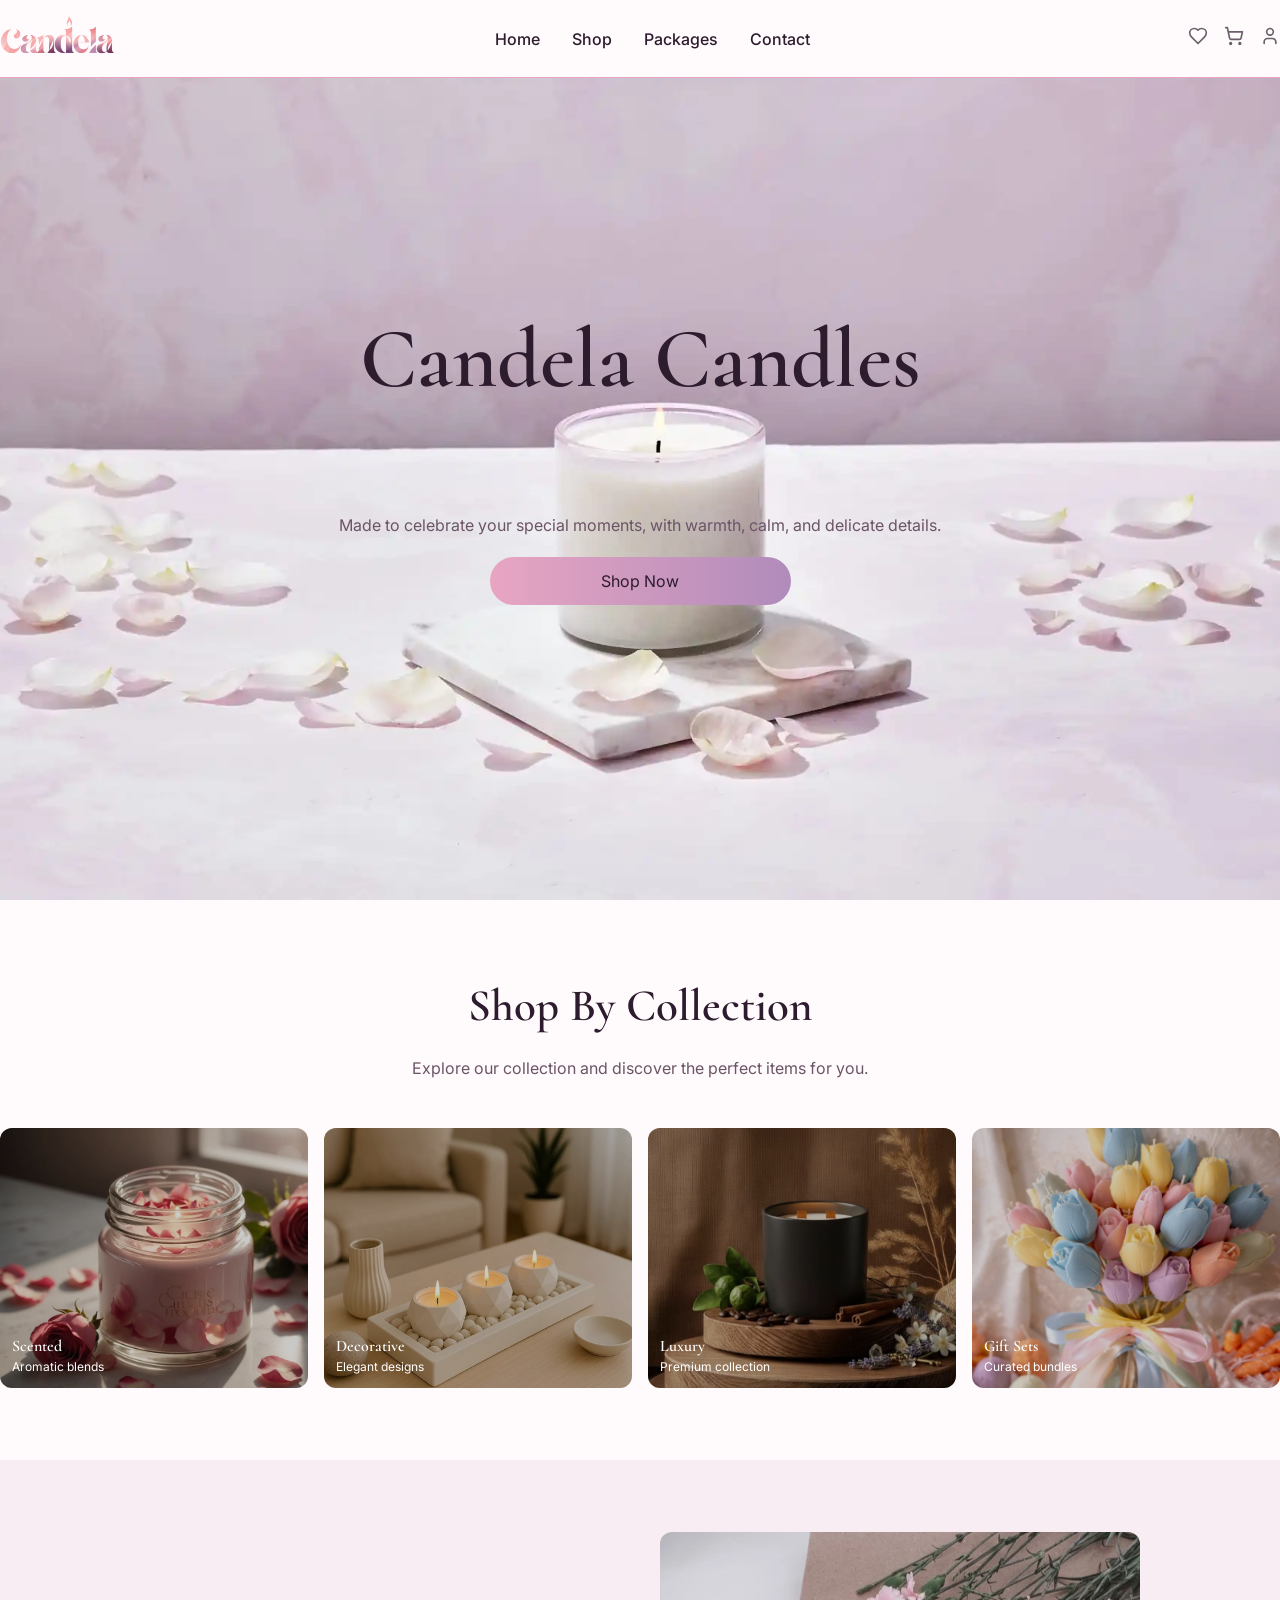
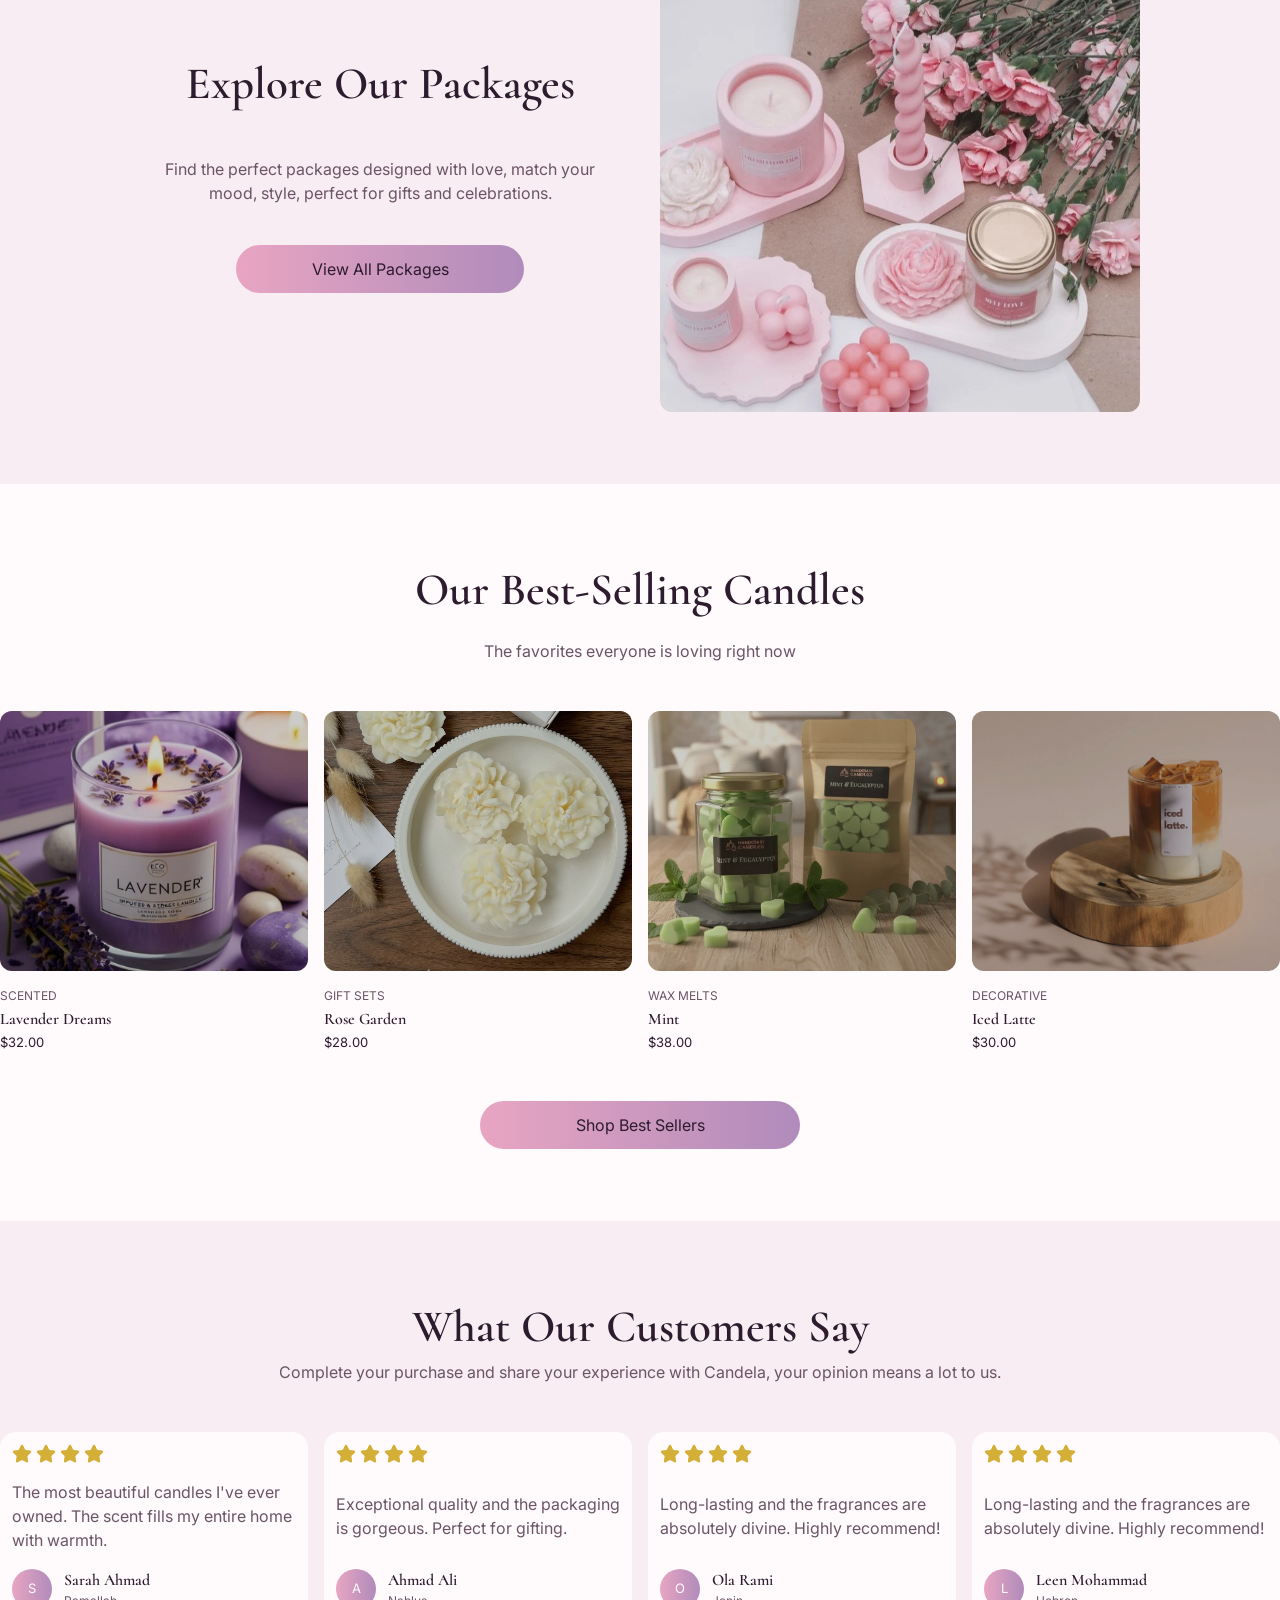
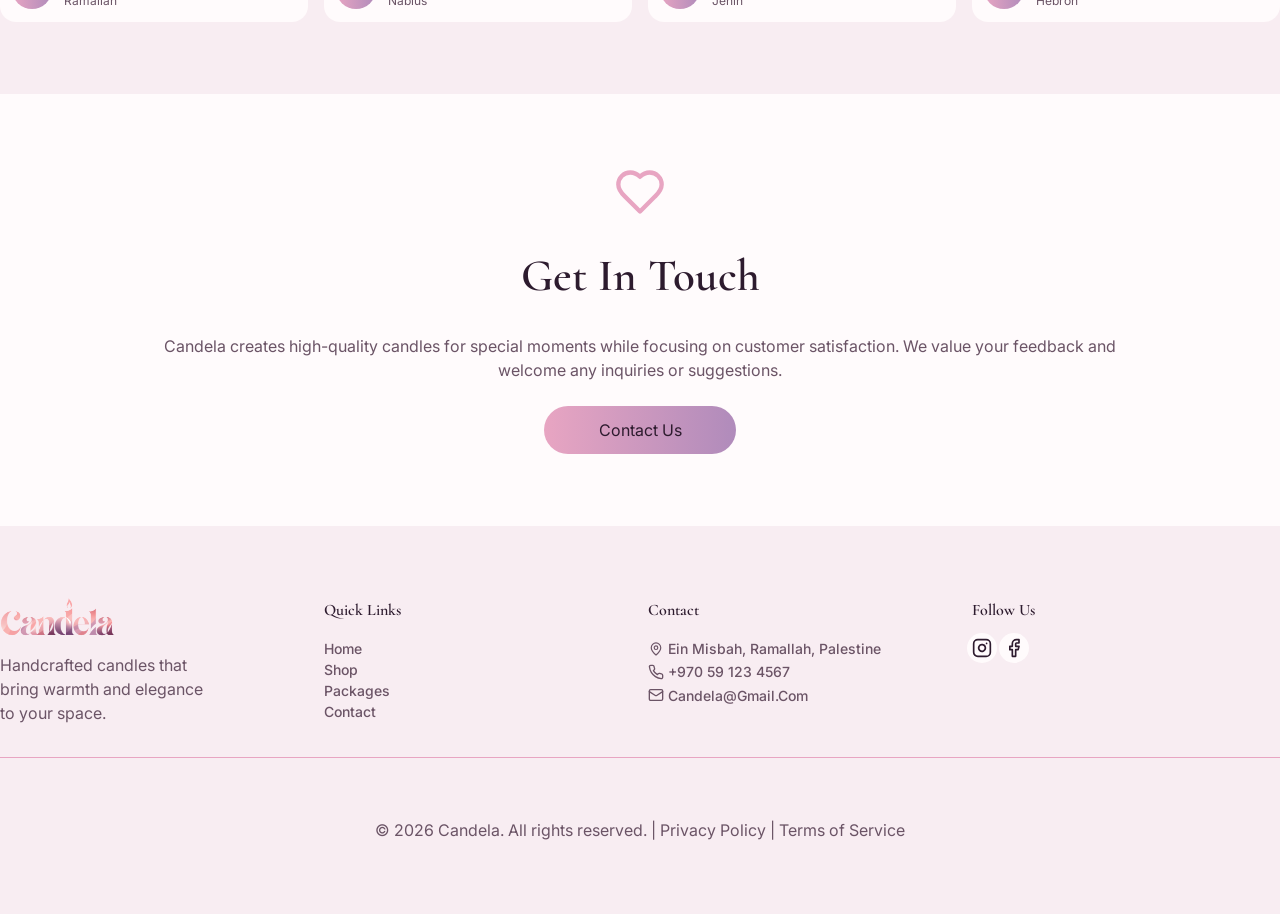
==== commit 87f1a2b0: "create contact section" ====
--- a/index.html
+++ b/index.html
@@ -63,7 +63,7 @@
                 </div>
                 <div class="column-center gap-5">
                     <p>Made to celebrate your special moments, with warmth, calm, and delicate details.</p>
-                    <a class="button-primary">shop now</a>
+                    <a class="button-primary w-[50%]">shop now</a>
                 </div>
             </div>
         </section>
@@ -113,7 +113,7 @@
                     <div class="column-center gap-10">
                         <h2>explore our packages</h2>
                         <p>Find the perfect packages designed with love, match your mood, style, perfect for gifts and celebrations.</p>
-                        <button class="button-primary max-sm:px-3 max-sm:py-2">view all packages</button>
+                        <button class="button-primary w-[60%]">view all packages</button>
                     </div>
                 </div>
                 <div class="hidden sm:flex items-center">
@@ -310,7 +310,7 @@
                     </div>
                 </div>
             </div>
-            <button class="button-primary max-sm:w-[80%]">shop best sellers</button>
+            <button class="button-primary w-[50%] md:w-[30%] xl:w-[25%]">shop best sellers</button>
         </section>
         <section class="testimonials bg-bg-secondary">
            <div class="container column-center gap-12">
@@ -400,7 +400,7 @@
                 <h2>get in touch</h2>
                 <p class="hidden sm:block">Candela creates high-quality candles for special moments while focusing on customer satisfaction. We value your feedback and welcome any inquiries or suggestions.</p>
                 <p class="sm:hidden">Have questions about our candles? We'd love to hear from you.</p>
-                <button class="button-primary">contact us</button>
+                <button class="button-primary w-[50%] md:w-[30%] xl:w-[20%]">contact us</button>
             </div>
         </section>
     </main>
--- a/assets/css/output.css
+++ b/assets/css/output.css
@@ -26,6 +26,7 @@
     --color-fg: #E8A5C2;
     --color-fg-hover: #E8A5C280;
     --color-fg-secondary: #B08BBB;
+    --color-success-bg: #00C950;
     --gradient-button: linear-gradient(to right,var(--color-fg),var(--color-fg-secondary));
     --text-Inter: "Inter", sans-serif;
   }
@@ -197,6 +198,9 @@
   .col-end-13 {
     grid-column-end: 13;
   }
+  .row-span-2 {
+    grid-row: span 2 / span 2;
+  }
   .container {
     width: 100%;
     @media (width >= 29.375rem) {
@@ -255,6 +259,42 @@
   .w-7 {
     width: calc(var(--spacing) * 7);
   }
+  .w-10 {
+    width: calc(var(--spacing) * 10);
+  }
+  .w-\[0\%\] {
+    width: 0%;
+  }
+  .w-\[20\%\] {
+    width: 20%;
+  }
+  .w-\[28\%\] {
+    width: 28%;
+  }
+  .w-\[30\%\] {
+    width: 30%;
+  }
+  .w-\[30\] {
+    width: 30;
+  }
+  .w-\[35\%\] {
+    width: 35%;
+  }
+  .w-\[40\%\] {
+    width: 40%;
+  }
+  .w-\[45\%\] {
+    width: 45%;
+  }
+  .w-\[50\%\] {
+    width: 50%;
+  }
+  .w-\[60\%\] {
+    width: 60%;
+  }
+  .w-\[65\%\] {
+    width: 65%;
+  }
   .w-\[70\%\] {
     width: 70%;
   }
@@ -264,6 +304,12 @@
   .w-full {
     width: 100%;
   }
+  .flex-grow {
+    flex-grow: 1;
+  }
+  .grow {
+    flex-grow: 1;
+  }
   .border-collapse {
     border-collapse: collapse;
   }
@@ -276,6 +322,9 @@
   .resize {
     resize: both;
   }
+  .resize-none {
+    resize: none;
+  }
   .grid-cols-1 {
     grid-template-columns: repeat(1, minmax(0, 1fr));
   }
@@ -285,8 +334,8 @@
   .grid-cols-11 {
     grid-template-columns: repeat(11, minmax(0, 1fr));
   }
-  .flex-col {
-    flex-direction: column;
+  .grid-rows-3 {
+    grid-template-rows: repeat(3, minmax(0, 1fr));
   }
   .flex-wrap {
     flex-wrap: wrap;
@@ -294,15 +343,15 @@
   .items-center {
     align-items: center;
   }
-  .items-end {
-    align-items: flex-end;
-  }
   .items-start {
     align-items: flex-start;
   }
   .justify-between {
     justify-content: space-between;
   }
+  .justify-start {
+    justify-content: flex-start;
+  }
   .gap-0 {
     gap: calc(var(--spacing) * 0);
   }
@@ -351,6 +400,13 @@
   .gap-22\.5 {
     gap: calc(var(--spacing) * 22.5);
   }
+  .space-y-2 {
+    :where(& > :not(:last-child)) {
+      --tw-space-y-reverse: 0;
+      margin-block-start: calc(calc(var(--spacing) * 2) * var(--tw-space-y-reverse));
+      margin-block-end: calc(calc(var(--spacing) * 2) * calc(1 - var(--tw-space-y-reverse)));
+    }
+  }
   .gap-x-4 {
     column-gap: calc(var(--spacing) * 4);
   }
@@ -362,6 +418,12 @@
   }
   .gap-y-8 {
     row-gap: calc(var(--spacing) * 8);
+  }
+  .rounded {
+    border-radius: 0.25rem;
+  }
+  .rounded-2xl {
+    border-radius: var(--radius-2xl);
   }
   .rounded-xl {
     border-radius: var(--radius-xl);
@@ -370,6 +432,10 @@
     border-style: var(--tw-border-style);
     border-width: 1px;
   }
+  .border-t {
+    border-top-style: var(--tw-border-style);
+    border-top-width: 1px;
+  }
   .border-b {
     border-bottom-style: var(--tw-border-style);
     border-bottom-width: 1px;
@@ -377,12 +443,45 @@
   .border-fg {
     border-color: var(--color-fg);
   }
+  .border-fg-secondary {
+    border-color: var(--color-fg-secondary);
+  }
+  .border-fg-secondary\/60 {
+    border-color: color-mix(in srgb, #B08BBB 60%, transparent);
+    @supports (color: color-mix(in lab, red, red)) {
+      border-color: color-mix(in oklab, var(--color-fg-secondary) 60%, transparent);
+    }
+  }
+  .border-fg\/50 {
+    border-color: color-mix(in srgb, #E8A5C2 50%, transparent);
+    @supports (color: color-mix(in lab, red, red)) {
+      border-color: color-mix(in oklab, var(--color-fg) 50%, transparent);
+    }
+  }
   .bg-bg {
     background-color: var(--color-bg);
   }
   .bg-bg-secondary {
     background-color: var(--color-bg-secondary);
   }
+  .bg-fg {
+    background-color: var(--color-fg);
+  }
+  .bg-fg-secondary {
+    background-color: var(--color-fg-secondary);
+  }
+  .bg-fg-secondary\/60 {
+    background-color: color-mix(in srgb, #B08BBB 60%, transparent);
+    @supports (color: color-mix(in lab, red, red)) {
+      background-color: color-mix(in oklab, var(--color-fg-secondary) 60%, transparent);
+    }
+  }
+  .bg-fg\/70 {
+    background-color: color-mix(in srgb, #E8A5C2 70%, transparent);
+    @supports (color: color-mix(in lab, red, red)) {
+      background-color: color-mix(in oklab, var(--color-fg) 70%, transparent);
+    }
+  }
   .bg-\[url\(\'\.\/\.\.\/img\/products\/collections\/decorative\.webp\'\)\] {
     background-image: url('./../img/products/collections/decorative.webp');
   }
@@ -434,6 +533,45 @@
   .bg-\[url\(\'\.\/\.\.\/img\/products\/items\/wax-melts\/mint\.webp\'\)\] {
     background-image: url('./../img/products/items/wax-melts/mint.webp');
   }
+  .bg-\[url\(\'\.\/\.\.\/img\/products\/packages\/candies-set\.webp\'\)\] {
+    background-image: url('./../img/products/packages/candies-set.webp');
+  }
+  .bg-\[url\(\'\.\/\.\.\/img\/products\/packages\/geometric-bubble\.webp\'\)\] {
+    background-image: url('./../img/products/packages/geometric-bubble.webp');
+  }
+  .bg-\[url\(\'\.\/\.\.\/img\/products\/packages\/rosy-memories\.webp\'\)\] {
+    background-image: url('./../img/products/packages/rosy-memories.webp');
+  }
+  .bg-\[url\(\'\.\/\.\.\/img\/products\/packages\/the-classic-scented-quartet\.webp\'\)\] {
+    background-image: url('./../img/products/packages/the-classic-scented-quartet.webp');
+  }
+  .bg-\[url\(\'\.\/\.\.\/img\/products\/packages\/the-latte-line\.webp\'\)\] {
+    background-image: url('./../img/products/packages/the-latte-line.webp');
+  }
+  .bg-\[url\(\'\.\/\.\.\/img\/products\/packages\/the-pastel-pattern-mix\.webp\'\)\] {
+    background-image: url('./../img/products/packages/the-pastel-pattern-mix.webp');
+  }
+  .bg-\[url\(\'\.\/\.\.\/img\/products\/packages\/the-pink-set\.webp\'\)\] {
+    background-image: url('./../img/products/packages/the-pink-set.webp');
+  }
+  .bg-\[url\(\'\.\/\.\.\/img\/products\/packages\/tulip-set\.webp\'\)\] {
+    background-image: url('./../img/products/packages/tulip-set.webp');
+  }
+  .p-1 {
+    padding: calc(var(--spacing) * 1);
+  }
+  .p-1\.5 {
+    padding: calc(var(--spacing) * 1.5);
+  }
+  .p-3 {
+    padding: calc(var(--spacing) * 3);
+  }
+  .p-4 {
+    padding: calc(var(--spacing) * 4);
+  }
+  .p-6 {
+    padding: calc(var(--spacing) * 6);
+  }
   .px-5 {
     padding-inline: calc(var(--spacing) * 5);
   }
@@ -458,6 +596,9 @@
   .pt-4 {
     padding-top: calc(var(--spacing) * 4);
   }
+  .pt-6 {
+    padding-top: calc(var(--spacing) * 6);
+  }
   .pt-20 {
     padding-top: calc(var(--spacing) * 20);
   }
@@ -473,11 +614,26 @@
   .text-\[12px\] {
     font-size: 12px;
   }
+  .text-\[18px\] {
+    font-size: 18px;
+  }
   .text-accent {
     color: var(--color-accent);
   }
+  .text-bg {
+    color: var(--color-bg);
+  }
   .text-primary {
     color: var(--color-primary);
+  }
+  .text-secondary {
+    color: var(--color-secondary);
+  }
+  .text-success-bg {
+    color: var(--color-success-bg);
+  }
+  .line-through {
+    text-decoration-line: line-through;
   }
   .underline {
     text-decoration-line: underline;
@@ -591,27 +747,11 @@
       transition-duration: 300ms;
     }
   }
-  .placeholder\:text-\[15px\] {
-    &::placeholder {
-      font-size: 15px;
-    }
-  }
-  .placeholder\:text-gray-400 {
-    &::placeholder {
-      color: var(--color-gray-400);
-    }
-  }
   .focus-within\:border-fg {
     &:focus-within {
       border-color: var(--color-fg);
     }
   }
-  .focus\:outline-none {
-    &:focus {
-      --tw-outline-style: none;
-      outline-style: none;
-    }
-  }
   .max-lg\:text-\[14\.5px\] {
     @media (width < 64rem) {
       font-size: 14.5px;
@@ -697,6 +837,41 @@
       width: calc(var(--spacing) * 9);
     }
   }
+  .md\:w-\[4\%\] {
+    @media (width >= 48rem) {
+      width: 4%;
+    }
+  }
+  .md\:w-\[20\%\] {
+    @media (width >= 48rem) {
+      width: 20%;
+    }
+  }
+  .md\:w-\[30\%\] {
+    @media (width >= 48rem) {
+      width: 30%;
+    }
+  }
+  .md\:w-\[45\%\] {
+    @media (width >= 48rem) {
+      width: 45%;
+    }
+  }
+  .md\:w-\[48\%\] {
+    @media (width >= 48rem) {
+      width: 48%;
+    }
+  }
+  .md\:w-\[50\%\] {
+    @media (width >= 48rem) {
+      width: 50%;
+    }
+  }
+  .md\:w-\[60\%\] {
+    @media (width >= 48rem) {
+      width: 60%;
+    }
+  }
   .md\:gap-6 {
     @media (width >= 48rem) {
       gap: calc(var(--spacing) * 6);
@@ -740,6 +915,41 @@
   .xl\:w-13 {
     @media (width >= 80rem) {
       width: calc(var(--spacing) * 13);
+    }
+  }
+  .xl\:w-\[20\%\] {
+    @media (width >= 80rem) {
+      width: 20%;
+    }
+  }
+  .xl\:w-\[25\%\] {
+    @media (width >= 80rem) {
+      width: 25%;
+    }
+  }
+  .xl\:w-\[40\%\] {
+    @media (width >= 80rem) {
+      width: 40%;
+    }
+  }
+  .xl\:w-\[50\%\] {
+    @media (width >= 80rem) {
+      width: 50%;
+    }
+  }
+  .xl\:w-\[55\%\] {
+    @media (width >= 80rem) {
+      width: 55%;
+    }
+  }
+  .xl\:w-\[60\%\] {
+    @media (width >= 80rem) {
+      width: 60%;
+    }
+  }
+  .xl\:w-\[70\%\] {
+    @media (width >= 80rem) {
+      width: 70%;
     }
   }
   .xl\:gap-10 {
@@ -829,6 +1039,9 @@
     @media (width >= 64rem) {
       font-size: 15px;
     }
+    @media (width >= 80rem) {
+      font-size: 16px;
+    }
   }
   p {
     font-family: Inter;
@@ -853,6 +1066,15 @@
   span {
     font-size: 13px;
     text-transform: capitalize;
+  }
+  label {
+    font-size: 11px;
+    @media (width >= 40rem) {
+      font-size: 11px;
+    }
+    @media (width >= 48rem) {
+      font-size: 12px;
+    }
   }
 }
 @layer utilities {
@@ -907,6 +1129,33 @@
     gap: calc(var(--spacing) * 2);
     @media (width >= 48rem) {
       gap: calc(var(--spacing) * 3);
+    }
+  }
+  .placeholder-full-des {
+    width: 100%;
+    border-radius: var(--radius-2xl);
+    border-color: color-mix(in srgb, #E8A5C2 50%, transparent);
+    @supports (color: color-mix(in lab, red, red)) {
+      border-color: color-mix(in oklab, var(--color-fg) 50%, transparent);
+    }
+    background-color: var(--color-bg);
+    padding: calc(var(--spacing) * 2);
+    font-size: 12px;
+    color: var(--color-gray-400);
+    outline-style: var(--tw-outline-style);
+    outline-width: 0px;
+    &:focus {
+      border-style: var(--tw-border-style);
+      border-width: 1px;
+    }
+  }
+  .placeholder-des {
+    width: 100%;
+    font-size: 14px;
+    color: var(--color-gray-400);
+    &:focus {
+      --tw-outline-style: none;
+      outline-style: none;
     }
   }
 }
@@ -979,28 +1228,24 @@
         opacity: 90%;
       }
     }
-    padding-inline: calc(var(--spacing) * 7.5);
     font-size: 13px;
     @media (width >= 40rem) {
       font-size: 14px;
     }
     @media (width >= 48rem) {
-      padding-inline: calc(var(--spacing) * 12.5);
-    }
-    @media (width >= 48rem) {
       font-size: 15px;
-    }
-    @media (width >= 64rem) {
-      padding-inline: calc(var(--spacing) * 20);
     }
     @media (width >= 64rem) {
       font-size: 16px;
     }
-    @media (width >= 80rem) {
-      padding-inline: calc(var(--spacing) * 25);
-    }
   }
   .card-img {
+    position: relative;
+    height: calc(var(--spacing) * 65);
+    overflow: hidden;
+    border-radius: var(--radius-xl);
+  }
+  .card-img-clickable {
     position: relative;
     height: calc(var(--spacing) * 65);
     cursor: pointer;
@@ -1214,6 +1459,18 @@
     padding-inline: calc(var(--spacing) * 3);
     padding-block: calc(var(--spacing) * 1);
   }
+  .package-card {
+    position: relative;
+    display: flex;
+    flex-direction: column;
+    border-radius: var(--radius-2xl);
+    border-style: var(--tw-border-style);
+    border-width: 1px;
+    border-color: color-mix(in srgb, #E8A5C2 50%, transparent);
+    @supports (color: color-mix(in lab, red, red)) {
+      border-color: color-mix(in oklab, var(--color-fg) 50%, transparent);
+    }
+  }
 }
 @property --tw-rotate-x {
   syntax: "*";
@@ -1234,6 +1491,11 @@
 @property --tw-skew-y {
   syntax: "*";
   inherits: false;
+}
+@property --tw-space-y-reverse {
+  syntax: "*";
+  inherits: false;
+  initial-value: 0;
 }
 @property --tw-border-style {
   syntax: "*";
@@ -1291,6 +1553,7 @@
       --tw-rotate-z: initial;
       --tw-skew-x: initial;
       --tw-skew-y: initial;
+      --tw-space-y-reverse: 0;
       --tw-border-style: solid;
       --tw-outline-style: solid;
       --tw-scale-x: 1;
